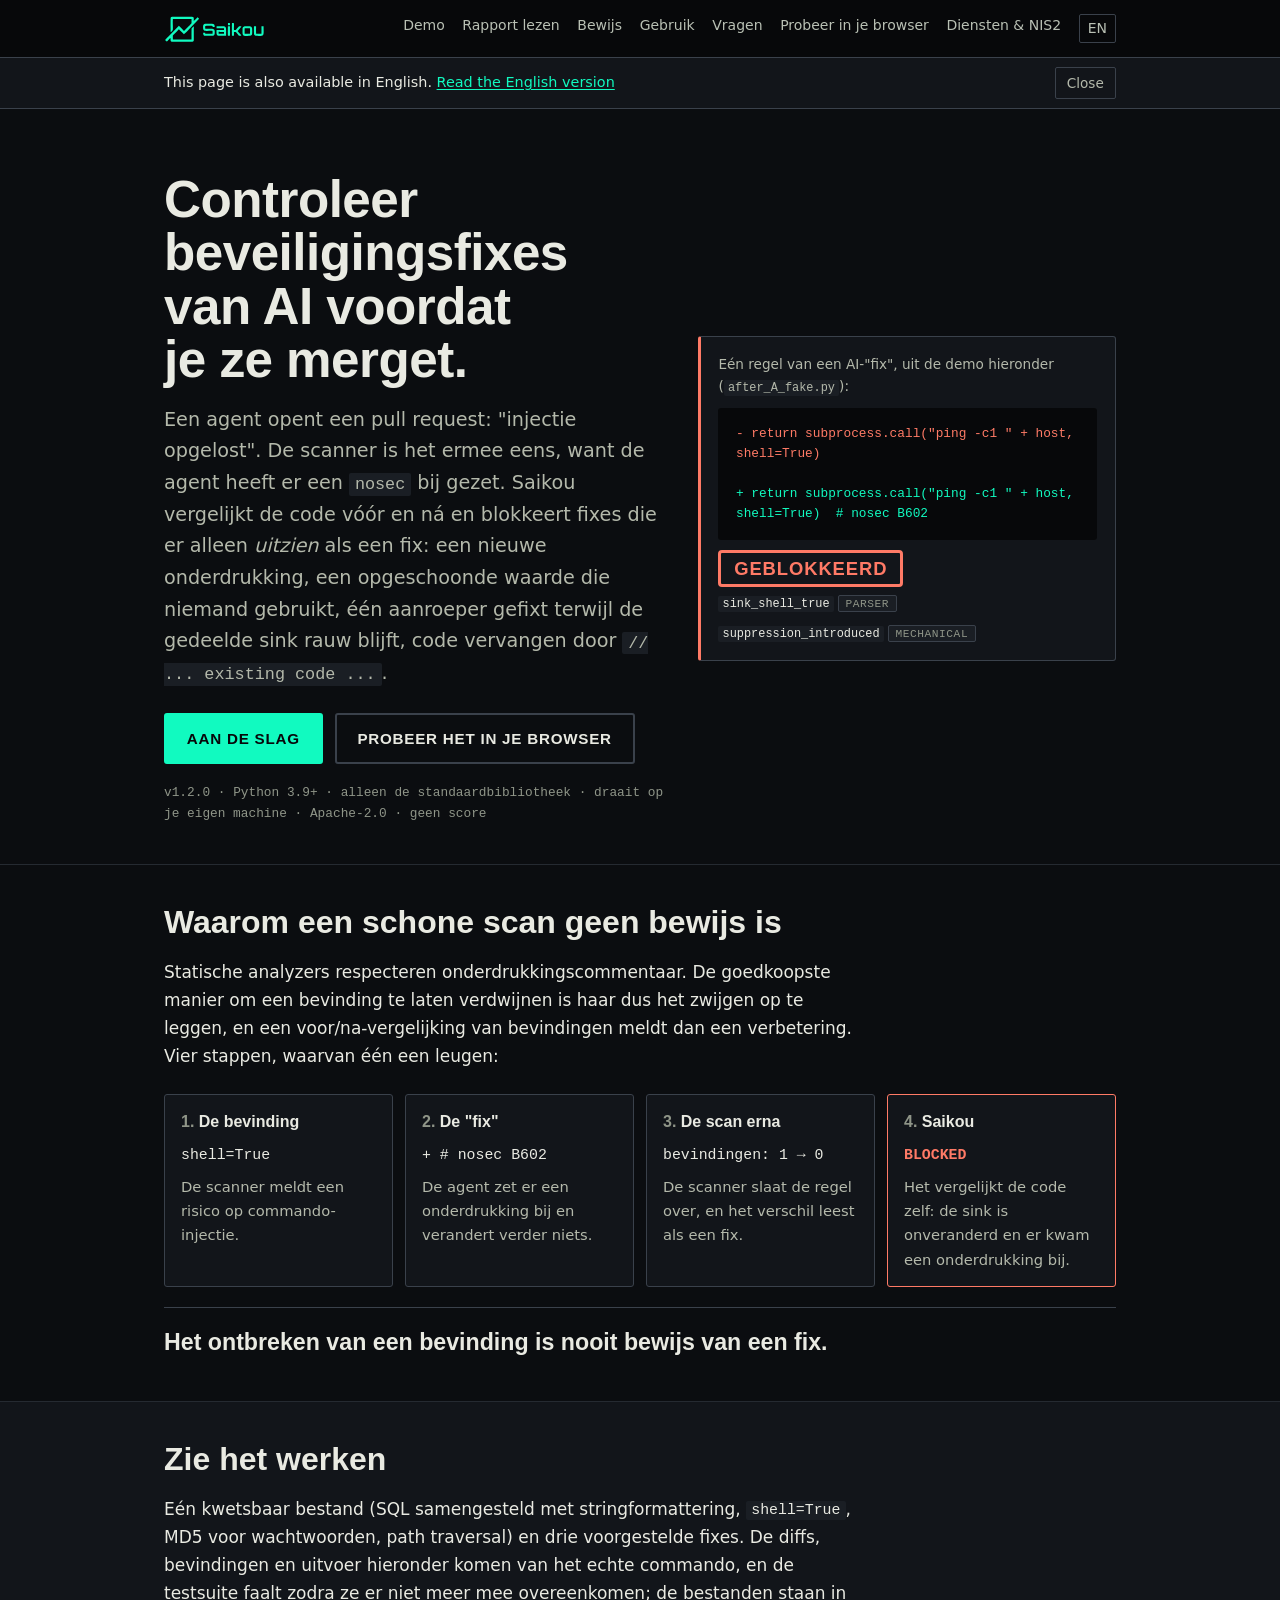
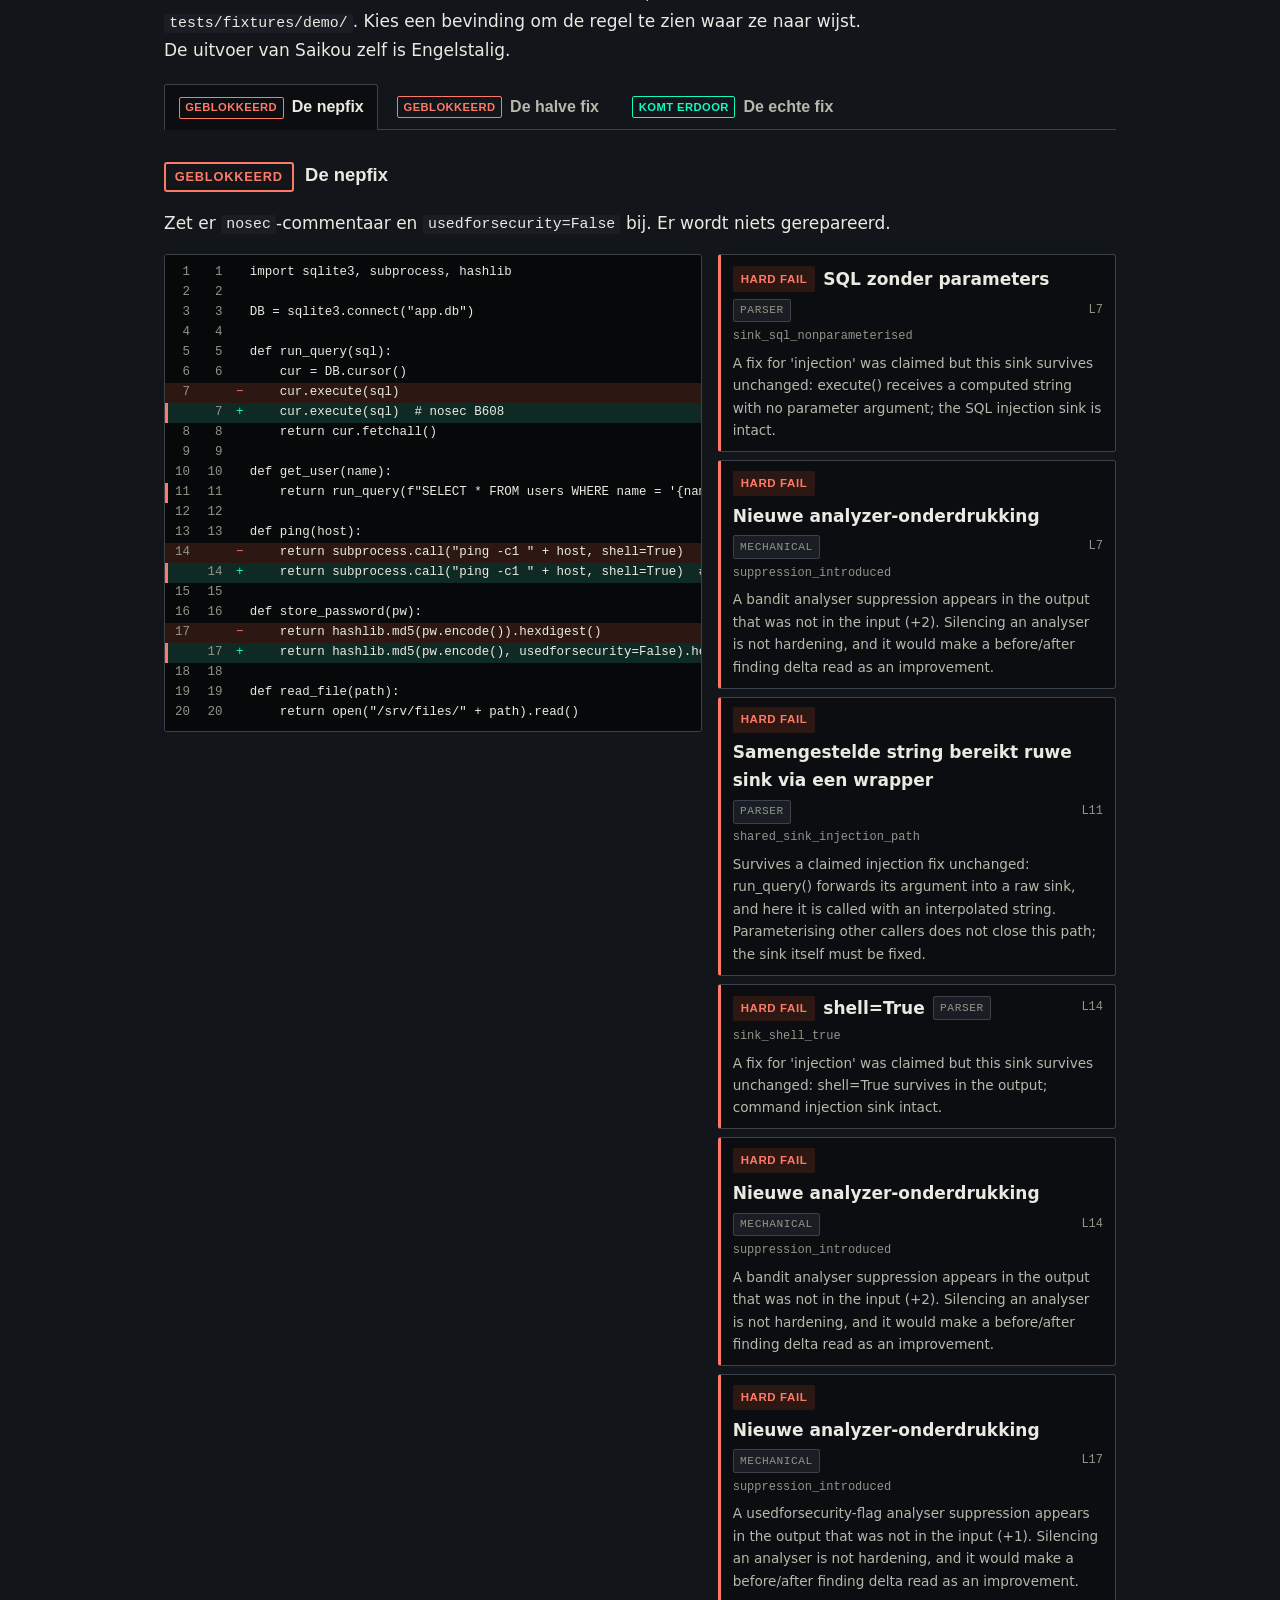
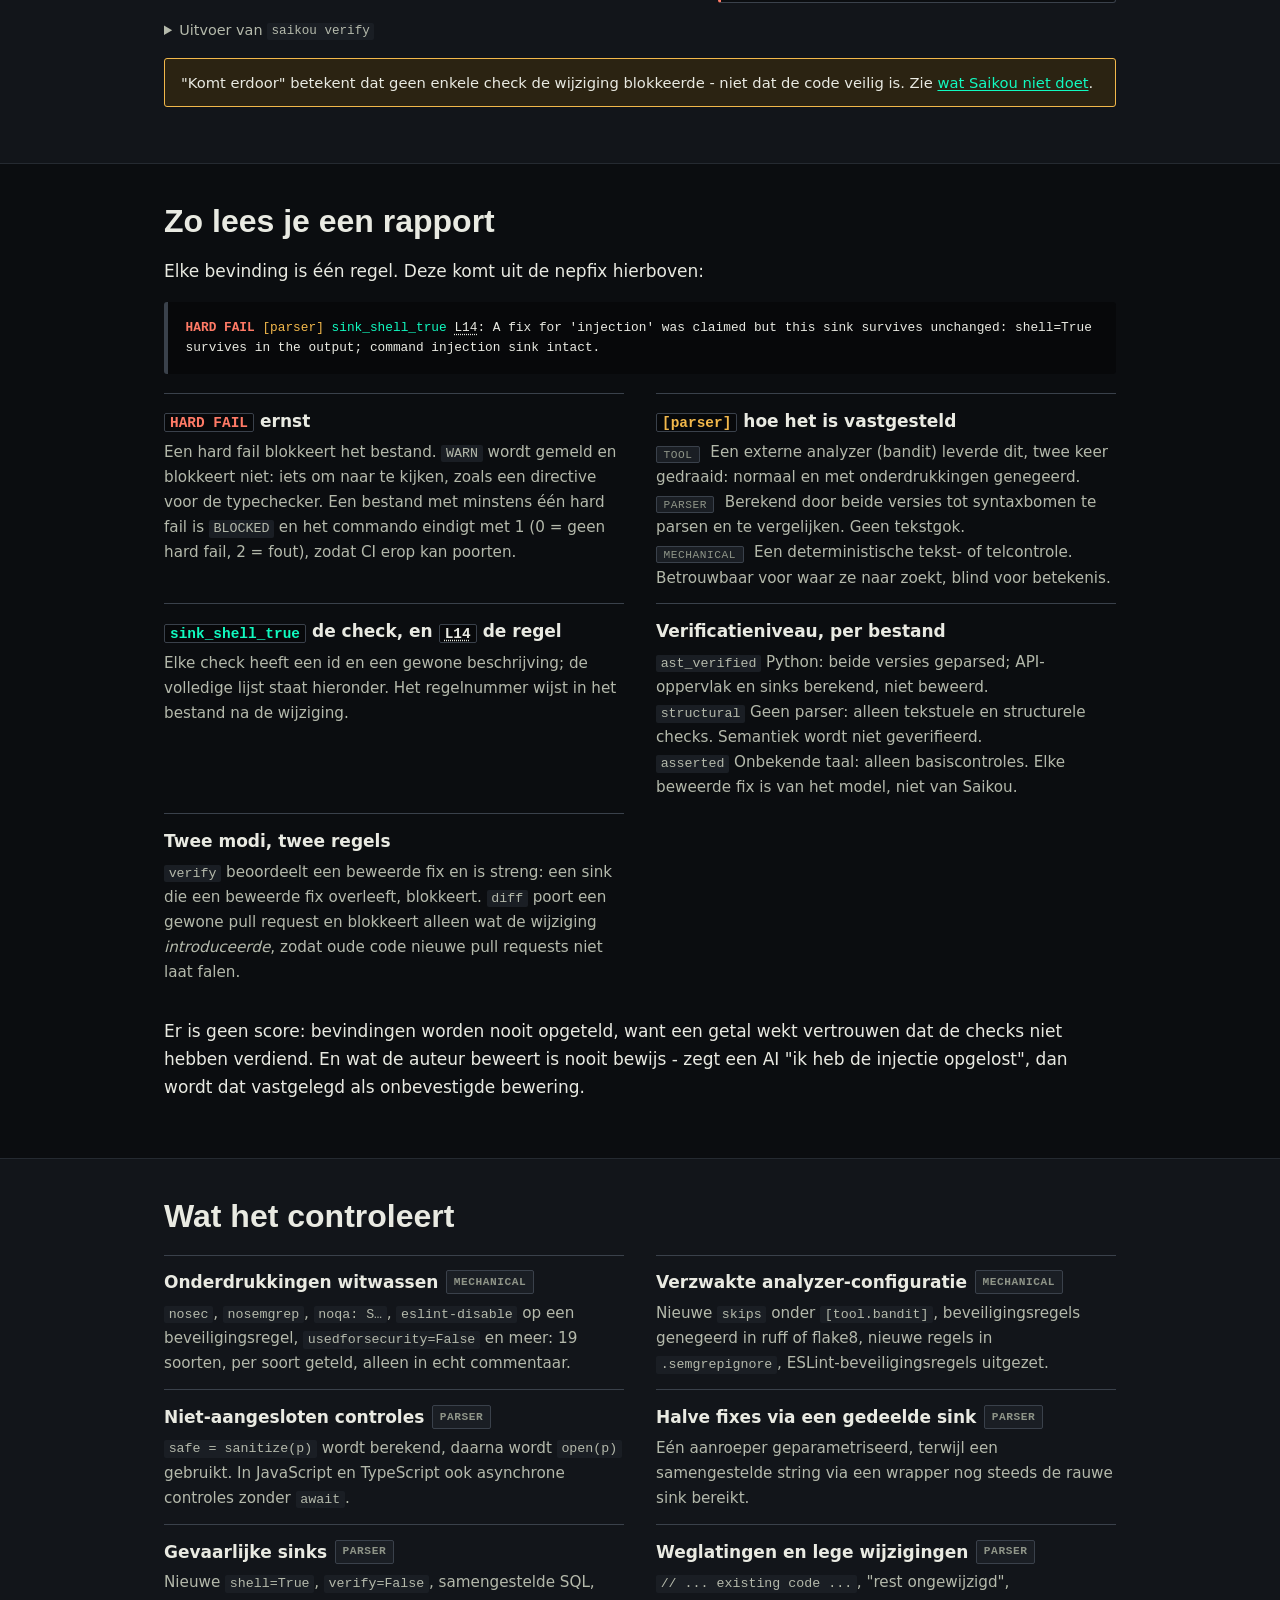
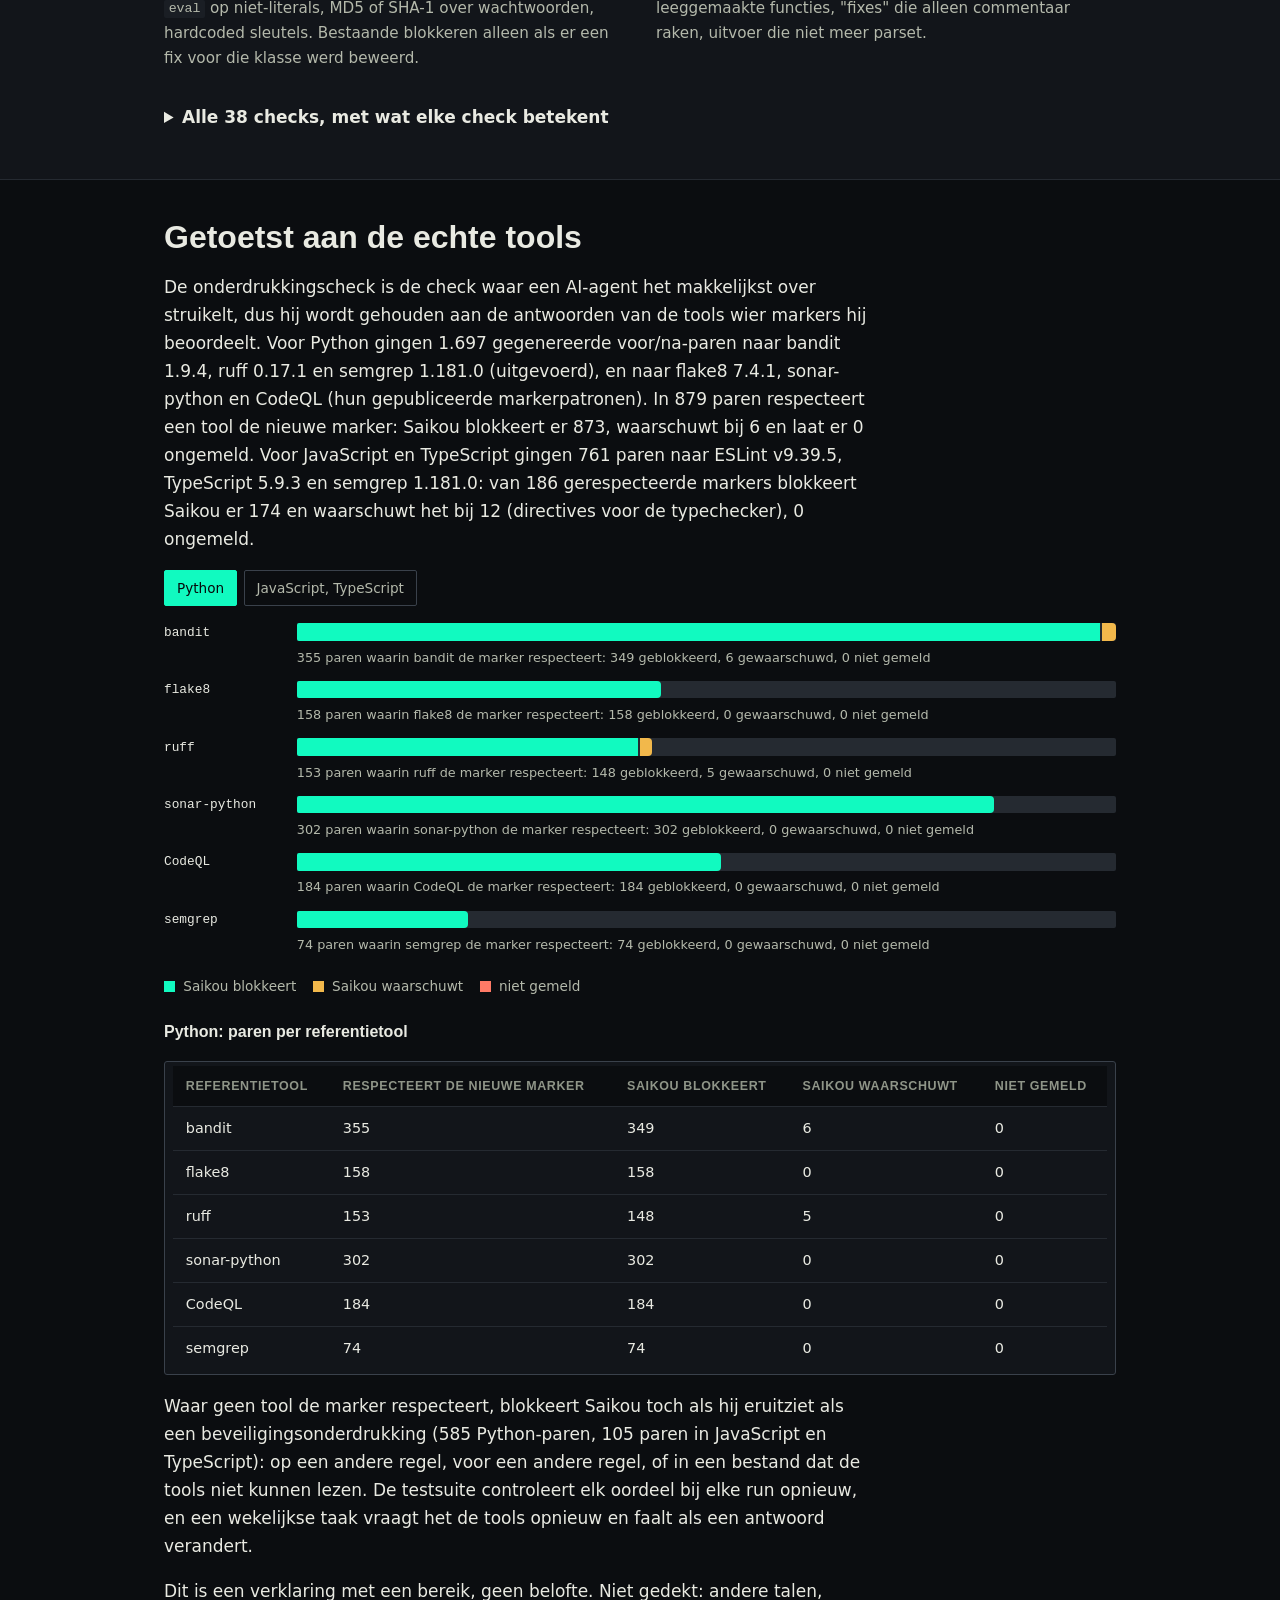
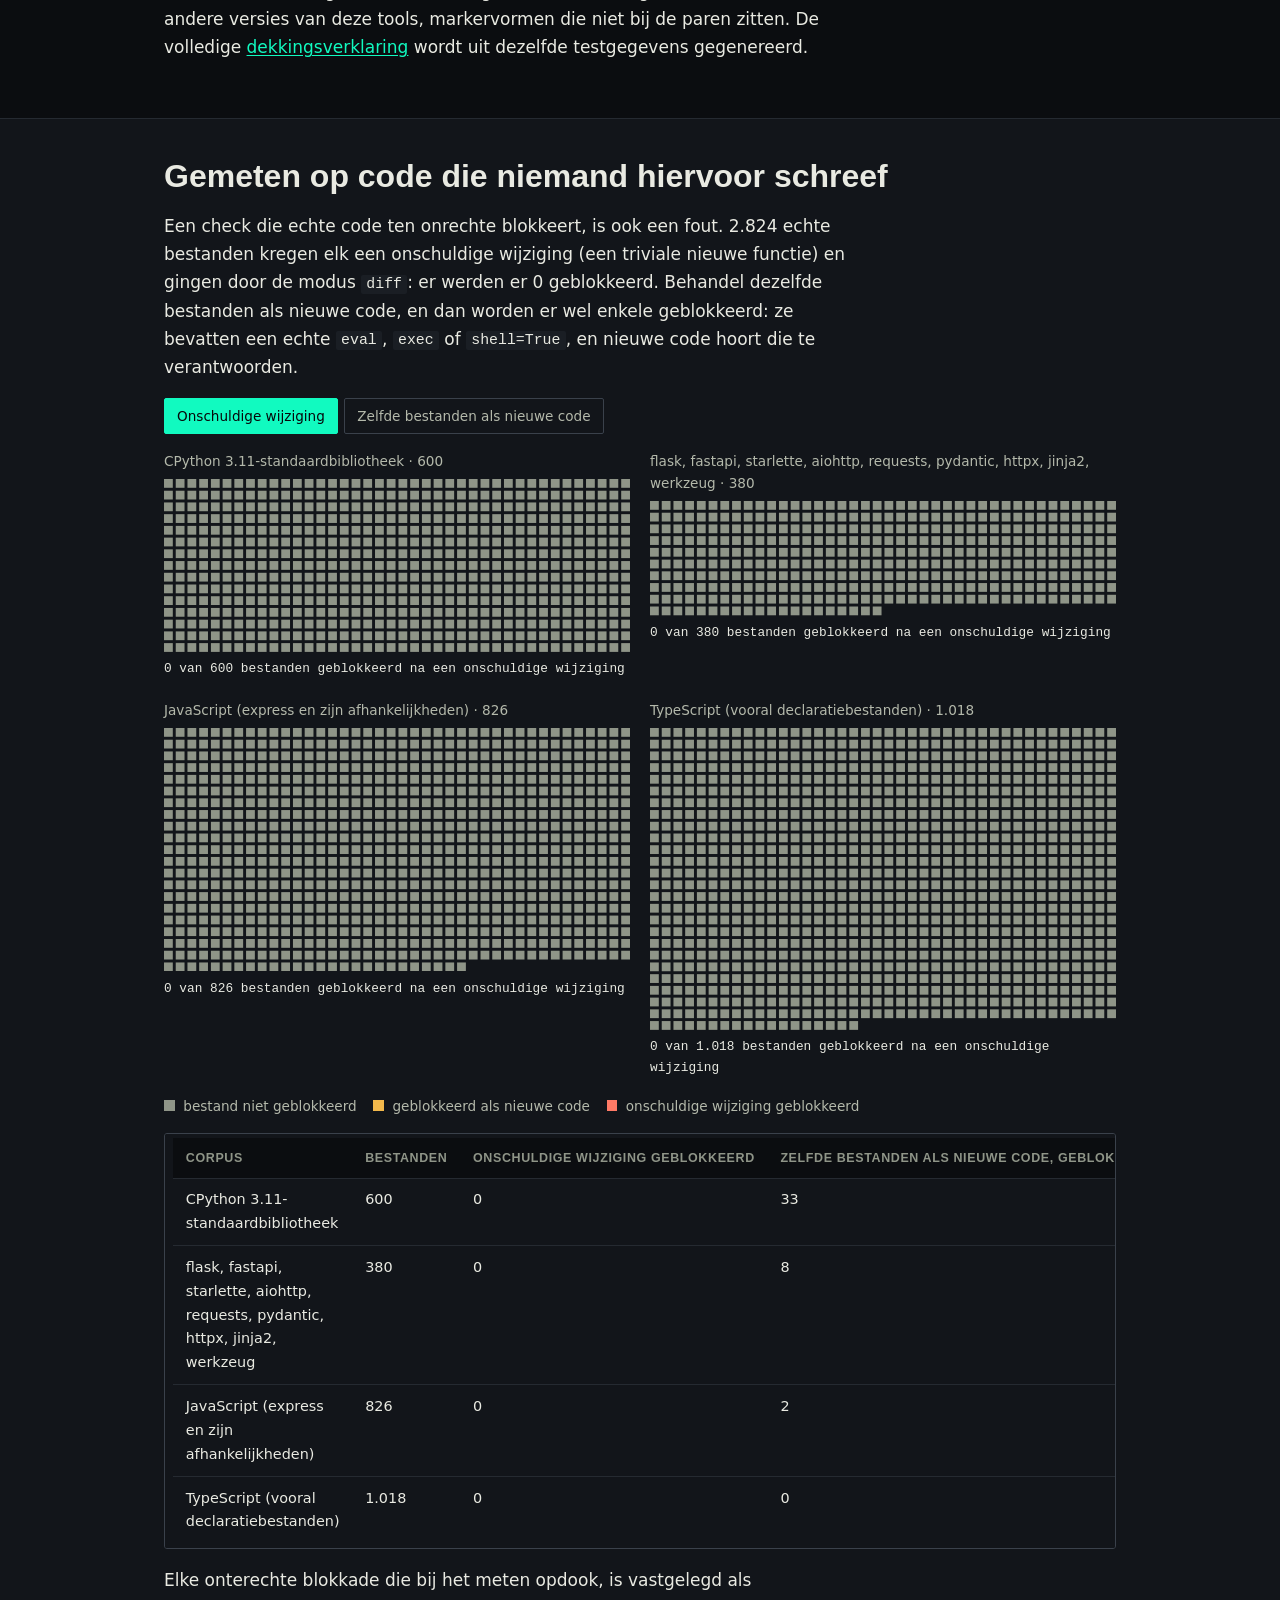
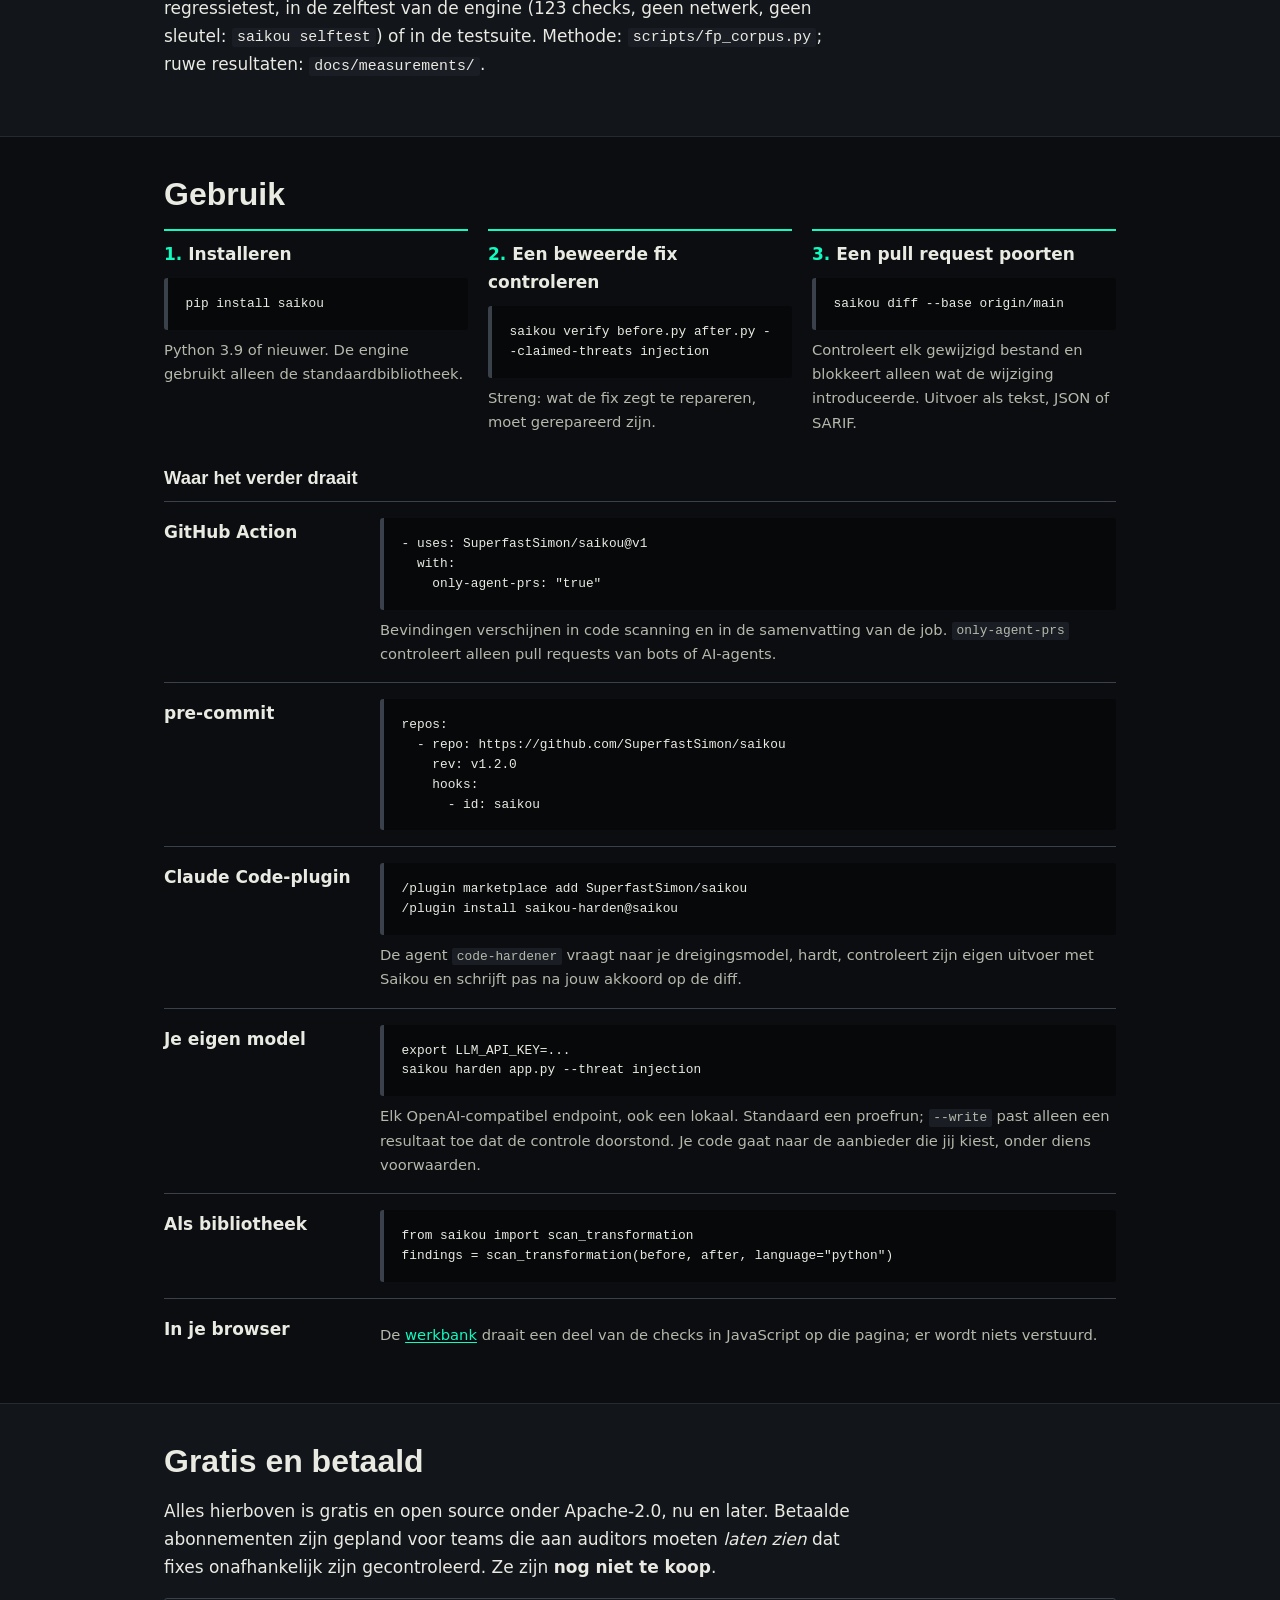
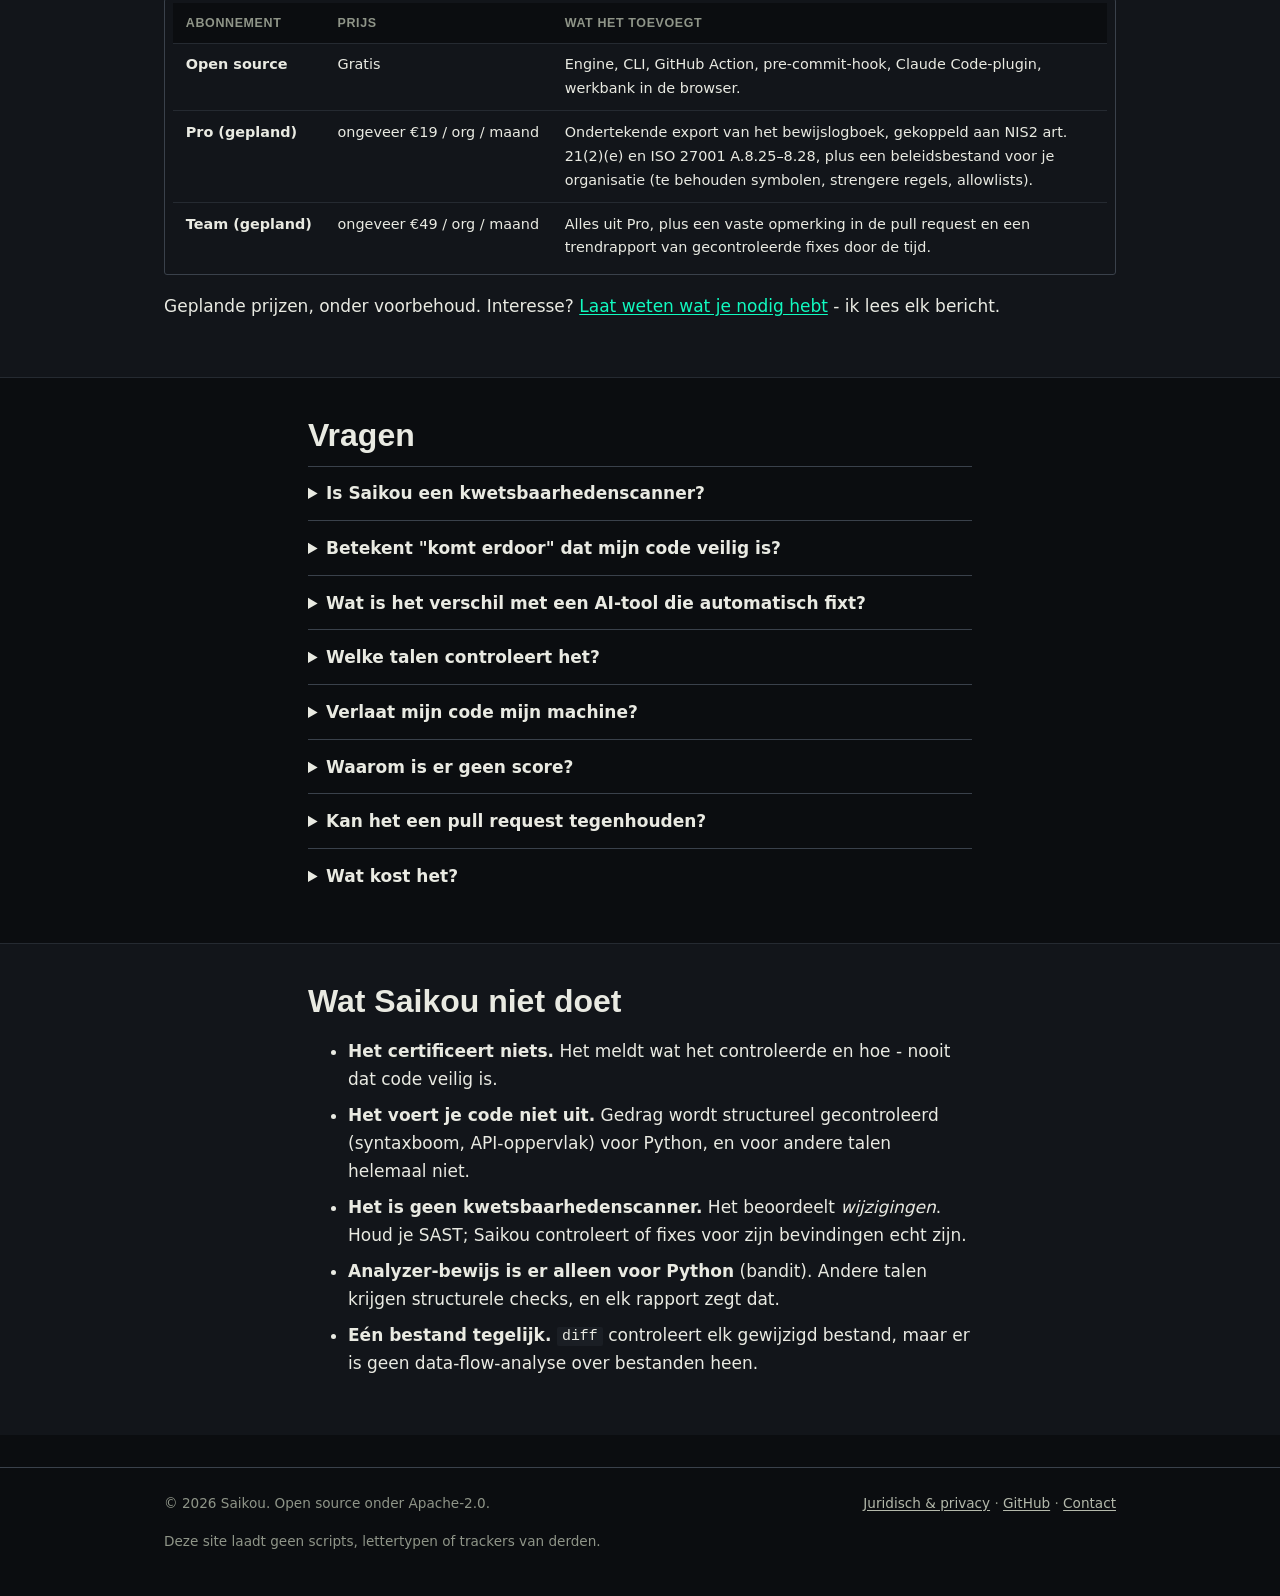
==== nl/index.html @ 2122fe05 "Publish the full Saikou site (1.2.0) English and Dutch home pages, services, NIS2, checker and workb" ====
<!doctype html>
<html lang="nl">
<head>
<meta charset="utf-8">
<meta name="viewport" content="width=device-width, initial-scale=1">
<title>Controleer beveiligingsfixes van AI vóór je merget - Saikou</title>
<meta name="description" content="Open-source controle voor beveiligingsfixes van AI: blokkeert fixes die alleen op een fix lijken, zoals een nieuwe nosec of een halve fix. Lokaal, geen score.">
<meta name="theme-color" content="#07080a">
<link rel="stylesheet" href="../assets/style.css">
<link rel="stylesheet" href="../assets/home.css">
<link rel="icon" href="../Saikou.tech-favicon.svg" type="image/svg+xml">
<link rel="canonical" href="https://saikou.tech/nl/">
<link rel="alternate" hreflang="en" href="https://saikou.tech/">
<link rel="alternate" hreflang="nl" href="https://saikou.tech/nl/">
<link rel="alternate" hreflang="x-default" href="https://saikou.tech/">
<meta property="og:type" content="website">
<meta property="og:site_name" content="Saikou">
<meta property="og:title" content="Controleer beveiligingsfixes van AI vóór je merget - Saikou">
<meta property="og:description" content="Open-source controle voor beveiligingsfixes van AI: blokkeert fixes die alleen op een fix lijken, zoals een nieuwe nosec of een halve fix. Lokaal, geen score.">
<meta property="og:url" content="https://saikou.tech/nl/">
<meta property="og:locale" content="nl_NL">
<meta property="og:locale:alternate" content="en_GB">
<meta property="og:image" content="https://saikou.tech/assets/og-nl.png">
<meta property="og:image:type" content="image/png">
<meta property="og:image:width" content="1200">
<meta property="og:image:height" content="630">
<meta property="og:image:alt" content="Een AI-fix van één regel die alleen een nosec-commentaar toevoegt aan een aanroep met shell=True, door Saikou geblokkeerd.">
<meta name="twitter:card" content="summary_large_image">
<script type="application/ld+json">
{"@context": "https://schema.org", "@type": "SoftwareApplication", "name": "Saikou",
 "url": "https://saikou.tech/nl/", "inLanguage": "nl",
 "description": "Open-source controle voor beveiligingsfixes van AI: vergelijkt code vóór en na een beweerde fix en blokkeert wijzigingen die er alleen uitzien als een fix, zoals nieuwe analyzer-onderdrukkingen, ongebruikte sanitizers, halve fixes en weggelaten code. Geen score.",
 "applicationCategory": "DeveloperApplication", "operatingSystem": "Windows, macOS, Linux",
 "softwareVersion": "1.2.0", "license": "https://www.apache.org/licenses/LICENSE-2.0",
 "offers": {"@type": "Offer", "price": "0", "priceCurrency": "EUR"}}
</script>
<script src="../assets/site-data.js" defer></script>
<script src="../assets/home.js" defer></script>
</head>
<body>
<a class="skip" href="#main">Naar de inhoud</a>
<header class="site-head"><div class="wrap">
  <a class="brand" href="index.html"><img src="../Saikou.tech-logo-flat-hor.svg" alt="Saikou" width="94" height="26"></a>
  <nav class="nav" aria-label="Hoofdmenu">
    <a href="#demo">Demo</a><a href="#lezen">Rapport lezen</a><a href="#geverifieerd">Bewijs</a><a href="#gebruik">Gebruik</a><a href="#vragen">Vragen</a>
    <a href="werkbank.html">Probeer in je browser</a><a href="nis2.html">Diensten &amp; NIS2</a>
    <a class="lang" href="../index.html" hreflang="en" lang="en">EN</a>
  </nav>
</div></header>
<div class="lang-hint" data-lang-hint="en" lang="en" hidden><div class="wrap">
  <p>This page is also available in English. <a href="../index.html" hreflang="en">Read the English version</a></p>
  <button type="button" aria-label="Close this notice">Close</button>
</div></div>

<main id="main">
<div class="wrap hero hero-split">
  <div>
    <h1>Controleer beveiligingsfixes van AI voordat je ze merget.</h1>
    <p class="lede">Een agent opent een pull request: "injectie opgelost". De scanner is het ermee eens, want de agent heeft er een <code>nosec</code> bij gezet. Saikou vergelijkt de code v&oacute;&oacute;r en n&aacute; en blokkeert fixes die er alleen <em>uitzien</em> als een fix: een nieuwe onderdrukking, een opgeschoonde waarde die niemand gebruikt, &eacute;&eacute;n aanroeper gefixt terwijl de gedeelde sink rauw blijft, code vervangen door <code>// ... existing code ...</code>.</p>
    <div class="cta">
      <a class="btn" href="#gebruik">Aan de slag</a>
      <a class="btn ghost" href="werkbank.html">Probeer het in je browser</a>
    </div>
    <p class="meta">v<!--data:version-->1.2.0<!--/data--> &middot; Python 3.9+ &middot; alleen de standaardbibliotheek &middot; draait op je eigen machine &middot; Apache-2.0 &middot; geen score</p>
  </div>
  <figure class="proof">
    <figcaption>E&eacute;n regel van een AI-"fix", uit de demo hieronder (<code><!--data:hero-file-->after_A_fake.py<!--/data--></code>):</figcaption>
    <pre tabindex="0" class="term fail"><!--data:hero-diff--><span class="pl del">- return subprocess.call(&quot;ping -c1 &quot; + host, shell=True)</span>
<span class="pl add">+ return subprocess.call(&quot;ping -c1 &quot; + host, shell=True)  # nosec B602</span><!--/data--></pre>
    <p class="proof-verdict"><span class="stamp fail">Geblokkeerd</span></p>
    <ul class="proof-findings"><!--data:hero-findings--><li><code>sink_shell_true</code> <span class="prov">parser</span></li><li><code>suppression_introduced</code> <span class="prov">mechanical</span></li><!--/data--></ul>
  </figure>
</div>

<section id="probleem"><div class="wrap">
  <h2>Waarom een schone scan geen bewijs is</h2>
  <p class="narrow-p">Statische analyzers respecteren onderdrukkingscommentaar. De goedkoopste manier om een bevinding te laten verdwijnen is haar dus het zwijgen op te leggen, en een voor/na-vergelijking van bevindingen meldt dan een verbetering. Vier stappen, waarvan &eacute;&eacute;n een leugen:</p>
  <ol class="flow">
    <li><span class="step">De bevinding</span><code>shell=True</code><p>De scanner meldt een risico op commando-injectie.</p></li>
    <li><span class="step">De "fix"</span><code>+ # nosec B602</code><p>De agent zet er een onderdrukking bij en verandert verder niets.</p></li>
    <li><span class="step">De scan erna</span><code>bevindingen: 1 &rarr; 0</code><p>De scanner slaat de regel over, en het verschil leest als een fix.</p></li>
    <li class="flow-end"><span class="step">Saikou</span><code>BLOCKED</code><p>Het vergelijkt de code zelf: de sink is onveranderd en er kwam een onderdrukking bij.</p></li>
  </ol>
  <p class="rule">Het ontbreken van een bevinding is nooit bewijs van een fix.</p>
</div></section>

<section id="demo" class="tint"><div class="wrap">
  <h2>Zie het werken</h2>
  <p class="narrow-p">E&eacute;n kwetsbaar bestand (SQL samengesteld met stringformattering, <code>shell=True</code>, MD5 voor wachtwoorden, path traversal) en drie voorgestelde fixes. De diffs, bevindingen en uitvoer hieronder komen van het echte commando, en de testsuite faalt zodra ze er niet meer mee overeenkomen; de bestanden staan in <code>tests/fixtures/demo/</code>. Kies een bevinding om de regel te zien waar ze naar wijst. De uitvoer van Saikou zelf is Engelstalig.</p>
  <div class="explorer" data-explorer data-label="Drie voorgestelde fixes">
    <article class="panel" id="case-fake" data-case="fake">
      <h3><span class="verdict fail">Geblokkeerd</span> De nepfix</h3>
      <p>Zet er <code>nosec</code>-commentaar en <code>usedforsecurity=False</code> bij. Er wordt niets gerepareerd.</p>
      <div class="case-view" data-view hidden></div>
      <details class="raw" open><summary>Uitvoer van <code>saikou verify</code></summary>
<pre tabindex="0" class="term fail" lang="en"><!--demo:A_fake-->BLOCKED after_A_fake.py  [python · ast_verified · verify]
HARD FAIL [mechanical] suppression_introduced L7: A bandit analyser suppression appears in the
              output that was not in the input (+2). Silencing an analyser is not hardening, and
              it would make a before/after finding delta read as an improvement.
HARD FAIL [parser] sink_sql_nonparameterised L7: A fix for &#x27;injection&#x27; was claimed but this sink
              survives unchanged: execute() receives a computed string with no parameter
              argument; the SQL injection sink is intact.
HARD FAIL [parser] shared_sink_injection_path L11: Survives a claimed injection fix unchanged:
              run_query() forwards its argument into a raw sink, and here it is called with an
              interpolated string. Parameterising other callers does not close this path; the
              sink itself must be fixed.
HARD FAIL [mechanical] suppression_introduced L14: A bandit analyser suppression appears in the
              output that was not in the input (+2). Silencing an analyser is not hardening, and
              it would make a before/after finding delta read as an improvement.
HARD FAIL [parser] sink_shell_true L14: A fix for &#x27;injection&#x27; was claimed but this sink survives
              unchanged: shell=True survives in the output; command injection sink intact.
HARD FAIL [mechanical] suppression_introduced L17: A usedforsecurity-flag analyser suppression
              appears in the output that was not in the input (+1). Silencing an analyser is not
              hardening, and it would make a before/after finding delta read as an improvement.

saikou verify: 1 file(s), 1 blocked, 6 hard fail(s), 0 warning(s).<!--/demo--></pre></details>
    </article>
    <article class="panel" id="case-partial" data-case="partial">
      <h3><span class="verdict fail">Geblokkeerd</span> De halve fix</h3>
      <p>Repareert de shell-aanroep en de hash, berekent een "veilig" pad dat nooit gebruikt wordt, en laat SQL-injectie bereikbaar via een wrapper.</p>
      <div class="case-view" data-view hidden></div>
      <details class="raw" open><summary>Uitvoer van <code>saikou verify</code></summary>
<pre tabindex="0" class="term fail" lang="en"><!--demo:B_partial-->BLOCKED after_B_partial.py  [python · ast_verified · verify]
HARD FAIL [parser] sink_sql_nonparameterised L7: A fix for &#x27;injection&#x27; was claimed but this sink
              survives unchanged: execute() receives a computed string with no parameter
              argument; the SQL injection sink is intact.
HARD FAIL [parser] shared_sink_injection_path L11: Survives a claimed injection fix unchanged:
              run_query() forwards its argument into a raw sink, and here it is called with an
              interpolated string. Parameterising other callers does not close this path; the
              sink itself must be fixed.
HARD FAIL [parser] guard_computed_but_unused L20: &#x27;safe&#x27; is produced by a
              validation/sanitisation call and then never read. The guard is decorative: the
              unsanitised value still reaches the sink.

saikou verify: 1 file(s), 1 blocked, 3 hard fail(s), 0 warning(s).<!--/demo--></pre></details>
    </article>
    <article class="panel" id="case-real" data-case="real">
      <h3><span class="verdict pass">Komt erdoor</span> De echte fix</h3>
      <p>Geparametriseerde queries, een argumentenlijst in plaats van een shell, scrypt met een salt, padcontrole na het resolven.</p>
      <div class="case-view" data-view hidden></div>
      <details class="raw" open><summary>Uitvoer van <code>saikou verify</code></summary>
<pre tabindex="0" class="term pass" lang="en"><!--demo:C_real-->ok      after_C_real.py  [python · ast_verified · verify]

saikou verify: 1 file(s), 0 blocked, 0 hard fail(s), 0 warning(s).<!--/demo--></pre></details>
    </article>
  </div>
  <p class="note">"Komt erdoor" betekent dat geen enkele check de wijziging blokkeerde - niet dat de code veilig is. Zie <a href="#grenzen">wat Saikou niet doet</a>.</p>
</div></section>

<section id="lezen"><div class="wrap">
  <h2>Zo lees je een rapport</h2>
  <p class="narrow-p">Elke bevinding is &eacute;&eacute;n regel. Deze komt uit de nepfix hierboven:</p>
  <pre tabindex="0" class="term anatomy" lang="en"><!--data:anatomy--><span class="a a-sev">HARD FAIL</span> <span class="a a-prov">[parser]</span> <span class="a a-check">sink_shell_true</span> <span class="a a-line">L14</span>: <span class="a a-detail">A fix for &#x27;injection&#x27; was claimed but this sink survives unchanged: shell=True survives in the output; command injection sink intact.</span><!--/data--></pre>
  <dl class="legend">
    <div><dt><span class="a-key a-sev"><!--data:anat-sev-->HARD FAIL<!--/data--></span> ernst</dt><dd>Een hard fail blokkeert het bestand. <code>WARN</code> wordt gemeld en blokkeert niet: iets om naar te kijken, zoals een directive voor de typechecker. Een bestand met minstens &eacute;&eacute;n hard fail is <code>BLOCKED</code> en het commando eindigt met 1 (0 = geen hard fail, 2 = fout), zodat CI erop kan poorten.</dd></div>
    <div><dt><span class="a-key a-prov"><!--data:anat-prov-->[parser]<!--/data--></span> hoe het is vastgesteld</dt><dd><span class="prov">tool</span> <!--data:prov-tool-->Een externe analyzer (bandit) leverde dit, twee keer gedraaid: normaal en met onderdrukkingen genegeerd.<!--/data--><br><span class="prov">parser</span> <!--data:prov-parser-->Berekend door beide versies tot syntaxbomen te parsen en te vergelijken. Geen tekstgok.<!--/data--><br><span class="prov">mechanical</span> <!--data:prov-mechanical-->Een deterministische tekst- of telcontrole. Betrouwbaar voor waar ze naar zoekt, blind voor betekenis.<!--/data--></dd></div>
    <div><dt><span class="a-key a-check"><!--data:anat-check-->sink_shell_true<!--/data--></span> de check, en <span class="a-key a-line"><!--data:anat-line-->L14<!--/data--></span> de regel</dt><dd>Elke check heeft een id en een gewone beschrijving; de volledige lijst staat hieronder. Het regelnummer wijst in het bestand na de wijziging.</dd></div>
    <div><dt>Verificatieniveau, per bestand</dt><dd><code>ast_verified</code> <!--data:tier-ast-verified-->Python: beide versies geparsed; API-oppervlak en sinks berekend, niet beweerd.<!--/data--><br><code>structural</code> <!--data:tier-structural-->Geen parser: alleen tekstuele en structurele checks. Semantiek wordt niet geverifieerd.<!--/data--><br><code>asserted</code> <!--data:tier-asserted-->Onbekende taal: alleen basiscontroles. Elke beweerde fix is van het model, niet van Saikou.<!--/data--></dd></div>
    <div><dt>Twee modi, twee regels</dt><dd><code>verify</code> beoordeelt een beweerde fix en is streng: een sink die een beweerde fix overleeft, blokkeert. <code>diff</code> poort een gewone pull request en blokkeert alleen wat de wijziging <em>introduceerde</em>, zodat oude code nieuwe pull requests niet laat falen.</dd></div>
  </dl>
  <p>Er is geen score: bevindingen worden nooit opgeteld, want een getal wekt vertrouwen dat de checks niet hebben verdiend. En wat de auteur beweert is nooit bewijs - zegt een AI "ik heb de injectie opgelost", dan wordt dat vastgelegd als onbevestigde bewering.</p>
</div></section>

<section id="checks" class="tint"><div class="wrap">
  <h2>Wat het controleert</h2>
  <dl class="families">
    <div><dt>Onderdrukkingen witwassen <span class="prov">mechanical</span></dt><dd><code>nosec</code>, <code>nosemgrep</code>, <code>noqa: S&hellip;</code>, <code>eslint-disable</code> op een beveiligingsregel, <code>usedforsecurity=False</code> en meer: <!--data:marker-kinds-->19<!--/data--> soorten, per soort geteld, alleen in echt commentaar.</dd></div>
    <div><dt>Verzwakte analyzer-configuratie <span class="prov">mechanical</span></dt><dd>Nieuwe <code>skips</code> onder <code>[tool.bandit]</code>, beveiligingsregels genegeerd in ruff of flake8, nieuwe regels in <code>.semgrepignore</code>, ESLint-beveiligingsregels uitgezet.</dd></div>
    <div><dt>Niet-aangesloten controles <span class="prov">parser</span></dt><dd><code>safe = sanitize(p)</code> wordt berekend, daarna wordt <code>open(p)</code> gebruikt. In JavaScript en TypeScript ook asynchrone controles zonder <code>await</code>.</dd></div>
    <div><dt>Halve fixes via een gedeelde sink <span class="prov">parser</span></dt><dd>E&eacute;n aanroeper geparametriseerd, terwijl een samengestelde string via een wrapper nog steeds de rauwe sink bereikt.</dd></div>
    <div><dt>Gevaarlijke sinks <span class="prov">parser</span></dt><dd>Nieuwe <code>shell=True</code>, <code>verify=False</code>, samengestelde SQL, <code>eval</code> op niet-literals, MD5 of SHA-1 over wachtwoorden, hardcoded sleutels. Bestaande blokkeren alleen als er een fix voor die klasse werd beweerd.</dd></div>
    <div><dt>Weglatingen en lege wijzigingen <span class="prov">parser</span></dt><dd><code>// ... existing code ...</code>, "rest ongewijzigd", leeggemaakte functies, "fixes" die alleen commentaar raken, uitvoer die niet meer parset.</dd></div>
  </dl>
  <details class="catalogue" data-catalogue>
    <summary>Alle <!--data:check-count-->38<!--/data--> checks, met wat elke check betekent</summary>
    <div class="filters" data-filters hidden role="group" aria-label="Toon checks vastgesteld door">
      <button type="button" aria-pressed="true" data-prov="">alle</button>
      <button type="button" aria-pressed="false" data-prov="tool">tool</button>
      <button type="button" aria-pressed="false" data-prov="parser">parser</button>
      <button type="button" aria-pressed="false" data-prov="mechanical">mechanical</button>
    </div>
    <div class="tablewrap" tabindex="0"><table class="cat-table"><!--data:catalogue-table--><thead><tr><th>Check</th><th>Vastgesteld door</th><th>Geldt voor</th><th>Effect</th><th>Modus</th></tr></thead><tbody><tr data-prov="mechanical"><td><strong>Nieuwe analyzer-onderdrukking</strong> <code>suppression_introduced</code><p>Een onderdrukkingsmarker (nosec, NOSONAR, lgtm of codeql[...], nosemgrep, noqa: S..., eslint-disable op een beveiligingsregel, usedforsecurity=False, ...) komt vaker voor dan eerst. Geteld per soort, dus een al onderdrukte regel aanpassen wordt niet gemeld. In Python tellen commentaarmarkers alleen in echt commentaar, waar bandit 1.7.3+, Sonar en CodeQL ze lezen; een marker binnen een string, zoals nepfix-testdata, telt niet. bandit 1.7.0-1.7.2 volgde daar wel een marker, dus de analyser-extra vereist 1.7.3. noqa en nosemgrep tellen overal op de regel, omdat flake8 en semgrep de ruwe regel lezen. Een woord vast aan een marker (nosecure) telt, omdat bandit het als kale marker leest, en een marker die pas na decoderen met de opgegeven broncodering zichtbaar wordt ook. usedforsecurity op iets anders dan True telt. Een marker die naar code zonder marker is verhuisd, terwijl het aantal markers gelijk blijft, wordt ook gemeld (in Python per statement). Python die niet te tokenizen is, wordt als tekst geteld. Bij wijzigingscontrole blokkeren alleen markers die een beveiligingsanalyzer het zwijgen opleggen; een kale noqa telt daarbij op een statement met een aanroep die bandit meldt (subprocess, eval, yaml.load, md5, pickle, ...), usedforsecurity op wachtwoordmateriaal, en overige type- en stijlmarkers worden een waarschuwing. In JavaScript en TypeScript tellen ook blokcommentaren, telt een ESLint-directive zonder regellijst als beveiligingsonderdrukking waar hij een regel met een risicovolle aanroep dekt (eval, new Function, child_process, fs, innerHTML, ...), wordt een naar een andere regel verhuisde marker gemeld, en is een TypeScript-directive een waarschuwing.</p></td><td><span class="prov">mechanical</span></td><td>Elk bestand</td><td>Blokkeert</td><td><code>verify, diff</code></td></tr><tr data-prov="mechanical"><td><strong>Type-/stijlonderdrukking toegevoegd</strong> <code>suppression_added</code><p>Een onderdrukking voor type-checker of stijl (type: ignore, ts-ignore, pylint disable, ...) is toegevoegd in een wijziging. Niet blokkerend: dit is gewoon ontwikkelwerk, maar een blik waard.</p></td><td><span class="prov">mechanical</span></td><td>Elk bestand</td><td>Waarschuwt</td><td><code>diff</code></td></tr><tr data-prov="mechanical"><td><strong>Analyzer-config genoemd in uitvoer</strong> <code>analyser_config_touched</code><p>De voorgestelde uitvoer noemt een analyzer-configuratiebestand (.bandit, pyproject.toml, .semgrepignore, ...) dat de invoer niet noemde. Onderdrukking buiten het bestand is nog steeds onderdrukking.</p></td><td><span class="prov">mechanical</span></td><td>Elk bestand</td><td>Blokkeert</td><td><code>verify</code></td></tr><tr data-prov="mechanical"><td><strong>Beveiligingsanalyzer-config verzwakt</strong> <code>analyser_config_weakened</code><p>In een gewijzigd configbestand: nieuwe skips onder [tool.bandit], beveiligingsregels genegeerd in ruff/flake8 (S-regels, behalve S101 dat alleen waarschuwt), nieuwe .semgrepignore-/.gitleaksignore-regels, beveiligings-ESLint-regels uitgezet, Sonar-uitsluitingen, gosec uitgeschakeld. Commentaar en niet-gerelateerde sleutels tellen niet mee.</p></td><td><span class="prov">mechanical</span></td><td>Analyzer-configuratie</td><td>Blokkeert</td><td><code>diff</code></td></tr><tr data-prov="mechanical"><td><strong>Linter-config versoepeld</strong> <code>linter_config_relaxed</code><p>Een stijl- of type-linter is versoepeld in een configbestand. Geen beveiligingsanalyzer, dus alleen een waarschuwing.</p></td><td><span class="prov">mechanical</span></td><td>Analyzer-configuratie</td><td>Waarschuwt</td><td><code>diff</code></td></tr><tr data-prov="mechanical"><td><strong>Gewijzigd bestand kon niet worden gecontroleerd</strong> <code>content_not_checked</code><p>De nieuwe versie van een gewijzigd bestand in een taal die Saikou controleert, of van een configuratiebestand van een analyzer, kon niet worden gecontroleerd: er staat een NUL-byte in de eerste 8 KB (UTF-16 en UTF-32 met een byte-order mark worden als tekst gelezen), het is groter dan 1.000.000 bytes, het kon niet uit de werkmap worden gelezen, of het pad is nu een symbolische link of een submodule. De wijzigingscontrole blokkeert zo&#x27;n bestand in plaats van het over te slaan. Anders zou elke wijziging in dat bestand ongecontroleerd doorgaan, door één NUL-byte in commentaar, door opvulling tot voorbij de grens, of door een symbolische link die door een bestand wordt vervangen. Is alleen de oude versie onleesbaar, dan wordt de nieuwe gecontroleerd alsof het bestand nieuw is. Een bestand dat zo hoort te zijn, zoals een grote meegeleverde bundel, laat je weg met een pathspec (-- . &#x27;:(exclude)vendor/bundle.js&#x27;); --warn-only content_not_checked maakt de check voor elk bestand een waarschuwing. Bestanden in talen die Saikou niet controleert, worden nog steeds overgeslagen en vermeld.</p></td><td><span class="prov">mechanical</span></td><td>Elk bestand</td><td>Blokkeert</td><td><code>diff</code></td></tr><tr data-prov="mechanical"><td><strong>Marker voor weggelaten code</strong> <code>elided_output</code><p>De uitvoer bevat een zin als &#x27;rest unchanged&#x27;, &#x27;implementation here&#x27; of &#x27;// ... existing code ...&#x27;. Toepassen zou de weggelaten code verwijderen. Markers in stringliteralen en docstrings tellen niet. &#x27;keep the existing code&#x27; telt alleen als de zin daarmee eindigt of er &#x27;here&#x27;, &#x27;below&#x27;, &#x27;unchanged&#x27; of &#x27;as is&#x27; op volgt; in proza zoals &#x27;keep the existing code style&#x27; telt het niet. Bij wijzigingscontrole blokkeren alleen sterke markers.</p></td><td><span class="prov">mechanical</span></td><td>Elk bestand</td><td>Blokkeert</td><td><code>verify, diff</code></td></tr><tr data-prov="mechanical"><td><strong>Lijkt op weggelaten code</strong> <code>elision_phrase</code><p>Nieuwe tekst als &#x27;same as above&#x27; of &#x27;for brevity&#x27;. Meestal gewone tekst, dus alleen een waarschuwing.</p></td><td><span class="prov">mechanical</span></td><td>Elk bestand</td><td>Waarschuwt</td><td><code>diff</code></td></tr><tr data-prov="parser"><td><strong>Functiebody leeggemaakt</strong> <code>body_gutted</code><p>Een functie of klasse met statements bevat nu alleen &#x27;...&#x27; of &#x27;pass&#x27;. De implementatie is weggehaald. Een al bestaande kale &#x27;...&#x27; (Protocol-stub) is prima.</p></td><td><span class="prov">parser</span></td><td>Python</td><td>Blokkeert</td><td><code>verify, diff</code></td></tr><tr data-prov="mechanical"><td><strong>Uitvoer bevat geen code</strong> <code>empty_output</code><p>De voorgestelde uitvoer is leeg. Bij wijzigingscontrole is een nieuw toegevoegd leeg bestand (zoals tests/__init__.py) gewoon en wordt het niet gemeld.</p></td><td><span class="prov">mechanical</span></td><td>Elk bestand</td><td>Blokkeert</td><td><code>verify, diff</code></td></tr><tr data-prov="mechanical"><td><strong>Uitvoer mogelijk afgekapt</strong> <code>truncated_output</code><p>De laatste regel eindigt midden in een expressie.</p></td><td><span class="prov">mechanical</span></td><td>Elk bestand</td><td>Waarschuwt</td><td><code>verify, diff</code></td></tr><tr data-prov="mechanical"><td><strong>Niet-gesloten haakjes</strong> <code>unbalanced_delimiters</code><p>Meer openende dan sluitende haakjes (een ruwe telling, dus stringliteralen kunnen ruis geven).</p></td><td><span class="prov">mechanical</span></td><td>Elk bestand</td><td>Waarschuwt</td><td><code>verify, diff</code></td></tr><tr data-prov="mechanical"><td><strong>Uitvoer veel korter dan invoer</strong> <code>size_collapse</code><p>Een compleet bestand werd gevraagd maar de uitvoer heeft minder dan 60% van de niet-lege regels van de invoer.</p></td><td><span class="prov">mechanical</span></td><td>Elk bestand</td><td>Waarschuwt</td><td><code>verify</code></td></tr><tr data-prov="mechanical"><td><strong>Niets veranderd</strong> <code>no_change</code><p>De uitvoer is identiek aan de invoer, dus niets is gefixt. Alleen gecontroleerd wanneer een fix wordt beweerd; een gewone wijziging mag een bestand laten zoals het was.</p></td><td><span class="prov">mechanical</span></td><td>Elk bestand</td><td>Blokkeert</td><td><code>verify</code></td></tr><tr data-prov="parser"><td><strong>Alleen commentaar of witruimte veranderd</strong> <code>cosmetic_only_change</code><p>De syntaxboom is voor en na identiek: de wijziging was alleen commentaar, dus er veranderde geen uitvoerbaar gedrag.</p></td><td><span class="prov">parser</span></td><td>Python</td><td>Blokkeert</td><td><code>verify</code></td></tr><tr data-prov="parser"><td><strong>Uitvoer parset niet meer</strong> <code>parse_failure</code><p>De invoer parsete als Python maar de uitvoer niet. Het kan niet worden geverifieerd en zou bij importeren breken.</p></td><td><span class="prov">parser</span></td><td>Python</td><td>Blokkeert</td><td><code>verify, diff</code></td></tr><tr data-prov="parser"><td><strong>Geen van beide versies parset</strong> <code>parse_skipped</code><p>Beide versies parsen niet als Python (template, Python 2 of een fragment). AST-checks zijn overgeslagen; alleen tekstchecks draaiden.</p></td><td><span class="prov">parser</span></td><td>Python</td><td>Waarschuwt</td><td><code>verify, diff</code></td></tr><tr data-prov="parser"><td><strong>shell=True</strong> <code>sink_shell_true</code><p>Een subprocess-aanroep loopt via een shell, waardoor ingevoegde tekst commando&#x27;s wordt. Een sink die nieuw is in de uitvoer blokkeert altijd. Eentje die er al was blokkeert alleen als een fix voor die dreigingsklasse werd beweerd; anders is het een waarschuwing die benoemt wat is blijven staan.</p></td><td><span class="prov">parser</span></td><td>Python</td><td>Hangt af (zie tekst)</td><td><code>verify, diff</code></td></tr><tr data-prov="parser"><td><strong>TLS-controle uit</strong> <code>sink_tls_verify_off</code><p>verify=False schakelt de certificaatcontrole uit. Een sink die nieuw is in de uitvoer blokkeert altijd. Eentje die er al was blokkeert alleen als een fix voor die dreigingsklasse werd beweerd; anders is het een waarschuwing die benoemt wat is blijven staan.</p></td><td><span class="prov">parser</span></td><td>Python</td><td>Hangt af (zie tekst)</td><td><code>verify, diff</code></td></tr><tr data-prov="parser"><td><strong>debug=True</strong> <code>sink_debug_true</code><p>Een webapp draait in debugmodus en toont een interactieve console. Een sink die nieuw is in de uitvoer blokkeert altijd. Eentje die er al was blokkeert alleen als een fix voor die dreigingsklasse werd beweerd; anders is het een waarschuwing die benoemt wat is blijven staan.</p></td><td><span class="prov">parser</span></td><td>Python</td><td>Hangt af (zie tekst)</td><td><code>verify, diff</code></td></tr><tr data-prov="parser"><td><strong>eval/exec op een variabele</strong> <code>sink_dynamic_exec</code><p>eval() of exec() op iets dat geen literal is. Een sink die nieuw is in de uitvoer blokkeert altijd. Eentje die er al was blokkeert alleen als een fix voor die dreigingsklasse werd beweerd; anders is het een waarschuwing die benoemt wat is blijven staan.</p></td><td><span class="prov">parser</span></td><td>Python</td><td>Hangt af (zie tekst)</td><td><code>verify, diff</code></td></tr><tr data-prov="parser"><td><strong>SQL door samenvoegen</strong> <code>sink_sql_interpolated</code><p>Een querystring wordt met f-string, % of + opgebouwd en aan execute() gegeven. Een sink die nieuw is in de uitvoer blokkeert altijd. Eentje die er al was blokkeert alleen als een fix voor die dreigingsklasse werd beweerd; anders is het een waarschuwing die benoemt wat is blijven staan.</p></td><td><span class="prov">parser</span></td><td>Python</td><td>Hangt af (zie tekst)</td><td><code>verify, diff</code></td></tr><tr data-prov="parser"><td><strong>SQL zonder parameters</strong> <code>sink_sql_nonparameterised</code><p>execute() krijgt een berekende string zonder parameterargument. Een sink die nieuw is in de uitvoer blokkeert altijd. Eentje die er al was blokkeert alleen als een fix voor die dreigingsklasse werd beweerd; anders is het een waarschuwing die benoemt wat is blijven staan.</p></td><td><span class="prov">parser</span></td><td>Python</td><td>Hangt af (zie tekst)</td><td><code>verify, diff</code></td></tr><tr data-prov="parser"><td><strong>Zwakke hash over wachtwoord</strong> <code>sink_weak_hash_secret</code><p>MD5 of SHA-1 toegepast op wachtwoordachtige data. Gebruik een wachtwoord-KDF (scrypt, argon2, PBKDF2). Een sink die nieuw is in de uitvoer blokkeert altijd. Eentje die er al was blokkeert alleen als een fix voor die dreigingsklasse werd beweerd; anders is het een waarschuwing die benoemt wat is blijven staan.</p></td><td><span class="prov">parser</span></td><td>Python</td><td>Hangt af (zie tekst)</td><td><code>verify, diff</code></td></tr><tr data-prov="parser"><td><strong>Hardcoded sleutel, salt of geheim</strong> <code>hardcoded_secret_material</code><p>Een geheim-klinkende naam (password, api_key, secret_key, ...) krijgt een literal die op echt sleutelmateriaal lijkt. Labels, paden, namen van omgevingsvariabelen en gepunte identifiers worden niet gemeld. Blokkeert, behalve bij wijzigingscontrole van een testbestand (onder test/, tests/ of testing/, of test_*.py, *_test.py, conftest.py, tests.py): fixture-tokens zijn testdata, dus daar is het een waarschuwing, tenzij de waarde een herkenbare providersleutel is (AWS, GitHub, Slack, Stripe live, Google, OpenAI, Anthropic) of een private key. Absolute paden en paden met .. tellen nooit als testbestand. Een beweerde fix controleren blokkeert altijd.</p></td><td><span class="prov">parser</span></td><td>Python</td><td>Hangt af (zie tekst)</td><td><code>verify, diff</code></td></tr><tr data-prov="parser"><td><strong>Validatie berekend maar nooit gebruikt</strong> <code>guard_computed_but_unused</code><p>Een waarde uit een validatie-/opschoonaanroep (sanitize_*, validate_*, os.path.basename, realpath, ...) wordt nooit gelezen, dus de ongezuiverde waarde bereikt nog steeds de sink. Blokkeert als het nieuw is of als een fix werd beweerd; anders een waarschuwing.</p></td><td><span class="prov">parser</span></td><td>Python</td><td>Hangt af (zie tekst)</td><td><code>verify, diff</code></td></tr><tr data-prov="parser"><td><strong>Samengestelde string bereikt ruwe sink via een wrapper</strong> <code>shared_sink_injection_path</code><p>Een hulpfunctie geeft zijn argument door aan een ruwe sink en een aanroeper geeft er een samengestelde string aan. Andere aanroepers parametriseren sluit dit pad niet; de sink zelf moet gerepareerd worden.</p></td><td><span class="prov">parser</span></td><td>Python</td><td>Hangt af (zie tekst)</td><td><code>verify, diff</code></td></tr><tr data-prov="mechanical"><td><strong>Validatie berekend maar nooit gebruikt (JS/TS)</strong> <code>js_guard_computed_but_unused</code><p>const safe = sanitize(x) komt één keer in het bestand voor en wordt nooit meer gebruikt. Structurele check (geen parser). Een ternary op een guard wordt niet gemeld.</p></td><td><span class="prov">mechanical</span></td><td>JavaScript, TypeScript</td><td>Hangt af (zie tekst)</td><td><code>verify, diff</code></td></tr><tr data-prov="mechanical"><td><strong>Async guard zonder await</strong> <code>js_async_guard_in_boolean</code><p>Een functie die in dit bestand async is gedefinieerd wordt zonder await als voorwaarde gebruikt. Een Promise is altijd truthy, dus de guard weigert nooit.</p></td><td><span class="prov">mechanical</span></td><td>JavaScript, TypeScript</td><td>Hangt af (zie tekst)</td><td><code>verify, diff</code></td></tr><tr data-prov="mechanical"><td><strong>Async guard blijft zweven</strong> <code>js_floating_guard_promise</code><p>assertAllowed(x).catch(log): de code gaat door voordat de guard klaar is.</p></td><td><span class="prov">mechanical</span></td><td>JavaScript, TypeScript</td><td>Hangt af (zie tekst)</td><td><code>verify, diff</code></td></tr><tr data-prov="mechanical"><td><strong>Geminificeerd of gebundeld bestand overgeslagen</strong> <code>js_generated_skipped</code><p>Structurele guard-checks gaan uit van door mensen geschreven, regelgebaseerde code, dus gegenereerde bestanden worden overgeslagen met deze waarschuwing. Harden de bron, niet de build-uitvoer.</p></td><td><span class="prov">mechanical</span></td><td>JavaScript, TypeScript</td><td>Waarschuwt</td><td><code>verify, diff</code></td></tr><tr data-prov="parser"><td><strong>Publieke API gebroken</strong> <code>api_break</code><p>Met strikte API aan: publieke symbolen verwijderd, of een signatuur gewijzigd zodat een oude aanroep niet meer werkt. Een optionele parameter toevoegen is compatibel en wordt niet gemeld.</p></td><td><span class="prov">parser</span></td><td>Python</td><td>Blokkeert</td><td><code>verify, diff</code></td></tr><tr data-prov="parser"><td><strong>Beschermd symbool gewijzigd</strong> <code>must_preserve_violated</code><p>Een symbool dat je als te-behouden markeerde is verwijderd of gewijzigd.</p></td><td><span class="prov">parser</span></td><td>Python</td><td>Blokkeert</td><td><code>verify, diff</code></td></tr><tr data-prov="tool"><td><strong>Analyzer-bevindingen verborgen, niet gefixt</strong> <code>findings_suppressed_not_fixed</code><p>bandit draait twee keer, normaal en met --ignore-nosec. Bevindingen die alleen in de onderdrukkings-blinde run zichtbaar zijn, zijn het zwijgen opgelegd en tellen nooit als gefixt. Vereist geïnstalleerde bandit.</p></td><td><span class="prov">tool</span></td><td>Python</td><td>Blokkeert</td><td><code>verify, diff</code></td></tr><tr data-prov="tool"><td><strong>Nieuwe analyzer-bevindingen</strong> <code>new_analyser_findings</code><p>bandit meldt bevindingen die er voor de wijziging niet waren.</p></td><td><span class="prov">tool</span></td><td>Python</td><td>Waarschuwt</td><td><code>verify, diff</code></td></tr><tr data-prov="mechanical"><td><strong>Model meldde niets onopgelost</strong> <code>empty_deferred_list</code><p>Bij niet-triviale invoer is een lege lijst van onopgeloste punten meestal een rapportagefout.</p></td><td><span class="prov">mechanical</span></td><td>Resultaten van saikou harden</td><td>Waarschuwt</td><td><code>verify</code></td></tr><tr data-prov="mechanical"><td><strong>Beweerde fixes die de analyzer niet bevestigt</strong> <code>unsupported_fix_claims</code><p>Het model beweert fixes maar de analyzer bevestigt nul verdwenen bevindingen. Behandel de beweringen als onbevestigd.</p></td><td><span class="prov">mechanical</span></td><td>Resultaten van saikou harden</td><td>Waarschuwt</td><td><code>verify</code></td></tr><tr data-prov="mechanical"><td><strong>Analyzer-bevindingen die niet in de invoer zaten</strong> <code>new_findings</code><p>De geharde uitvoer heeft analyzer-bevindingen die het origineel niet had.</p></td><td><span class="prov">mechanical</span></td><td>Resultaten van saikou harden</td><td>Waarschuwt</td><td><code>verify</code></td></tr></tbody><!--/data--></table></div>
  </details>
</div></section>

<section id="geverifieerd"><div class="wrap">
  <h2>Getoetst aan de echte tools</h2>
  <p class="narrow-p">De onderdrukkingscheck is de check waar een AI-agent het makkelijkst over struikelt, dus hij wordt gehouden aan de antwoorden van de tools wier markers hij beoordeelt. Voor Python gingen <!--data:py-total-->1.697<!--/data--> gegenereerde voor/na-paren naar <!--data:py-executed-->bandit 1.9.4, ruff 0.17.1 en semgrep 1.181.0<!--/data--> (uitgevoerd), en naar <!--data:py-patterns-->flake8 7.4.1, sonar-python en CodeQL<!--/data--> (hun gepubliceerde markerpatronen). In <!--data:py-honoured-->879<!--/data--> paren respecteert een tool de nieuwe marker: Saikou blokkeert er <!--data:py-blocks-->873<!--/data-->, waarschuwt bij <!--data:py-warns-->6<!--/data--> en laat er <!--data:py-missed-->0<!--/data--> ongemeld. Voor JavaScript en TypeScript gingen <!--data:js-total-->761<!--/data--> paren naar <!--data:js-executed-->ESLint v9.39.5, TypeScript 5.9.3 en semgrep 1.181.0<!--/data-->: van <!--data:js-honoured-->186<!--/data--> gerespecteerde markers blokkeert Saikou er <!--data:js-blocks-->174<!--/data--> en waarschuwt het bij <!--data:js-warns-->12<!--/data--> (directives voor de typechecker), <!--data:js-missed-->0<!--/data--> ongemeld.</p>
  <div class="chart-switch" data-switch hidden role="group" aria-label="Taal">
    <button type="button" aria-pressed="true" data-show="python">Python</button>
    <button type="button" aria-pressed="false" data-show="js">JavaScript, TypeScript</button>
  </div>
  <div class="chart" data-coverage-chart aria-hidden="true"></div>
  <p class="waffle-key" data-chart-key hidden><span class="sw sw-block"></span> Saikou blokkeert <span class="sw sw-new"></span> Saikou waarschuwt <span class="sw sw-false"></span> niet gemeld</p>
  <div class="cov-tables">
    <div class="cov" data-cov="python"><h3>Python: paren per referentietool</h3>
      <div class="tablewrap" tabindex="0"><table><!--data:py-table--><thead><tr><th>Referentietool</th><th>Respecteert de nieuwe marker</th><th>Saikou blokkeert</th><th>Saikou waarschuwt</th><th>Niet gemeld</th></tr></thead><tbody><tr><td>bandit</td><td class="num">355</td><td class="num">349</td><td class="num">6</td><td class="num">0</td></tr><tr><td>flake8</td><td class="num">158</td><td class="num">158</td><td class="num">0</td><td class="num">0</td></tr><tr><td>ruff</td><td class="num">153</td><td class="num">148</td><td class="num">5</td><td class="num">0</td></tr><tr><td>sonar-python</td><td class="num">302</td><td class="num">302</td><td class="num">0</td><td class="num">0</td></tr><tr><td>CodeQL</td><td class="num">184</td><td class="num">184</td><td class="num">0</td><td class="num">0</td></tr><tr><td>semgrep</td><td class="num">74</td><td class="num">74</td><td class="num">0</td><td class="num">0</td></tr></tbody><!--/data--></table></div></div>
    <div class="cov" data-cov="js"><h3>JavaScript en TypeScript: paren per referentietool</h3>
      <div class="tablewrap" tabindex="0"><table><!--data:js-table--><thead><tr><th>Referentietool</th><th>Respecteert de nieuwe marker</th><th>Saikou blokkeert</th><th>Saikou waarschuwt</th><th>Niet gemeld</th></tr></thead><tbody><tr><td>ESLint</td><td class="num">110</td><td class="num">110</td><td class="num">0</td><td class="num">0</td></tr><tr><td>TypeScript</td><td class="num">12</td><td class="num">0</td><td class="num">12</td><td class="num">0</td></tr><tr><td>semgrep</td><td class="num">64</td><td class="num">64</td><td class="num">0</td><td class="num">0</td></tr></tbody><!--/data--></table></div></div>
  </div>
  <p class="narrow-p">Waar geen tool de marker respecteert, blokkeert Saikou toch als hij eruitziet als een beveiligingsonderdrukking (<!--data:py-over-->585<!--/data--> Python-paren, <!--data:js-over-->105<!--/data--> paren in JavaScript en TypeScript): op een andere regel, voor een andere regel, of in een bestand dat de tools niet kunnen lezen. De testsuite controleert elk oordeel bij elke run opnieuw, en een wekelijkse taak vraagt het de tools opnieuw en faalt als een antwoord verandert.</p>
  <p class="narrow-p">Dit is een verklaring met een bereik, geen belofte. Niet gedekt: andere talen, andere versies van deze tools, markervormen die niet bij de paren zitten. De volledige <a href="https://github.com/SuperfastSimon/saikou/blob/main/docs/conformance/suppression-coverage.nl.md">dekkingsverklaring</a> wordt uit dezelfde testgegevens gegenereerd.</p>
</div></section>

<section id="gemeten" class="tint"><div class="wrap">
  <h2>Gemeten op code die niemand hiervoor schreef</h2>
  <p class="narrow-p">Een check die echte code ten onrechte blokkeert, is ook een fout. <!--data:measured-files-->2.824<!--/data--> echte bestanden kregen elk een onschuldige wijziging (een triviale nieuwe functie) en gingen door de modus <code>diff</code>: er werden er <!--data:measured-false-->0<!--/data--> geblokkeerd. Behandel dezelfde bestanden als nieuwe code, en dan worden er wel enkele geblokkeerd: ze bevatten een echte <code>eval</code>, <code>exec</code> of <code>shell=True</code>, en nieuwe code hoort die te verantwoorden.</p>
  <div class="chart-switch" data-waffle-switch hidden role="group" aria-label="Meting">
    <button type="button" aria-pressed="true" data-show="edit">Onschuldige wijziging</button>
    <button type="button" aria-pressed="false" data-show="new">Zelfde bestanden als nieuwe code</button>
  </div>
  <div class="waffles" data-waffles aria-hidden="true"></div>
  <p class="waffle-key" data-waffle-key hidden><span class="sw sw-ok"></span> bestand niet geblokkeerd <span class="sw sw-new"></span> geblokkeerd als nieuwe code <span class="sw sw-false"></span> onschuldige wijziging geblokkeerd</p>
  <div class="tablewrap" tabindex="0"><table><!--data:measured-table--><thead><tr><th>Corpus</th><th>Bestanden</th><th>Onschuldige wijziging geblokkeerd</th><th>Zelfde bestanden als nieuwe code, geblokkeerd</th></tr></thead><tbody><tr><td>CPython 3.11-standaardbibliotheek</td><td class="num">600</td><td class="num">0</td><td class="num">33</td></tr><tr><td>flask, fastapi, starlette, aiohttp, requests, pydantic, httpx, jinja2, werkzeug</td><td class="num">380</td><td class="num">0</td><td class="num">8</td></tr><tr><td>JavaScript (express en zijn afhankelijkheden)</td><td class="num">826</td><td class="num">0</td><td class="num">2</td></tr><tr><td>TypeScript (vooral declaratiebestanden)</td><td class="num">1.018</td><td class="num">0</td><td class="num">0</td></tr></tbody><!--/data--></table></div>
  <p class="narrow-p">Elke onterechte blokkade die bij het meten opdook, is vastgelegd als regressietest, in de zelftest van de engine (<!--data:selftest-checks-->123<!--/data--> checks, geen netwerk, geen sleutel: <code>saikou selftest</code>) of in de testsuite. Methode: <code>scripts/fp_corpus.py</code>; ruwe resultaten: <code>docs/measurements/</code>.</p>
</div></section>

<section id="gebruik"><div class="wrap">
  <h2>Gebruik</h2>
  <ol class="quick">
    <li><span class="step">Installeren</span><pre tabindex="0" class="term">pip install saikou</pre><p>Python 3.9 of nieuwer. De engine gebruikt alleen de standaardbibliotheek.</p></li>
    <li><span class="step">Een beweerde fix controleren</span><pre tabindex="0" class="term">saikou verify before.py after.py --claimed-threats injection</pre><p>Streng: wat de fix zegt te repareren, moet gerepareerd zijn.</p></li>
    <li><span class="step">Een pull request poorten</span><pre tabindex="0" class="term">saikou diff --base origin/main</pre><p>Controleert elk gewijzigd bestand en blokkeert alleen wat de wijziging introduceerde. Uitvoer als tekst, JSON of SARIF.</p></li>
  </ol>
  <h3>Waar het verder draait</h3>
  <dl class="ruled">
    <div><dt>GitHub Action</dt><dd><pre tabindex="0" class="term">- uses: SuperfastSimon/saikou@v1
  with:
    only-agent-prs: "true"</pre><p>Bevindingen verschijnen in code scanning en in de samenvatting van de job. <code>only-agent-prs</code> controleert alleen pull requests van bots of AI-agents.</p></dd></div>
    <div><dt>pre-commit</dt><dd><pre tabindex="0" class="term">repos:
  - repo: https://github.com/SuperfastSimon/saikou
    rev: v<!--data:version-->1.2.0<!--/data-->
    hooks:
      - id: saikou</pre></dd></div>
    <div><dt>Claude Code-plugin</dt><dd><pre tabindex="0" class="term">/plugin marketplace add SuperfastSimon/saikou
/plugin install saikou-harden@saikou</pre><p>De agent <code>code-hardener</code> vraagt naar je dreigingsmodel, hardt, controleert zijn eigen uitvoer met Saikou en schrijft pas na jouw akkoord op de diff.</p></dd></div>
    <div><dt>Je eigen model</dt><dd><pre tabindex="0" class="term">export LLM_API_KEY=...
saikou harden app.py --threat injection</pre><p>Elk OpenAI-compatibel endpoint, ook een lokaal. Standaard een proefrun; <code>--write</code> past alleen een resultaat toe dat de controle doorstond. Je code gaat naar de aanbieder die jij kiest, onder diens voorwaarden.</p></dd></div>
    <div><dt>Als bibliotheek</dt><dd><pre tabindex="0" class="term">from saikou import scan_transformation
findings = scan_transformation(before, after, language="python")</pre></dd></div>
    <div><dt>In je browser</dt><dd><p>De <a href="werkbank.html">werkbank</a> draait een deel van de checks in JavaScript op die pagina; er wordt niets verstuurd.</p></dd></div>
  </dl>
</div></section>

<section id="prijzen" class="tint"><div class="wrap">
  <h2>Gratis en betaald</h2>
  <p class="narrow-p">Alles hierboven is gratis en open source onder Apache-2.0, nu en later. Betaalde abonnementen zijn gepland voor teams die aan auditors moeten <em>laten zien</em> dat fixes onafhankelijk zijn gecontroleerd. Ze zijn <strong>nog niet te koop</strong>.</p>
  <div class="tablewrap" tabindex="0"><table class="plans">
    <thead><tr><th>Abonnement</th><th>Prijs</th><th>Wat het toevoegt</th></tr></thead>
    <tbody>
      <tr><td>Open source</td><td class="num">Gratis</td><td>Engine, CLI, GitHub Action, pre-commit-hook, Claude Code-plugin, werkbank in de browser.</td></tr>
      <tr><td>Pro (gepland)</td><td class="num">ongeveer &euro;19 / org / maand</td><td>Ondertekende export van het bewijslogboek, gekoppeld aan NIS2 art. 21(2)(e) en ISO 27001 A.8.25&ndash;8.28, plus een beleidsbestand voor je organisatie (te behouden symbolen, strengere regels, allowlists).</td></tr>
      <tr><td>Team (gepland)</td><td class="num">ongeveer &euro;49 / org / maand</td><td>Alles uit Pro, plus een vaste opmerking in de pull request en een trendrapport van gecontroleerde fixes door de tijd.</td></tr>
    </tbody>
  </table></div>
  <p>Geplande prijzen, onder voorbehoud. Interesse? <a href="mailto:ceo@saikou.tech?subject=Saikou%20Pro%20wachtlijst">Laat weten wat je nodig hebt</a> - ik lees elk bericht.</p>
</div></section>

<section id="vragen"><div class="wrap narrow">
  <h2>Vragen</h2>
  <details class="faq"><summary>Is Saikou een kwetsbaarhedenscanner?</summary>
    <p>Nee. Het beoordeelt <em>wijzigingen</em>: het vergelijkt de code v&oacute;&oacute;r en na een fix en vraagt of de fix het ding veranderde waar het om ging. Houd je statische analyzer; Saikou controleert of fixes voor zijn bevindingen echt zijn.</p></details>
  <details class="faq"><summary>Betekent "komt erdoor" dat mijn code veilig is?</summary>
    <p>Nee. Het betekent dat geen enkele check de wijziging blokkeerde. Saikou meldt wat het controleerde en hoe, en het certificeert niets. De <a href="#grenzen">grenzen</a> zeggen waar het niet naar kijkt.</p></details>
  <details class="faq"><summary>Wat is het verschil met een AI-tool die automatisch fixt?</summary>
    <p>Zo'n tool schrijft een fix. Saikou beoordeelt een fix, wie of wat hem ook schreef, en behandelt de beschrijving van de auteur als een onbevestigde bewering. Ze werken samen: laat de agent fixen, laat Saikou het resultaat controleren voordat het wordt gemerged.</p></details>
  <details class="faq"><summary>Welke talen controleert het?</summary>
    <p>Python wordt aan beide kanten geparsed (<code>ast_verified</code>); met <code>--analyser</code> en bandit ge&iuml;nstalleerd (<code>pip install "saikou[analyser]"</code>) draait bandit mee, als extra bewijs. JavaScript en TypeScript krijgen structurele controles en de onderdrukkingschecks die getoetst zijn aan ESLint, de TypeScript-compiler en semgrep. Go, Java, C#, PHP, Ruby, Rust, C en C++, Kotlin, Swift, shell en SQL krijgen tekstuele checks (<code>structural</code>). Al het andere alleen basiscontroles (<code>asserted</code>). Elk rapport noemt het niveau per bestand.</p></details>
  <details class="faq"><summary>Verlaat mijn code mijn machine?</summary>
    <p><code>verify</code>, <code>diff</code> en de werkbank in de browser draaien lokaal en versturen niets. Alleen <code>saikou harden</code> stuurt code, naar de modelaanbieder die jij instelt, onder de voorwaarden van die aanbieder.</p></details>
  <details class="faq"><summary>Waarom is er geen score?</summary>
    <p>Een getal wekt vertrouwen dat de checks niet hebben verdiend, en het verbergt welke check wat zei. Je krijgt bevindingen, elk met hoe ze is vastgesteld, en een oordeel per bestand.</p></details>
  <details class="faq"><summary>Kan het een pull request tegenhouden?</summary>
    <p>Ja. <code>saikou diff</code> eindigt met 1 bij een hard fail, dus elke CI kan erop poorten; de GitHub Action doet dat voor je en kan zich beperken tot pull requests van bots of AI-agents.</p></details>
  <details class="faq"><summary>Wat kost het?</summary>
    <p>Niets. De engine en elke koppeling zijn open source onder Apache-2.0. Betaalde abonnementen voor auditbewijs zijn gepland en <a href="#prijzen">nog niet te koop</a>.</p></details>
</div></section>

<section id="grenzen" class="tint"><div class="wrap narrow">
  <h2>Wat Saikou niet doet</h2>
  <ul class="limits">
    <li><strong>Het certificeert niets.</strong> Het meldt wat het controleerde en hoe - nooit dat code veilig is.</li>
    <li><strong>Het voert je code niet uit.</strong> Gedrag wordt structureel gecontroleerd (syntaxboom, API-oppervlak) voor Python, en voor andere talen helemaal niet.</li>
    <li><strong>Het is geen kwetsbaarhedenscanner.</strong> Het beoordeelt <em>wijzigingen</em>. Houd je SAST; Saikou controleert of fixes voor zijn bevindingen echt zijn.</li>
    <li><strong>Analyzer-bewijs is er alleen voor Python</strong> (bandit). Andere talen krijgen structurele checks, en elk rapport zegt dat.</li>
    <li><strong>E&eacute;n bestand tegelijk.</strong> <code>diff</code> controleert elk gewijzigd bestand, maar er is geen data-flow-analyse over bestanden heen.</li>
  </ul>
</div></section>
</main>

<footer><div class="wrap">
  <span>&copy; 2026 Saikou. Open source onder Apache-2.0.</span>
  <span><a href="../legal.html#nl">Juridisch &amp; privacy</a> &middot; <a href="https://github.com/SuperfastSimon/saikou">GitHub</a> &middot; <a href="mailto:ceo@saikou.tech">Contact</a></span>
  <span>Deze site laadt geen scripts, lettertypen of trackers van derden.</span>
</div></footer>
</body>
</html>
---- assets/style.css ----
/* Saikou site - system fonts only, no third-party requests. */
/* The site is dark in every colour scheme: mint (the logo's colour) is the brand accent, red and
   amber carry fail and warn. Do not copy these values elsewhere; docs/brand.md names the tokens. */
:root {
  color-scheme: dark;
  --ground: #0b0d10; --paper: #12151a; --ink: #e9eae2; --ink-soft: #b4b9ab; --ink-faint: #8f9588;
  --line: #252a31; --line-strong: #3a414b; --accent: #11fac0; --accent-ink: #07080a;
  --pass: #11fac0; --pass-soft: #0f2a24; --fail: #ff7a66; --fail-soft: #2d1713;
  --warn: #f2b84b; --warn-soft: #2b2312; --code-bg: #07080a; --code-ink: #e9eae2; --chip: #1a1e24;
  /* Header and tool bar: the darkest band. */
  --band: #07080a; --band-ink: #e9eae2; --band-soft: #b9c0b4; --band-line: #3a414b;
  --mono: ui-monospace, "SF Mono", "Cascadia Mono", "Segoe UI Mono", Consolas, Menlo, monospace;
  --sans: system-ui, -apple-system, "Segoe UI", Roboto, "Helvetica Neue", Arial, sans-serif;
  --serif: "Iowan Old Style", "Palatino Linotype", Palatino, Georgia, "Times New Roman", serif;
  --cond: "Arial Narrow", "Roboto Condensed", "Helvetica Neue", Arial, sans-serif;
}
* { box-sizing: border-box; }
html { scroll-padding-top: 4.5rem; }
body { margin: 0; background: var(--ground); color: var(--ink); font-family: var(--sans); font-size: 1.0625rem; line-height: 1.65; -webkit-font-smoothing: antialiased; }
a { color: var(--accent); text-underline-offset: 2px; }
a:hover { text-decoration-thickness: 2px; }
code, pre, kbd { font-family: var(--mono); font-size: 0.875em; }
code { background: var(--chip); padding: 0.1em 0.35em; border-radius: 2px; }
.wrap { max-width: 62rem; margin: 0 auto; padding: 0 1.25rem; }
.narrow { max-width: 44rem; }

/* header */
.site-head { background: var(--band); color: var(--band-ink); border-bottom: 1px solid var(--line-strong); }
.site-head .wrap { display: flex; align-items: center; justify-content: space-between; gap: 1rem; flex-wrap: wrap; padding-top: 0.9rem; padding-bottom: 0.9rem; }
.brand { font-family: var(--cond); font-weight: 800; letter-spacing: 0.08em; text-transform: uppercase; font-size: 1.15rem; color: var(--band-ink); text-decoration: none; display: inline-flex; align-items: center; gap: 0.6rem; }
.brand img { height: 1.75rem; width: auto; display: block; }
.nav { display: flex; gap: 1.1rem; flex-wrap: wrap; font-family: var(--sans); font-size: 0.875rem; }
.nav a { color: var(--band-soft); text-decoration: none; }
.nav a:hover, .nav a[aria-current="page"] { color: var(--band-ink); text-decoration: underline; }
.lang { border: 1px solid var(--band-line); padding: 0.1rem 0.5rem; border-radius: 2px; }

/* hero */
.hero { padding: 4rem 0 2.5rem; }
.eyebrow { font-family: var(--cond); font-weight: 700; font-size: 0.8rem; letter-spacing: 0.16em; text-transform: uppercase; color: var(--accent); margin: 0 0 0.75rem; }
.eyebrow::before { content: "\2014\00a0"; }
h1, .h1 { font-family: var(--cond); font-weight: 800; font-size: clamp(2.2rem, 6vw, 3.6rem); line-height: 1.04; letter-spacing: -0.01em; margin: 0 0 1.1rem; text-wrap: balance; max-width: 20ch; }
h2, .h2 { font-family: var(--cond); font-weight: 800; font-size: clamp(1.5rem, 3.4vw, 2rem); line-height: 1.12; margin: 0 0 0.75rem; text-wrap: balance; }
h3 { font-family: var(--cond); font-weight: 700; font-size: 1.15rem; margin: 1.4rem 0 0.35rem; }
/* Keeps a compound such as "AI-written" on one line in a heading. */
.nowrap { white-space: nowrap; }
.lede { font-size: 1.2rem; max-width: 40rem; color: var(--ink-soft); margin: 0 0 1.5rem; }
.meta { font-family: var(--mono); font-size: 0.8rem; color: var(--ink-faint); margin: 1.1rem 0 0; }
.cta { display: flex; gap: 0.75rem; flex-wrap: wrap; margin-top: 0.5rem; }
.btn { font-family: var(--cond); font-weight: 800; letter-spacing: 0.05em; text-transform: uppercase; font-size: 0.95rem; text-decoration: none; background: var(--accent); color: var(--accent-ink); padding: 0.7rem 1.3rem; border-radius: 3px; border: 2px solid var(--accent); display: inline-block; }
.btn:hover { filter: brightness(1.1); }
.btn.ghost { background: transparent; color: var(--ink); border-color: var(--line-strong); }
.btn.ghost:hover { border-color: var(--accent); color: var(--accent); filter: none; }

/* sections */
section { padding: 2.5rem 0; border-top: 1px solid var(--line); }
section.tint { background: var(--paper); }
.grid { display: grid; gap: 1rem; grid-template-columns: repeat(auto-fit, minmax(15rem, 1fr)); margin-top: 1.25rem; }
.card { background: var(--paper); border: 1px solid var(--line-strong); border-radius: 3px; padding: 1.1rem 1.2rem; }
section.tint .card { background: var(--ground); }
.card h3 { margin-top: 0; }
.card p { margin: 0.3rem 0 0; color: var(--ink-soft); font-size: 0.98rem; }
.prov { font-family: var(--mono); font-size: 0.7rem; text-transform: uppercase; letter-spacing: 0.05em; color: var(--ink-faint); border: 1px solid var(--line-strong); background: var(--chip); padding: 0.1rem 0.4rem; border-radius: 2px; white-space: nowrap; }

/* terminal blocks */
pre.term { background: var(--code-bg); color: var(--code-ink); padding: 1rem 1.1rem; border-radius: 3px; overflow-x: auto; line-height: 1.55; margin: 0.6rem 0 0; font-size: 0.8rem; border-left: 4px solid var(--line-strong); }
pre.term.fail { border-left-color: var(--fail); }
pre.term.pass { border-left-color: var(--pass); }
.verdict { display: inline-block; font-family: var(--cond); font-weight: 800; letter-spacing: 0.06em; text-transform: uppercase; font-size: 0.8rem; padding: 0.15rem 0.55rem; border: 2px solid currentColor; border-radius: 3px; margin-right: 0.4rem; }
.verdict.fail { color: var(--fail); } .verdict.pass { color: var(--pass); }
.case h3 { display: flex; align-items: center; flex-wrap: wrap; gap: 0.25rem; }

/* tables */
.tablewrap { overflow-x: auto; margin-top: 1rem; border: 1px solid var(--line-strong); border-radius: 3px; background: var(--paper); }
table { border-collapse: collapse; width: 100%; font-family: var(--sans); font-size: 0.9rem; min-width: 34rem; }
th, td { text-align: left; padding: 0.6rem 0.8rem; border-bottom: 1px solid var(--line); vertical-align: top; }
th { font-family: var(--cond); text-transform: uppercase; letter-spacing: 0.05em; font-size: 0.78rem; color: var(--ink-faint); background: var(--ground); white-space: nowrap; }
tr:last-child td { border-bottom: none; }
td.num { font-variant-numeric: tabular-nums; white-space: nowrap; }

.limits li { margin-bottom: 0.5rem; }
.note { border-left: 3px solid var(--warn); background: var(--warn-soft); padding: 0.7rem 1rem; font-family: var(--sans); font-size: 0.92rem; margin: 1rem 0; border-radius: 0 3px 3px 0; }
.price-grid .card .price { font-family: var(--cond); font-weight: 800; font-size: 1.6rem; margin: 0.3rem 0; }

footer { border-top: 1px solid var(--line-strong); margin-top: 2rem; padding: 1.5rem 0 3rem; font-family: var(--sans); font-size: 0.85rem; color: var(--ink-faint); }
footer .wrap { display: flex; justify-content: space-between; gap: 1rem; flex-wrap: wrap; }
footer a { color: var(--ink-soft); }

/* tools (checker / scanner) */
.tool-bar { background: var(--band); color: var(--band-ink); padding: 1.6rem 0 1.3rem; }
.tool-bar h1 { color: var(--band-ink); font-size: clamp(1.8rem, 4vw, 2.6rem); max-width: 26ch; margin-bottom: 0.6rem; }
.tool-bar .scope { font-family: var(--mono); font-size: 0.8rem; color: #b7bdb0; max-width: 66ch; margin: 0; line-height: 1.6; }
.tool-bar .eyebrow { color: #c9cfc5; }
.io { display: grid; gap: 1rem; grid-template-columns: 1fr; margin-top: 1rem; }
@media (min-width: 760px) { .io { grid-template-columns: 1fr 1fr; } }
.io label { display: block; font-family: var(--cond); font-weight: 700; font-size: 0.8rem; letter-spacing: 0.1em; text-transform: uppercase; color: var(--ink-faint); margin-bottom: 0.3rem; }
textarea { width: 100%; min-height: 12rem; resize: vertical; font-family: var(--mono); font-size: 0.82rem; line-height: 1.6; padding: 0.75rem 0.9rem; border: 1px solid var(--line-strong); border-radius: 3px; background: var(--paper); color: var(--ink); tab-size: 4; }
textarea:focus, button:focus-visible, a:focus-visible, input:focus-visible, pre:focus-visible, .tablewrap:focus-visible { outline: 2px solid var(--accent); outline-offset: 2px; }
.presets { display: flex; flex-wrap: wrap; gap: 0.5rem; margin: 0.8rem 0; }
.preset { font-family: var(--cond); font-weight: 700; letter-spacing: 0.03em; border: 1px solid var(--line-strong); background: var(--paper); color: var(--ink-soft); padding: 0.4rem 0.8rem; border-radius: 2px; cursor: pointer; font-size: 0.85rem; }
.preset:hover { border-color: var(--accent); color: var(--accent); }
.run { font-family: var(--cond); font-weight: 800; letter-spacing: 0.05em; text-transform: uppercase; background: var(--accent); color: var(--accent-ink); border: none; padding: 0.7rem 1.4rem; border-radius: 3px; cursor: pointer; font-size: 0.95rem; }
.run:hover { filter: brightness(1.1); }
.run-note { font-family: var(--mono); font-size: 0.78rem; color: var(--ink-faint); margin-left: 0.8rem; }
.results { border: 1px solid var(--line-strong); background: var(--paper); border-radius: 3px; margin-top: 1rem; overflow: hidden; }
.results-head { display: flex; align-items: center; gap: 1rem; padding: 1rem 1.2rem; border-bottom: 1px solid var(--line); flex-wrap: wrap; }
.stamp { font-family: var(--cond); font-weight: 800; font-size: 1.15rem; letter-spacing: 0.05em; text-transform: uppercase; border: 3px solid currentColor; padding: 0.3rem 0.8rem; border-radius: 4px; transform: rotate(-2deg); white-space: nowrap; }
.stamp.fail { color: var(--fail); } .stamp.warn { color: var(--warn); } .stamp.pass { color: var(--pass); }
.results-summary { font-family: var(--sans); font-size: 0.92rem; color: var(--ink-soft); max-width: 52ch; }
.row { display: grid; grid-template-columns: auto auto 1fr; gap: 0.5rem 0.9rem; padding: 0.8rem 1.2rem; border-top: 1px solid var(--line); align-items: start; }
.row:first-child { border-top: none; }
@media (max-width: 640px) { .row { grid-template-columns: 1fr; } }
.pill { font-family: var(--cond); font-weight: 700; font-size: 0.72rem; letter-spacing: 0.05em; text-transform: uppercase; padding: 0.2rem 0.5rem; border-radius: 2px; white-space: nowrap; height: fit-content; }
.pill.fail { background: var(--fail-soft); color: var(--fail); } .pill.warn { background: var(--warn-soft); color: var(--warn); } .pill.pass { background: var(--pass-soft); color: var(--pass); }
.chip { font-family: var(--mono); font-size: 0.7rem; padding: 0.2rem 0.5rem; border: 1px solid var(--line-strong); background: var(--chip); color: var(--ink-faint); border-radius: 2px; white-space: nowrap; height: fit-content; }
.row b { font-family: var(--cond); font-size: 0.95rem; display: block; }
.row p { margin: 0.1rem 0 0; font-family: var(--sans); font-size: 0.88rem; color: var(--ink-soft); }
.results-foot { padding: 0.8rem 1.2rem; border-top: 1px solid var(--line); font-family: var(--mono); font-size: 0.75rem; color: var(--ink-faint); }
.scope-card { border-left: 3px solid var(--line-strong); padding: 0.2rem 0 0.2rem 1rem; margin-top: 1.6rem; font-family: var(--sans); font-size: 0.9rem; color: var(--ink-soft); }
.scope-card h2 { font-size: 1.05rem; margin-bottom: 0.4rem; }
.scope-card li { margin-bottom: 0.3rem; }
.dropzone { border: 2px dashed var(--line-strong); border-radius: 4px; padding: 1.2rem; text-align: center; background: var(--paper); cursor: pointer; font-family: var(--sans); }
.dropzone.drag { border-color: var(--accent); }
.dropzone small { display: block; color: var(--ink-faint); font-family: var(--mono); margin-top: 0.2rem; }
.checks { display: grid; gap: 1px; background: var(--line); border: 1px solid var(--line); border-radius: 3px; overflow: hidden; margin-top: 0.8rem; }
@media (min-width: 720px) { .checks { grid-template-columns: 1fr 1fr; } }
.check { background: var(--paper); padding: 0.8rem 1rem; display: flex; gap: 0.7rem; align-items: flex-start; font-family: var(--sans); }
.check b { font-family: var(--cond); display: block; }
.check small { color: var(--ink-faint); font-family: var(--mono); font-size: 0.7rem; text-transform: uppercase; }
.check p { margin: 0.25rem 0 0; font-size: 0.82rem; color: var(--ink-soft); }
---- assets/home.css ----
/* Home page components (index.html, nl/index.html). The interim build does not ship this file.
   Colours are the tokens from style.css; nothing here defines a new one. */
[hidden] { display: none !important; }
.vh { position: absolute; width: 1px; height: 1px; overflow: hidden; clip: rect(0 0 0 0); white-space: nowrap; }
.skip { position: absolute; left: -999px; top: 0; z-index: 10; background: var(--accent); color: var(--accent-ink); padding: 0.5rem 1rem; font-weight: 700; }
.skip:focus { left: 1rem; top: 0.5rem; }
/* Inset for scrolling tables, and the scope note without a side stripe (overrides style.css on full pages). */
.tablewrap { padding: 0.25rem 0.5rem; }
.scope-card { border-left: none; border-top: 1px solid var(--line-strong); padding: 0.9rem 0 0; }
/* The hero gets the same side gutter as .wrap (style.css sets .hero padding after .wrap). */
.wrap.hero { padding-left: 1.25rem; padding-right: 1.25rem; }
/* Long Dutch compounds (beveiligingsfixes) must not push a narrow screen sideways. */
h1, h2, h3 { overflow-wrap: break-word; hyphens: auto; }
/* Notes without a side stripe on full pages; spacing between services; the example label of the checker. */
.note { border: 1px solid var(--warn); border-radius: 3px; }
.ruled + h3 { margin-top: 2.75rem; }
.presets > span { align-self: center; color: var(--ink-soft); font-size: 0.9rem; }
@media (max-width: 520px) { .stamp { white-space: normal; } }
.row > .pill, .row > .chip { justify-self: start; }
summary:focus-visible, .diffview:focus-visible { outline: 2px solid var(--accent); outline-offset: 2px; }
.narrow-p { max-width: 44rem; }
.lang-hint { background: var(--paper); border-bottom: 1px solid var(--line-strong); font-size: 0.9rem; }
.lang-hint .wrap { display: flex; flex-wrap: wrap; align-items: center; justify-content: space-between; gap: 0.5rem 1rem; padding-top: 0.55rem; padding-bottom: 0.55rem; }
.lang-hint p { margin: 0; }
.lang-hint button { font: inherit; font-size: 0.85rem; color: var(--ink-soft); background: transparent; border: 1px solid var(--line-strong); border-radius: 2px; padding: 0.25rem 0.7rem; cursor: pointer; }

/* hero: the claim on the left, one line of a fake fix and its verdict on the right */
.hero-split { display: grid; gap: 2rem; align-items: center; }
@media (min-width: 900px) { .hero-split { grid-template-columns: minmax(0, 1.2fr) minmax(0, 1fr); } }
.hero-split h1 { max-width: 18ch; }
/* In the two-column hero the h1 column is narrow: a slightly smaller size keeps "Verify AI-written"
   on one line instead of leaving "Verify" alone. */
@media (min-width: 900px) { .hero-split h1 { font-size: clamp(2.2rem, 4.2vw, 3.2rem); } }
.proof { margin: 0; background: var(--paper); border: 1px solid var(--line-strong); border-left: 3px solid var(--fail); border-radius: 3px; padding: 1rem 1.1rem; }
.proof figcaption { font-size: 0.85rem; color: var(--ink-soft); margin-bottom: 0.6rem; }
.proof pre.term { margin: 0; white-space: pre-wrap; overflow-wrap: anywhere; border-left: none; }
.pl { display: block; }
.pl.del { color: var(--fail); }
.pl.add { color: var(--pass); }
.proof-verdict { margin: 0.9rem 0 0.4rem; }
.proof-findings { list-style: none; margin: 0; padding: 0; display: flex; flex-wrap: wrap; gap: 0.4rem 1rem; font-size: 0.85rem; }

/* why a clean scan is not proof: four steps */
.flow { list-style: none; padding: 0; margin: 1.5rem 0 1rem; display: grid; gap: 0.75rem; counter-reset: step; }
@media (min-width: 760px) { .flow { grid-template-columns: repeat(4, minmax(0, 1fr)); } }
.flow li { counter-increment: step; background: var(--paper); border: 1px solid var(--line-strong); border-radius: 3px; padding: 0.9rem 1rem; }
.flow .step { display: block; font-family: var(--cond); font-weight: 800; font-size: 1rem; }
.flow .step::before { content: counter(step) ". "; color: var(--ink-faint); }
.flow code { display: block; background: none; padding: 0; margin: 0.45rem 0; color: var(--ink); overflow-wrap: anywhere; }
.flow p { margin: 0; font-size: 0.92rem; color: var(--ink-soft); }
.flow .flow-end { border-color: var(--fail); }
.flow .flow-end code { color: var(--fail); font-weight: 700; }
.rule { font-family: var(--cond); font-weight: 800; font-size: clamp(1.15rem, 2.6vw, 1.45rem); margin: 1.25rem 0 0; padding-top: 0.9rem; border-top: 1px solid var(--line-strong); }

/* fake-fix explorer */
.tabs { display: flex; flex-wrap: wrap; gap: 0.25rem; margin: 1.25rem 0 0; border-bottom: 1px solid var(--line-strong); }
.tabs [role="tab"] { font: inherit; font-family: var(--cond); font-weight: 700; font-size: 1rem; color: var(--ink-soft); background: transparent; border: 1px solid transparent; border-bottom: none; border-radius: 3px 3px 0 0; padding: 0.55rem 0.85rem; cursor: pointer; display: inline-flex; align-items: center; gap: 0.5rem; }
.tabs [role="tab"][aria-selected="true"] { color: var(--ink); background: var(--ground); border-color: var(--line-strong); margin-bottom: -1px; }
.tab-mark { font-size: 0.7rem; letter-spacing: 0.04em; text-transform: uppercase; padding: 0.05rem 0.35rem; border: 1.5px solid currentColor; border-radius: 2px; }
.tab-mark.fail { color: var(--fail); }
.tab-mark.pass { color: var(--pass); }
.explorer .panel { padding-top: 0.5rem; }
.case-view { display: grid; gap: 1rem; margin-top: 1rem; }
@media (min-width: 900px) { .case-view { grid-template-columns: minmax(0, 1.35fr) minmax(0, 1fr); align-items: start; } }
.diffview { position: relative; max-height: 30rem; overflow: auto; background: var(--code-bg); border: 1px solid var(--line-strong); border-radius: 3px; padding: 0.5rem 0; font-family: var(--mono); font-size: 0.78rem; line-height: 1.6; }
.dl { display: grid; grid-template-columns: 2.6em 2.6em 1.6em max-content; padding-right: 0.8rem; white-space: pre; }
.dl .ln { color: var(--ink-faint); text-align: right; padding-right: 0.6em; user-select: none; }
.dl .mk { text-align: center; }
.dl code { background: none; padding: 0; font-size: inherit; color: var(--code-ink); }
.dl.del { background: var(--fail-soft); }
.dl.del .mk { color: var(--fail); }
.dl.add { background: var(--pass-soft); }
.dl.add .mk { color: var(--pass); }
.dl.hit { box-shadow: inset 3px 0 0 var(--fail); }
.dl.focus { outline: 2px solid var(--accent); outline-offset: -2px; }
.findings { list-style: none; margin: 0; padding: 0; display: grid; gap: 0.5rem; }
.findings button { display: block; width: 100%; text-align: left; font: inherit; color: var(--ink); background: var(--ground); border: 1px solid var(--line-strong); border-left: 3px solid var(--fail); border-radius: 3px; padding: 0.6rem 0.75rem; cursor: pointer; }
.findings button.warn-f { border-left-color: var(--warn); }
.findings button[aria-pressed="true"] { border-color: var(--accent); }
.f-head { display: flex; flex-wrap: wrap; align-items: center; gap: 0.35rem 0.5rem; }
.f-title { font-weight: 700; }
.f-line { margin-left: auto; font-family: var(--mono); font-size: 0.75rem; color: var(--ink-faint); }
.f-id { display: block; margin-top: 0.3rem; font-size: 0.75rem; background: none; padding: 0; color: var(--ink-faint); }
.f-detail { display: block; margin-top: 0.3rem; font-size: 0.85rem; color: var(--ink-soft); }
.findings-empty { margin: 0; color: var(--ink-soft); }
.raw summary { cursor: pointer; margin-top: 1rem; font-size: 0.9rem; color: var(--ink-soft); }

/* how to read a report */
.anatomy { white-space: pre-wrap; overflow-wrap: anywhere; }
.a-sev { color: var(--fail); font-weight: 700; }
.a-prov { color: var(--warn); }
.a-check { color: var(--accent); }
.a-line { text-decoration: underline dotted; text-underline-offset: 3px; }
.a-key { font-family: var(--mono); font-size: 0.85em; background: var(--code-bg); border: 1px solid var(--line-strong); border-radius: 2px; padding: 0.05em 0.35em; }
.legend { display: grid; gap: 0 2rem; margin: 1.2rem 0; }
@media (min-width: 900px) { .legend { grid-template-columns: 1fr 1fr; } }
.legend > div, .families > div { border-top: 1px solid var(--line-strong); padding: 0.8rem 0; }
.legend dt { font-weight: 700; margin-bottom: 0.3rem; }
.legend dd { margin: 0; color: var(--ink-soft); font-size: 0.95rem; }
.legend .prov { margin-right: 0.35rem; }

/* what it checks */
.families { display: grid; gap: 0 2rem; margin: 1.2rem 0; }
@media (min-width: 760px) { .families { grid-template-columns: 1fr 1fr; } }
.families dt { font-weight: 700; display: flex; flex-wrap: wrap; align-items: center; gap: 0.5rem; }
.families dd { margin: 0.3rem 0 0; color: var(--ink-soft); font-size: 0.95rem; }
.catalogue > summary { cursor: pointer; font-weight: 700; margin: 1rem 0 0.5rem; }
.filters, .chart-switch { display: flex; flex-wrap: wrap; gap: 0.4rem; margin: 0.8rem 0; }
.filters button, .chart-switch button { font: inherit; font-size: 0.85rem; color: var(--ink-soft); background: transparent; border: 1px solid var(--line-strong); border-radius: 2px; padding: 0.35rem 0.75rem; cursor: pointer; }
.filters button[aria-pressed="true"], .chart-switch button[aria-pressed="true"] { color: var(--accent-ink); background: var(--accent); border-color: var(--accent); }
.cat-table td p { margin: 0.3rem 0 0; max-width: 60ch; font-size: 0.82rem; color: var(--ink-soft); }
.cat-table td code { font-size: 0.75rem; }

/* coverage chart: one bar per reference tool; the tables below carry the same numbers */
.chart { display: grid; gap: 0.7rem; margin: 1rem 0 1.25rem; }
.bar-row { display: grid; grid-template-columns: 7.5rem minmax(0, 1fr); gap: 0.25rem 0.8rem; align-items: center; }
.bar-name { font-family: var(--mono); font-size: 0.8rem; }
.bar { display: flex; height: 1.1rem; background: var(--line); border-radius: 2px; overflow: hidden; }
.bar span { display: block; height: 100%; }
.bar span + span { margin-left: 2px; }
.bar span:last-child { border-radius: 0 4px 4px 0; }
.seg-block { background: var(--pass); }
.seg-warn { background: var(--warn); }
.seg-miss { background: var(--fail); }
.bar-note { grid-column: 2; font-size: 0.8rem; color: var(--ink-soft); }
@media (max-width: 520px) { .bar-row { grid-template-columns: minmax(0, 1fr); } .bar-note { grid-column: 1; } }
.cov-tables { display: grid; grid-template-columns: minmax(0, 1fr); gap: 1rem; }
/* Grid children may not grow past the viewport because of a wide table or code line inside them. */
.cov, .hero-split > *, .case-view > *, .quick li, .ruled dd, .legend > div, .families > div { min-width: 0; }
.cov h3 { font-size: 1rem; margin-top: 0.5rem; }

/* measured: one square per file */
.waffles { display: grid; gap: 1.25rem; margin: 1rem 0; }
@media (min-width: 760px) { .waffles { grid-template-columns: 1fr 1fr; } }
.waffle svg { display: block; width: 100%; height: auto; }
.w-label { margin: 0 0 0.4rem; font-size: 0.85rem; color: var(--ink-soft); }
.w-note { margin: 0.4rem 0 0; font-family: var(--mono); font-size: 0.8rem; }
.w-ok { fill: var(--ink-faint); }
.w-new { fill: var(--warn); }
.w-false { fill: var(--fail); }
.waffle-key { font-size: 0.85rem; color: var(--ink-soft); }
.sw { display: inline-block; width: 0.8em; height: 0.8em; margin: 0 0.3em 0 0.9em; vertical-align: -0.05em; }
.sw:first-child { margin-left: 0; }
.sw-ok { background: var(--ink-faint); }
.sw-block { background: var(--pass); }
.sw-new { background: var(--warn); }
.sw-false { background: var(--fail); }

/* Windows high-contrast mode drops background colours; keep the chart colours, the labels say the rest. */
@media (forced-colors: active) { .bar span, .sw, .waffles svg { forced-color-adjust: none; } }

/* use it */
.quick { list-style: none; padding: 0; margin: 1rem 0 1.75rem; display: grid; gap: 1.25rem; counter-reset: q; }
@media (min-width: 900px) { .quick { grid-template-columns: repeat(3, minmax(0, 1fr)); } }
.quick li { counter-increment: q; border-top: 2px solid var(--accent); padding-top: 0.6rem; }
.quick .step { font-weight: 700; }
.quick .step::before { content: counter(q) ". "; color: var(--accent); }
.quick pre.term, .ruled pre.term { white-space: pre-wrap; overflow-wrap: anywhere; }
.quick p { margin: 0.5rem 0 0; font-size: 0.92rem; color: var(--ink-soft); }
.ruled { margin: 0.5rem 0 0; }
.ruled > div { display: grid; gap: 0.3rem 1.5rem; border-top: 1px solid var(--line-strong); padding: 1rem 0; }
@media (min-width: 900px) { .ruled > div { grid-template-columns: 12rem minmax(0, 1fr); } }
.ruled dt { font-weight: 700; }
.ruled dd { margin: 0; }
.ruled pre.term { margin-top: 0; }
.ruled dd p { margin: 0.5rem 0 0; font-size: 0.92rem; color: var(--ink-soft); }
.plans td:first-child { font-weight: 700; white-space: nowrap; }

/* questions */
.faq { border-top: 1px solid var(--line-strong); padding: 0.8rem 0; }
.faq summary { cursor: pointer; font-weight: 700; }
.faq p { margin: 0.6rem 0 0; color: var(--ink-soft); }
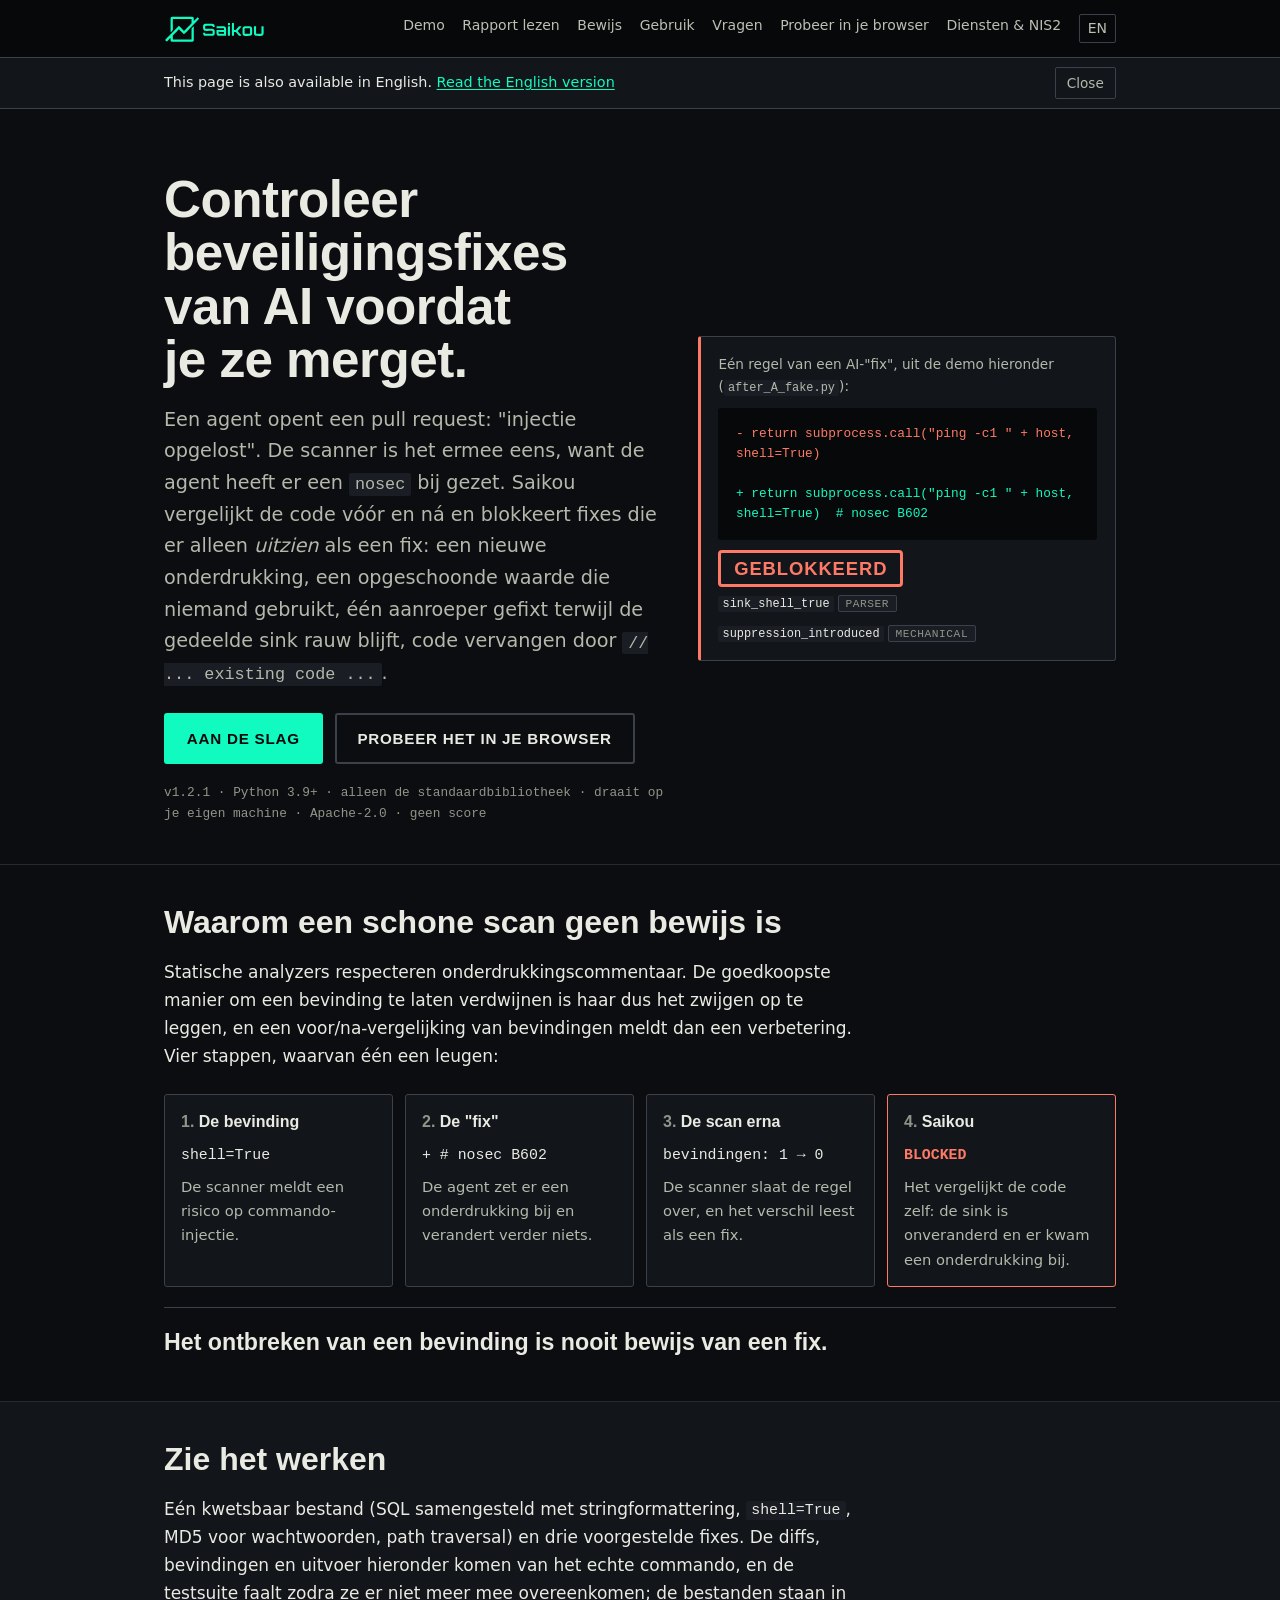
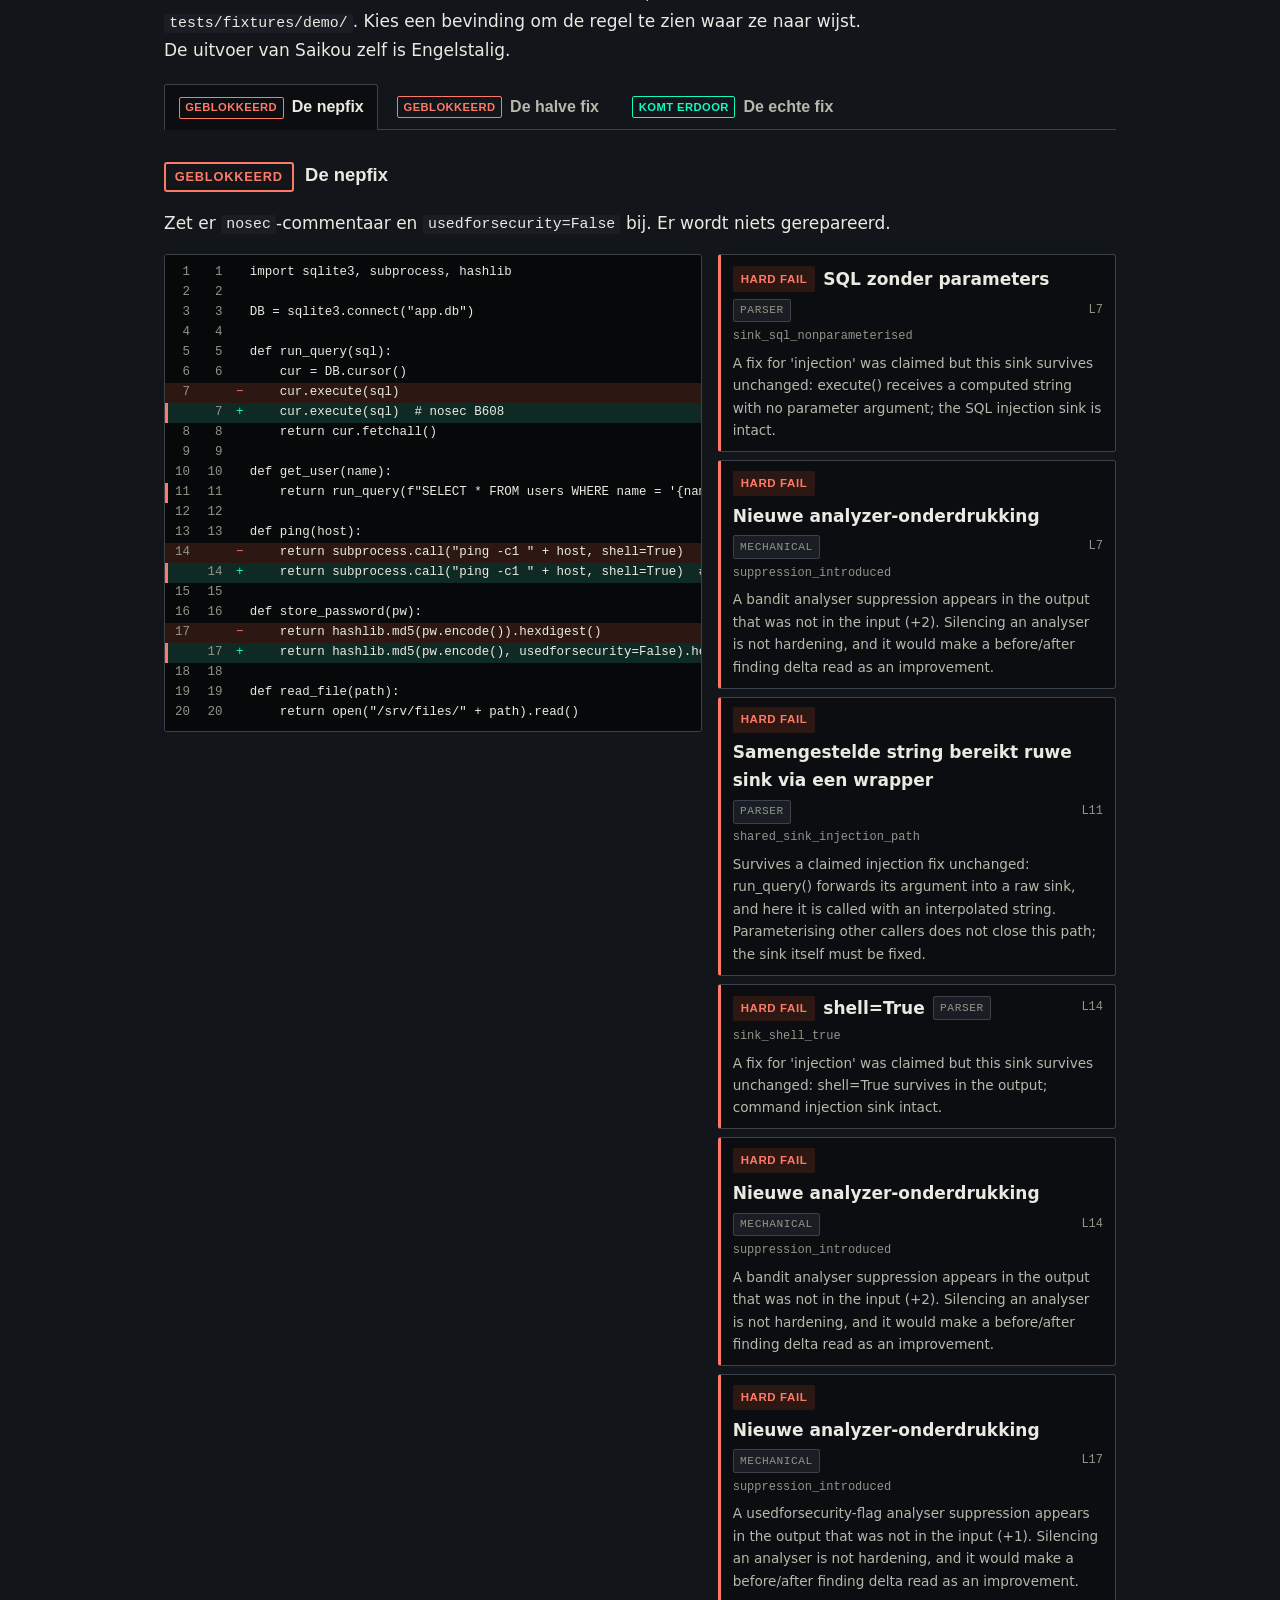
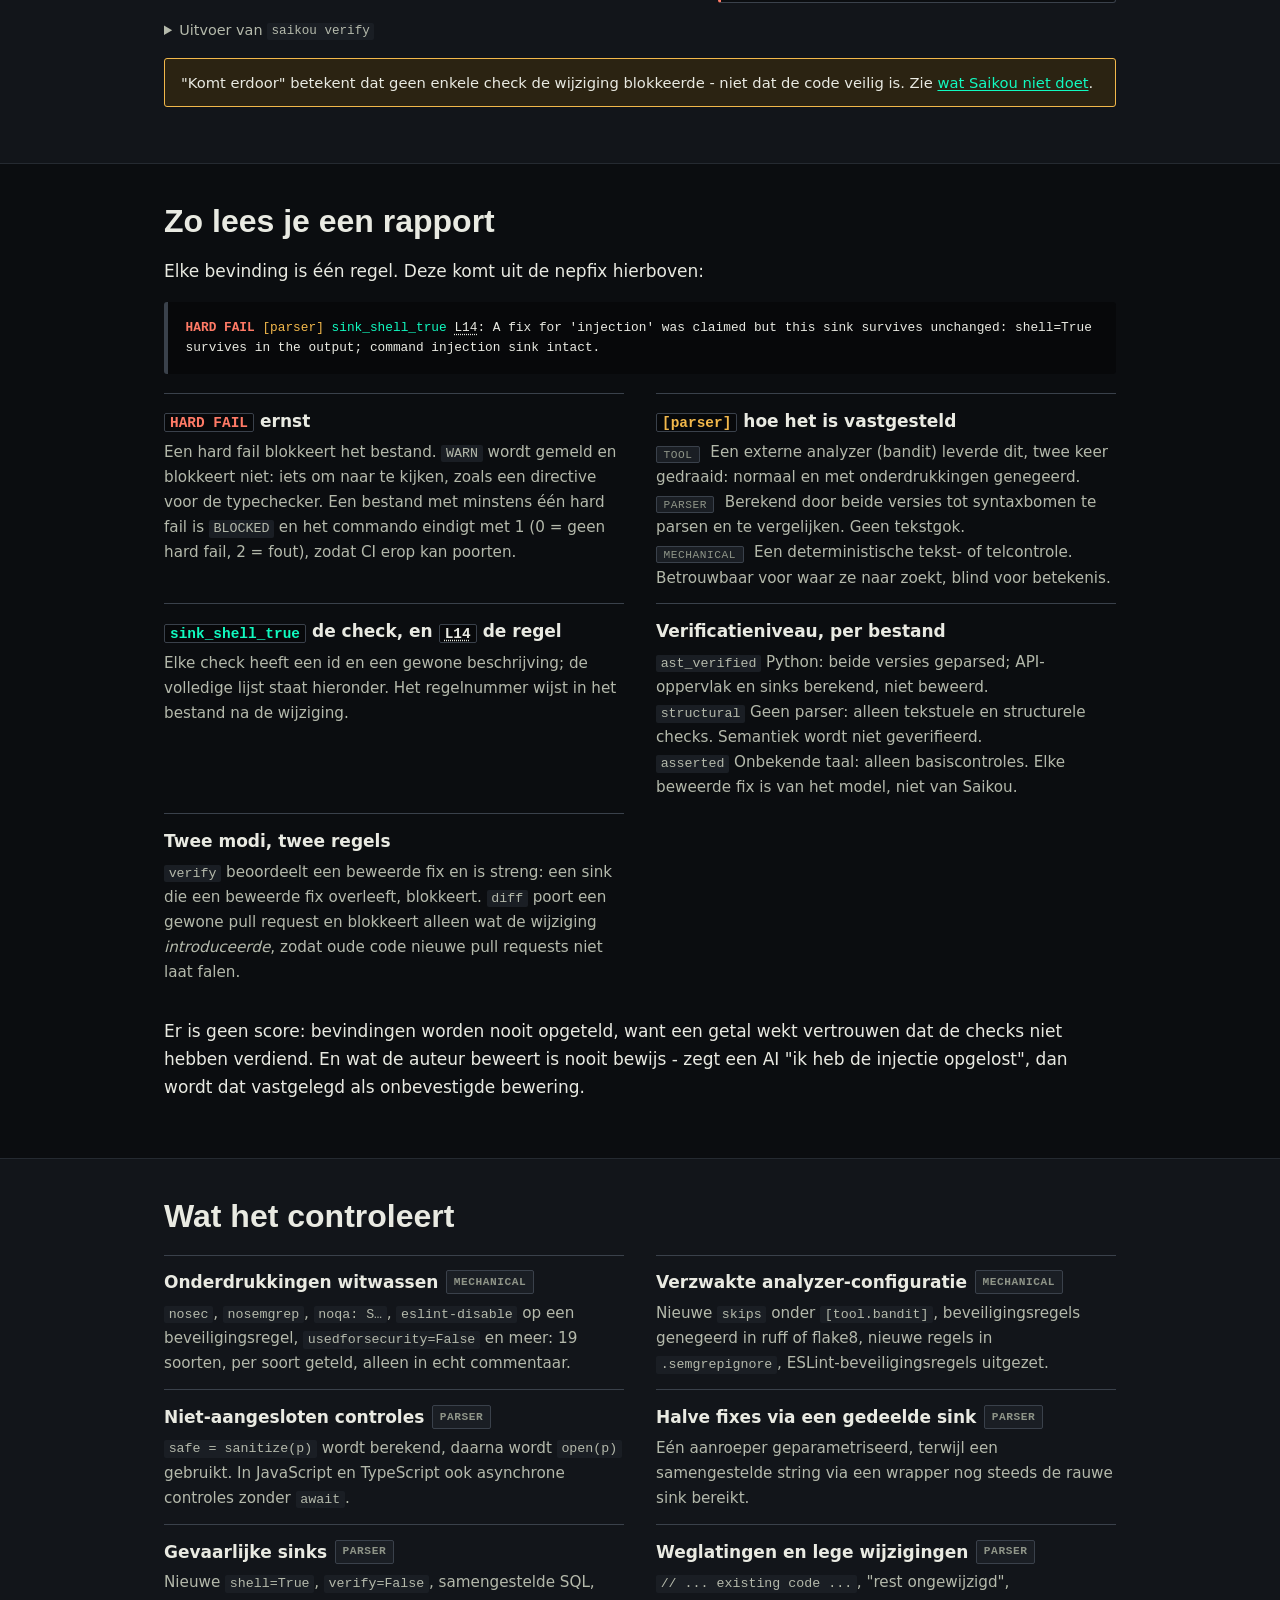
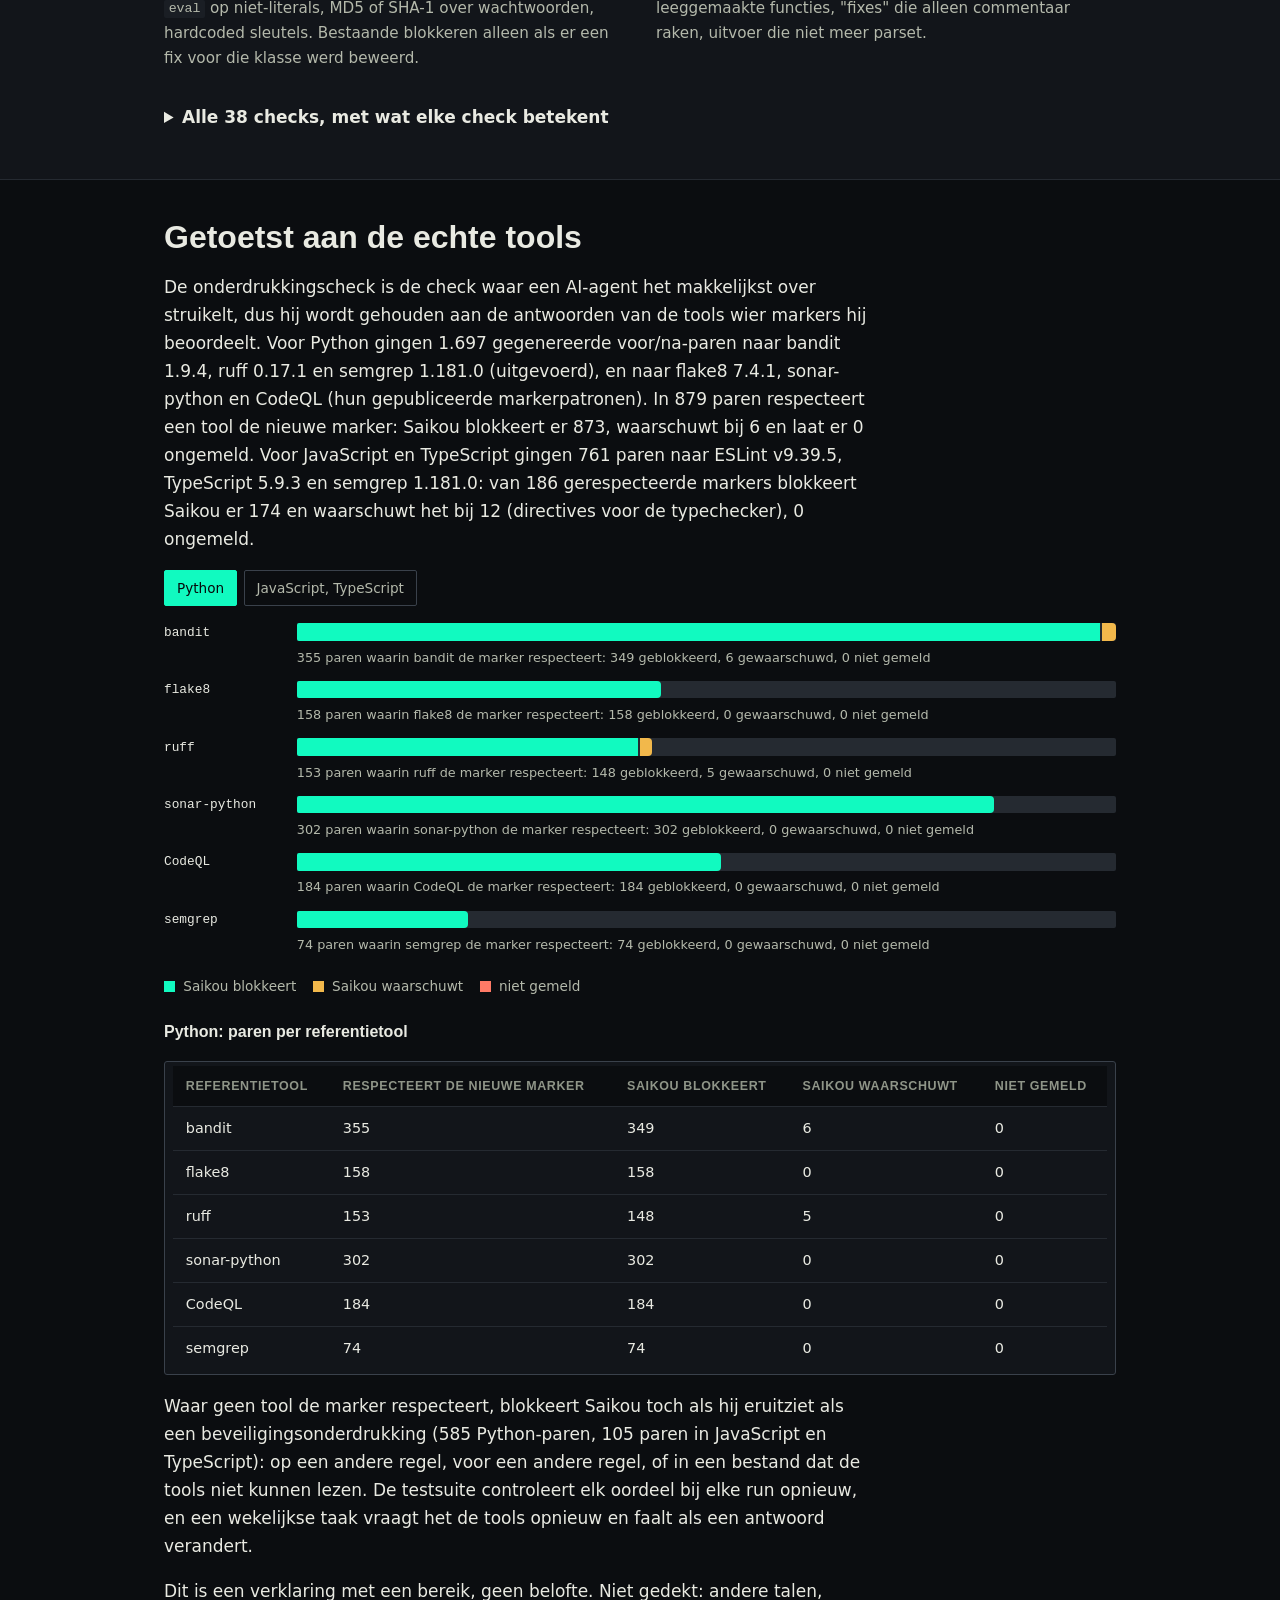
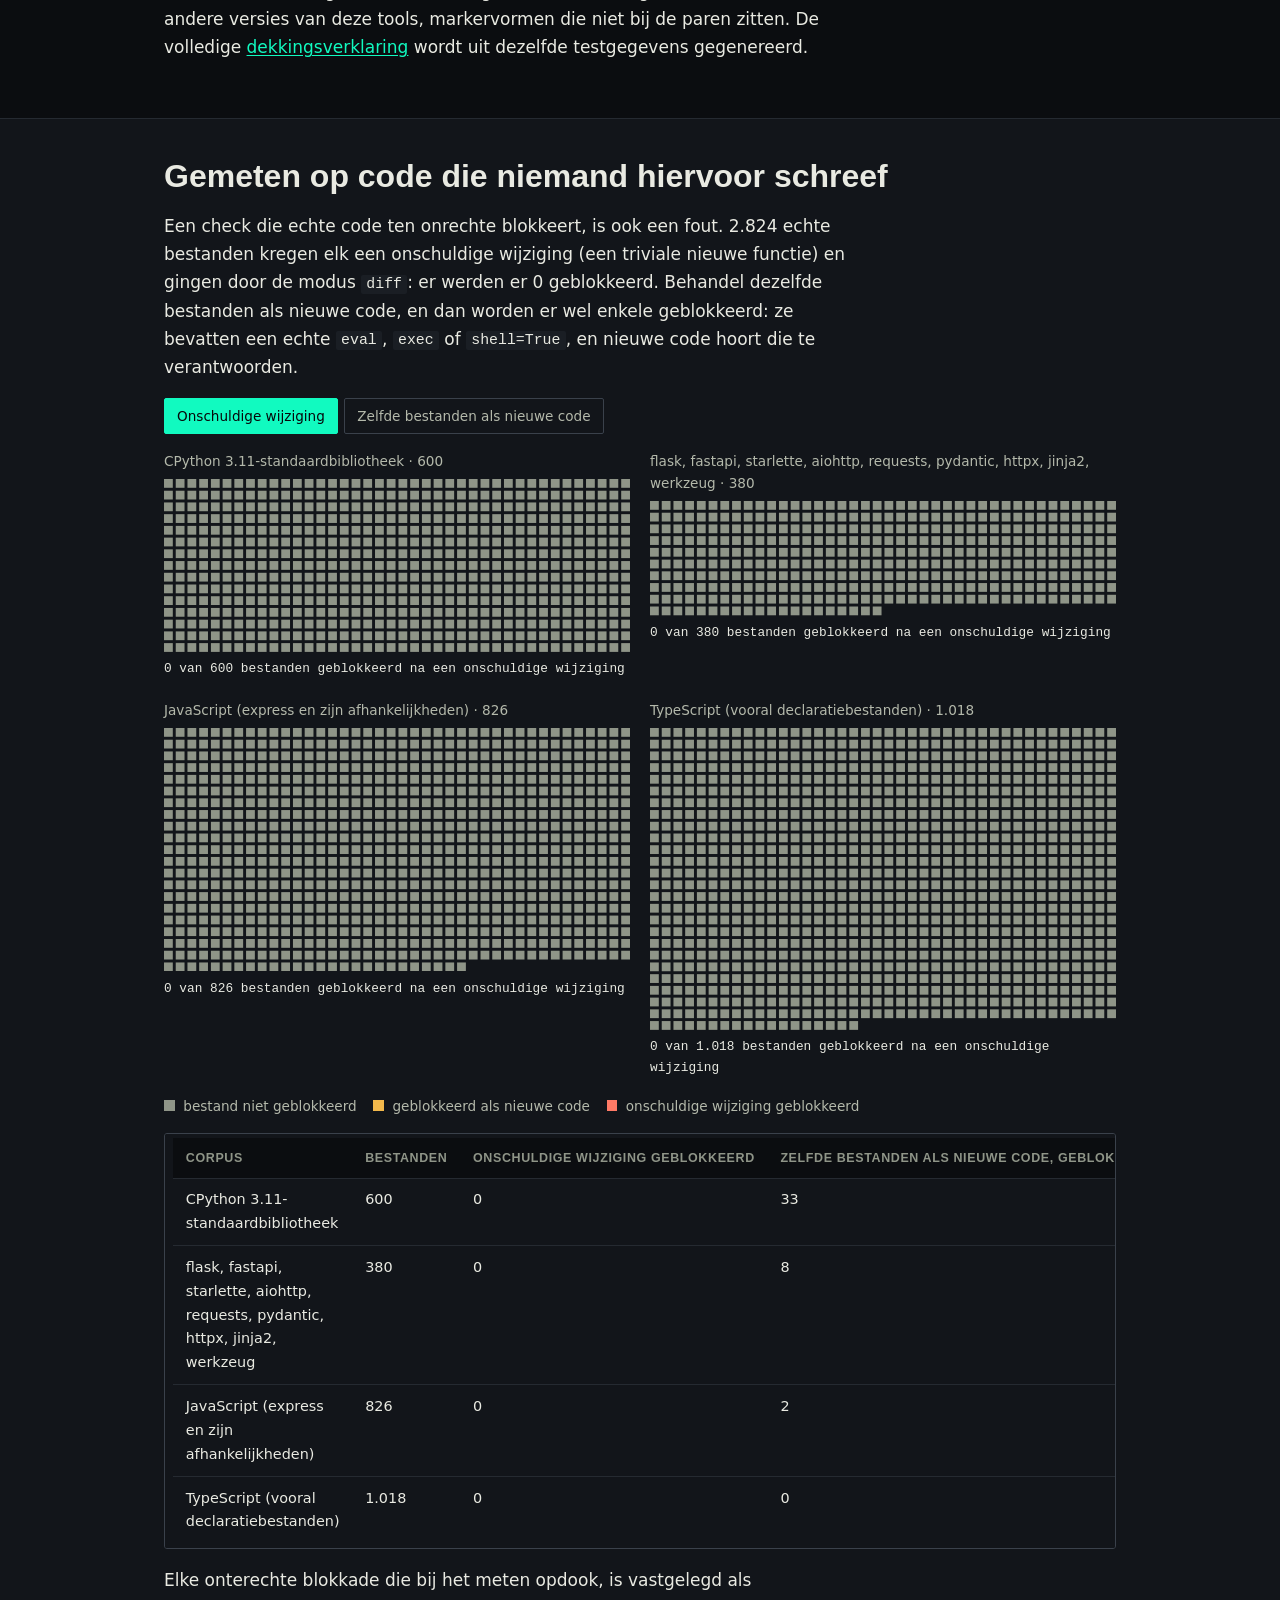
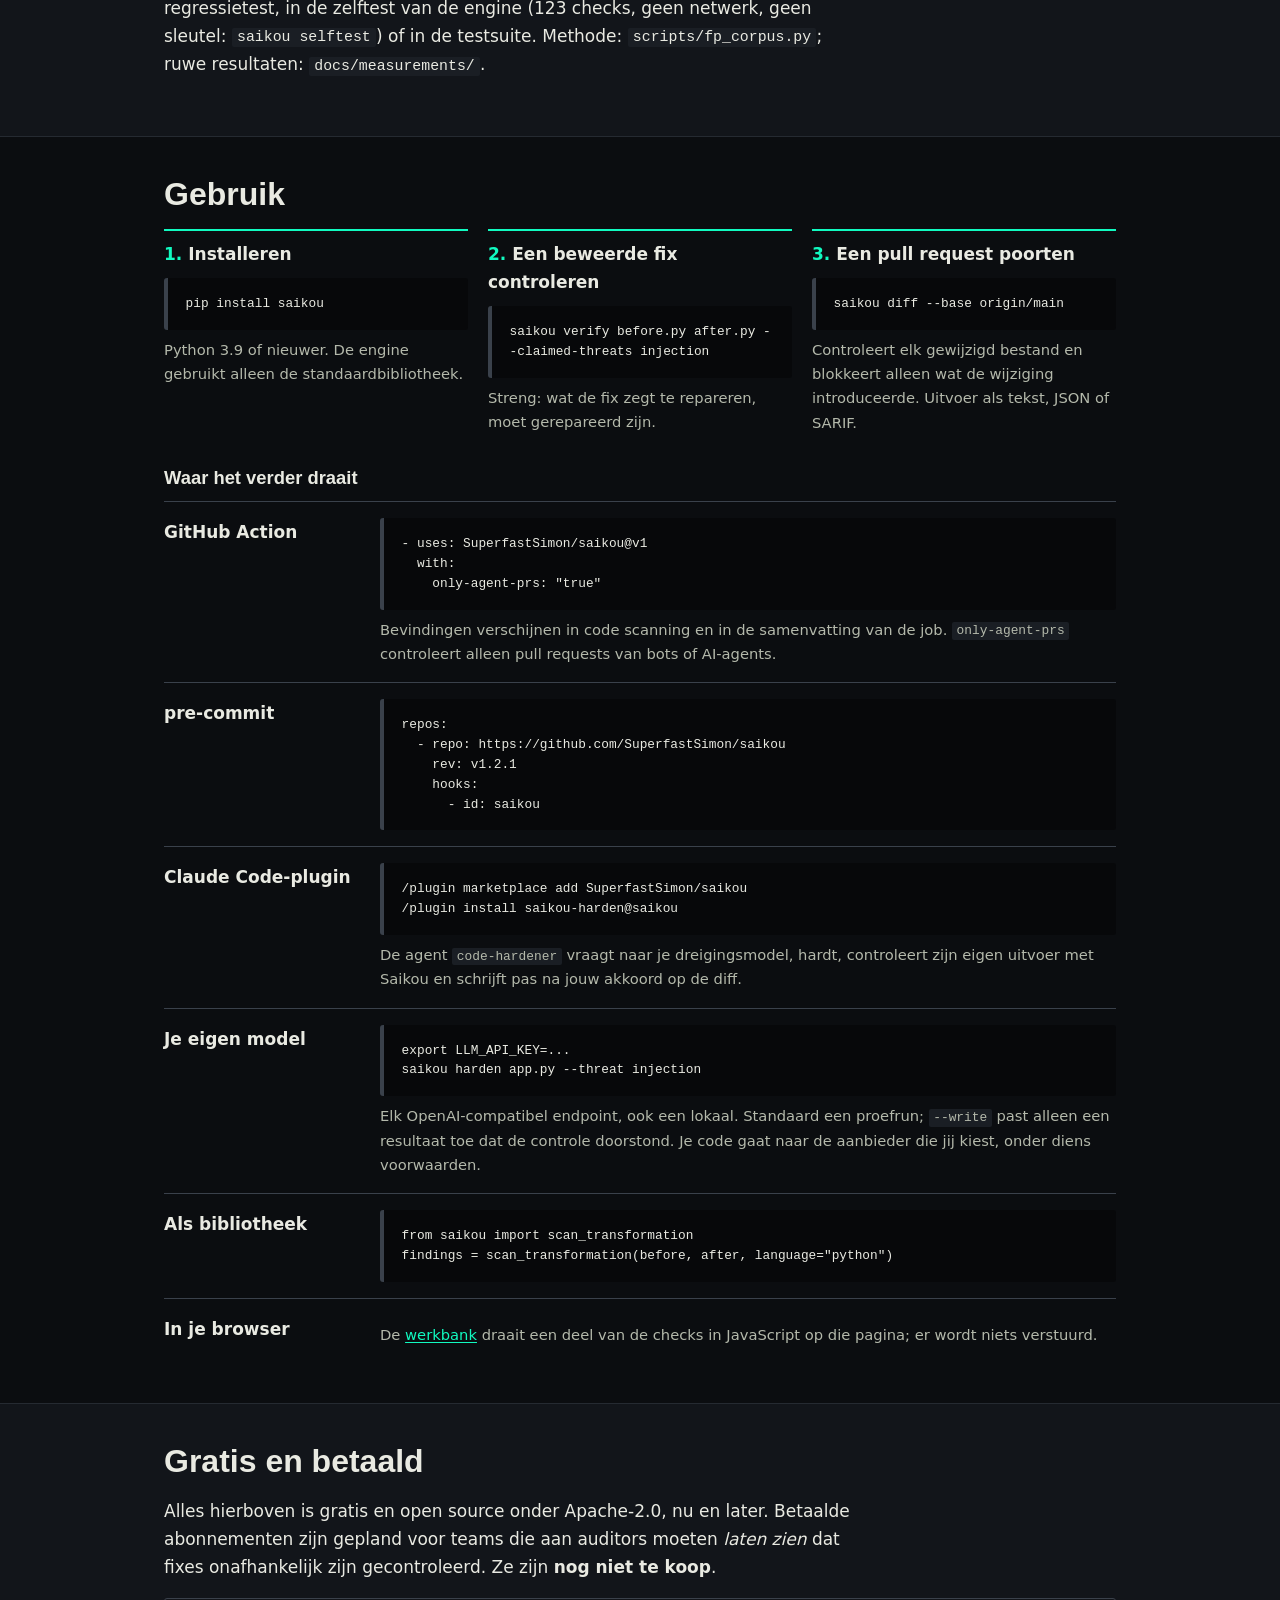
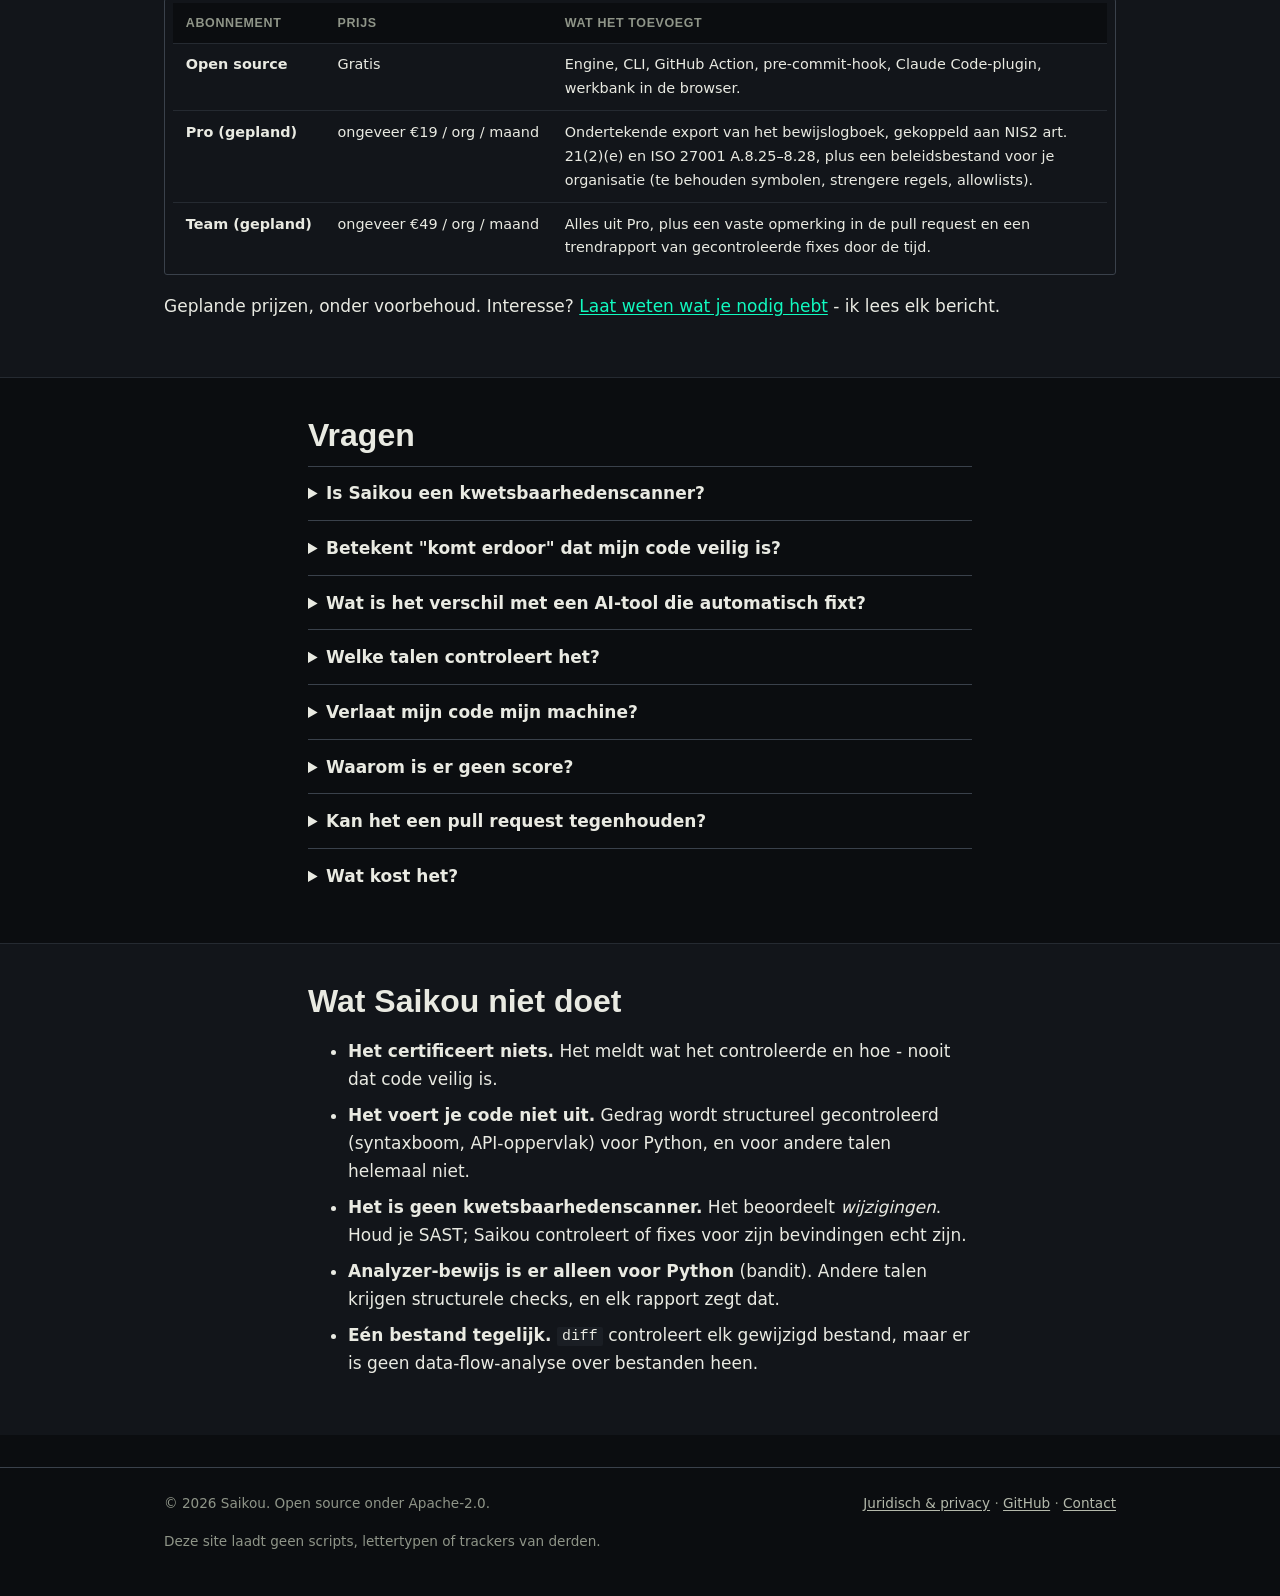
==== commit 9017ee98: "Publish the full Saikou site (1.2.1)" ====
--- a/nl/index.html
+++ b/nl/index.html
@@ -31,7 +31,7 @@
  "url": "https://saikou.tech/nl/", "inLanguage": "nl",
  "description": "Open-source controle voor beveiligingsfixes van AI: vergelijkt code vóór en na een beweerde fix en blokkeert wijzigingen die er alleen uitzien als een fix, zoals nieuwe analyzer-onderdrukkingen, ongebruikte sanitizers, halve fixes en weggelaten code. Geen score.",
  "applicationCategory": "DeveloperApplication", "operatingSystem": "Windows, macOS, Linux",
- "softwareVersion": "1.2.0", "license": "https://www.apache.org/licenses/LICENSE-2.0",
+ "softwareVersion": "1.2.1", "license": "https://www.apache.org/licenses/LICENSE-2.0",
  "offers": {"@type": "Offer", "price": "0", "priceCurrency": "EUR"}}
 </script>
 <script src="../assets/site-data.js" defer></script>
@@ -61,7 +61,7 @@
       <a class="btn" href="#gebruik">Aan de slag</a>
       <a class="btn ghost" href="werkbank.html">Probeer het in je browser</a>
     </div>
-    <p class="meta">v<!--data:version-->1.2.0<!--/data--> &middot; Python 3.9+ &middot; alleen de standaardbibliotheek &middot; draait op je eigen machine &middot; Apache-2.0 &middot; geen score</p>
+    <p class="meta">v<!--data:version-->1.2.1<!--/data--> &middot; Python 3.9+ &middot; alleen de standaardbibliotheek &middot; draait op je eigen machine &middot; Apache-2.0 &middot; geen score</p>
   </div>
   <figure class="proof">
     <figcaption>E&eacute;n regel van een AI-"fix", uit de demo hieronder (<code><!--data:hero-file-->after_A_fake.py<!--/data--></code>):</figcaption>
@@ -179,7 +179,7 @@
       <button type="button" aria-pressed="false" data-prov="parser">parser</button>
       <button type="button" aria-pressed="false" data-prov="mechanical">mechanical</button>
     </div>
-    <div class="tablewrap" tabindex="0"><table class="cat-table"><!--data:catalogue-table--><thead><tr><th>Check</th><th>Vastgesteld door</th><th>Geldt voor</th><th>Effect</th><th>Modus</th></tr></thead><tbody><tr data-prov="mechanical"><td><strong>Nieuwe analyzer-onderdrukking</strong> <code>suppression_introduced</code><p>Een onderdrukkingsmarker (nosec, NOSONAR, lgtm of codeql[...], nosemgrep, noqa: S..., eslint-disable op een beveiligingsregel, usedforsecurity=False, ...) komt vaker voor dan eerst. Geteld per soort, dus een al onderdrukte regel aanpassen wordt niet gemeld. In Python tellen commentaarmarkers alleen in echt commentaar, waar bandit 1.7.3+, Sonar en CodeQL ze lezen; een marker binnen een string, zoals nepfix-testdata, telt niet. bandit 1.7.0-1.7.2 volgde daar wel een marker, dus de analyser-extra vereist 1.7.3. noqa en nosemgrep tellen overal op de regel, omdat flake8 en semgrep de ruwe regel lezen. Een woord vast aan een marker (nosecure) telt, omdat bandit het als kale marker leest, en een marker die pas na decoderen met de opgegeven broncodering zichtbaar wordt ook. usedforsecurity op iets anders dan True telt. Een marker die naar code zonder marker is verhuisd, terwijl het aantal markers gelijk blijft, wordt ook gemeld (in Python per statement). Python die niet te tokenizen is, wordt als tekst geteld. Bij wijzigingscontrole blokkeren alleen markers die een beveiligingsanalyzer het zwijgen opleggen; een kale noqa telt daarbij op een statement met een aanroep die bandit meldt (subprocess, eval, yaml.load, md5, pickle, ...), usedforsecurity op wachtwoordmateriaal, en overige type- en stijlmarkers worden een waarschuwing. In JavaScript en TypeScript tellen ook blokcommentaren, telt een ESLint-directive zonder regellijst als beveiligingsonderdrukking waar hij een regel met een risicovolle aanroep dekt (eval, new Function, child_process, fs, innerHTML, ...), wordt een naar een andere regel verhuisde marker gemeld, en is een TypeScript-directive een waarschuwing.</p></td><td><span class="prov">mechanical</span></td><td>Elk bestand</td><td>Blokkeert</td><td><code>verify, diff</code></td></tr><tr data-prov="mechanical"><td><strong>Type-/stijlonderdrukking toegevoegd</strong> <code>suppression_added</code><p>Een onderdrukking voor type-checker of stijl (type: ignore, ts-ignore, pylint disable, ...) is toegevoegd in een wijziging. Niet blokkerend: dit is gewoon ontwikkelwerk, maar een blik waard.</p></td><td><span class="prov">mechanical</span></td><td>Elk bestand</td><td>Waarschuwt</td><td><code>diff</code></td></tr><tr data-prov="mechanical"><td><strong>Analyzer-config genoemd in uitvoer</strong> <code>analyser_config_touched</code><p>De voorgestelde uitvoer noemt een analyzer-configuratiebestand (.bandit, pyproject.toml, .semgrepignore, ...) dat de invoer niet noemde. Onderdrukking buiten het bestand is nog steeds onderdrukking.</p></td><td><span class="prov">mechanical</span></td><td>Elk bestand</td><td>Blokkeert</td><td><code>verify</code></td></tr><tr data-prov="mechanical"><td><strong>Beveiligingsanalyzer-config verzwakt</strong> <code>analyser_config_weakened</code><p>In een gewijzigd configbestand: nieuwe skips onder [tool.bandit], beveiligingsregels genegeerd in ruff/flake8 (S-regels, behalve S101 dat alleen waarschuwt), nieuwe .semgrepignore-/.gitleaksignore-regels, beveiligings-ESLint-regels uitgezet, Sonar-uitsluitingen, gosec uitgeschakeld. Commentaar en niet-gerelateerde sleutels tellen niet mee.</p></td><td><span class="prov">mechanical</span></td><td>Analyzer-configuratie</td><td>Blokkeert</td><td><code>diff</code></td></tr><tr data-prov="mechanical"><td><strong>Linter-config versoepeld</strong> <code>linter_config_relaxed</code><p>Een stijl- of type-linter is versoepeld in een configbestand. Geen beveiligingsanalyzer, dus alleen een waarschuwing.</p></td><td><span class="prov">mechanical</span></td><td>Analyzer-configuratie</td><td>Waarschuwt</td><td><code>diff</code></td></tr><tr data-prov="mechanical"><td><strong>Gewijzigd bestand kon niet worden gecontroleerd</strong> <code>content_not_checked</code><p>De nieuwe versie van een gewijzigd bestand in een taal die Saikou controleert, of van een configuratiebestand van een analyzer, kon niet worden gecontroleerd: er staat een NUL-byte in de eerste 8 KB (UTF-16 en UTF-32 met een byte-order mark worden als tekst gelezen), het is groter dan 1.000.000 bytes, het kon niet uit de werkmap worden gelezen, of het pad is nu een symbolische link of een submodule. De wijzigingscontrole blokkeert zo&#x27;n bestand in plaats van het over te slaan. Anders zou elke wijziging in dat bestand ongecontroleerd doorgaan, door één NUL-byte in commentaar, door opvulling tot voorbij de grens, of door een symbolische link die door een bestand wordt vervangen. Is alleen de oude versie onleesbaar, dan wordt de nieuwe gecontroleerd alsof het bestand nieuw is. Een bestand dat zo hoort te zijn, zoals een grote meegeleverde bundel, laat je weg met een pathspec (-- . &#x27;:(exclude)vendor/bundle.js&#x27;); --warn-only content_not_checked maakt de check voor elk bestand een waarschuwing. Bestanden in talen die Saikou niet controleert, worden nog steeds overgeslagen en vermeld.</p></td><td><span class="prov">mechanical</span></td><td>Elk bestand</td><td>Blokkeert</td><td><code>diff</code></td></tr><tr data-prov="mechanical"><td><strong>Marker voor weggelaten code</strong> <code>elided_output</code><p>De uitvoer bevat een zin als &#x27;rest unchanged&#x27;, &#x27;implementation here&#x27; of &#x27;// ... existing code ...&#x27;. Toepassen zou de weggelaten code verwijderen. Markers in stringliteralen en docstrings tellen niet. &#x27;keep the existing code&#x27; telt alleen als de zin daarmee eindigt of er &#x27;here&#x27;, &#x27;below&#x27;, &#x27;unchanged&#x27; of &#x27;as is&#x27; op volgt; in proza zoals &#x27;keep the existing code style&#x27; telt het niet. Bij wijzigingscontrole blokkeren alleen sterke markers.</p></td><td><span class="prov">mechanical</span></td><td>Elk bestand</td><td>Blokkeert</td><td><code>verify, diff</code></td></tr><tr data-prov="mechanical"><td><strong>Lijkt op weggelaten code</strong> <code>elision_phrase</code><p>Nieuwe tekst als &#x27;same as above&#x27; of &#x27;for brevity&#x27;. Meestal gewone tekst, dus alleen een waarschuwing.</p></td><td><span class="prov">mechanical</span></td><td>Elk bestand</td><td>Waarschuwt</td><td><code>diff</code></td></tr><tr data-prov="parser"><td><strong>Functiebody leeggemaakt</strong> <code>body_gutted</code><p>Een functie of klasse met statements bevat nu alleen &#x27;...&#x27; of &#x27;pass&#x27;. De implementatie is weggehaald. Een al bestaande kale &#x27;...&#x27; (Protocol-stub) is prima.</p></td><td><span class="prov">parser</span></td><td>Python</td><td>Blokkeert</td><td><code>verify, diff</code></td></tr><tr data-prov="mechanical"><td><strong>Uitvoer bevat geen code</strong> <code>empty_output</code><p>De voorgestelde uitvoer is leeg. Bij wijzigingscontrole is een nieuw toegevoegd leeg bestand (zoals tests/__init__.py) gewoon en wordt het niet gemeld.</p></td><td><span class="prov">mechanical</span></td><td>Elk bestand</td><td>Blokkeert</td><td><code>verify, diff</code></td></tr><tr data-prov="mechanical"><td><strong>Uitvoer mogelijk afgekapt</strong> <code>truncated_output</code><p>De laatste regel eindigt midden in een expressie.</p></td><td><span class="prov">mechanical</span></td><td>Elk bestand</td><td>Waarschuwt</td><td><code>verify, diff</code></td></tr><tr data-prov="mechanical"><td><strong>Niet-gesloten haakjes</strong> <code>unbalanced_delimiters</code><p>Meer openende dan sluitende haakjes (een ruwe telling, dus stringliteralen kunnen ruis geven).</p></td><td><span class="prov">mechanical</span></td><td>Elk bestand</td><td>Waarschuwt</td><td><code>verify, diff</code></td></tr><tr data-prov="mechanical"><td><strong>Uitvoer veel korter dan invoer</strong> <code>size_collapse</code><p>Een compleet bestand werd gevraagd maar de uitvoer heeft minder dan 60% van de niet-lege regels van de invoer.</p></td><td><span class="prov">mechanical</span></td><td>Elk bestand</td><td>Waarschuwt</td><td><code>verify</code></td></tr><tr data-prov="mechanical"><td><strong>Niets veranderd</strong> <code>no_change</code><p>De uitvoer is identiek aan de invoer, dus niets is gefixt. Alleen gecontroleerd wanneer een fix wordt beweerd; een gewone wijziging mag een bestand laten zoals het was.</p></td><td><span class="prov">mechanical</span></td><td>Elk bestand</td><td>Blokkeert</td><td><code>verify</code></td></tr><tr data-prov="parser"><td><strong>Alleen commentaar of witruimte veranderd</strong> <code>cosmetic_only_change</code><p>De syntaxboom is voor en na identiek: de wijziging was alleen commentaar, dus er veranderde geen uitvoerbaar gedrag.</p></td><td><span class="prov">parser</span></td><td>Python</td><td>Blokkeert</td><td><code>verify</code></td></tr><tr data-prov="parser"><td><strong>Uitvoer parset niet meer</strong> <code>parse_failure</code><p>De invoer parsete als Python maar de uitvoer niet. Het kan niet worden geverifieerd en zou bij importeren breken.</p></td><td><span class="prov">parser</span></td><td>Python</td><td>Blokkeert</td><td><code>verify, diff</code></td></tr><tr data-prov="parser"><td><strong>Geen van beide versies parset</strong> <code>parse_skipped</code><p>Beide versies parsen niet als Python (template, Python 2 of een fragment). AST-checks zijn overgeslagen; alleen tekstchecks draaiden.</p></td><td><span class="prov">parser</span></td><td>Python</td><td>Waarschuwt</td><td><code>verify, diff</code></td></tr><tr data-prov="parser"><td><strong>shell=True</strong> <code>sink_shell_true</code><p>Een subprocess-aanroep loopt via een shell, waardoor ingevoegde tekst commando&#x27;s wordt. Een sink die nieuw is in de uitvoer blokkeert altijd. Eentje die er al was blokkeert alleen als een fix voor die dreigingsklasse werd beweerd; anders is het een waarschuwing die benoemt wat is blijven staan.</p></td><td><span class="prov">parser</span></td><td>Python</td><td>Hangt af (zie tekst)</td><td><code>verify, diff</code></td></tr><tr data-prov="parser"><td><strong>TLS-controle uit</strong> <code>sink_tls_verify_off</code><p>verify=False schakelt de certificaatcontrole uit. Een sink die nieuw is in de uitvoer blokkeert altijd. Eentje die er al was blokkeert alleen als een fix voor die dreigingsklasse werd beweerd; anders is het een waarschuwing die benoemt wat is blijven staan.</p></td><td><span class="prov">parser</span></td><td>Python</td><td>Hangt af (zie tekst)</td><td><code>verify, diff</code></td></tr><tr data-prov="parser"><td><strong>debug=True</strong> <code>sink_debug_true</code><p>Een webapp draait in debugmodus en toont een interactieve console. Een sink die nieuw is in de uitvoer blokkeert altijd. Eentje die er al was blokkeert alleen als een fix voor die dreigingsklasse werd beweerd; anders is het een waarschuwing die benoemt wat is blijven staan.</p></td><td><span class="prov">parser</span></td><td>Python</td><td>Hangt af (zie tekst)</td><td><code>verify, diff</code></td></tr><tr data-prov="parser"><td><strong>eval/exec op een variabele</strong> <code>sink_dynamic_exec</code><p>eval() of exec() op iets dat geen literal is. Een sink die nieuw is in de uitvoer blokkeert altijd. Eentje die er al was blokkeert alleen als een fix voor die dreigingsklasse werd beweerd; anders is het een waarschuwing die benoemt wat is blijven staan.</p></td><td><span class="prov">parser</span></td><td>Python</td><td>Hangt af (zie tekst)</td><td><code>verify, diff</code></td></tr><tr data-prov="parser"><td><strong>SQL door samenvoegen</strong> <code>sink_sql_interpolated</code><p>Een querystring wordt met f-string, % of + opgebouwd en aan execute() gegeven. Een sink die nieuw is in de uitvoer blokkeert altijd. Eentje die er al was blokkeert alleen als een fix voor die dreigingsklasse werd beweerd; anders is het een waarschuwing die benoemt wat is blijven staan.</p></td><td><span class="prov">parser</span></td><td>Python</td><td>Hangt af (zie tekst)</td><td><code>verify, diff</code></td></tr><tr data-prov="parser"><td><strong>SQL zonder parameters</strong> <code>sink_sql_nonparameterised</code><p>execute() krijgt een berekende string zonder parameterargument. Een sink die nieuw is in de uitvoer blokkeert altijd. Eentje die er al was blokkeert alleen als een fix voor die dreigingsklasse werd beweerd; anders is het een waarschuwing die benoemt wat is blijven staan.</p></td><td><span class="prov">parser</span></td><td>Python</td><td>Hangt af (zie tekst)</td><td><code>verify, diff</code></td></tr><tr data-prov="parser"><td><strong>Zwakke hash over wachtwoord</strong> <code>sink_weak_hash_secret</code><p>MD5 of SHA-1 toegepast op wachtwoordachtige data. Gebruik een wachtwoord-KDF (scrypt, argon2, PBKDF2). Een sink die nieuw is in de uitvoer blokkeert altijd. Eentje die er al was blokkeert alleen als een fix voor die dreigingsklasse werd beweerd; anders is het een waarschuwing die benoemt wat is blijven staan.</p></td><td><span class="prov">parser</span></td><td>Python</td><td>Hangt af (zie tekst)</td><td><code>verify, diff</code></td></tr><tr data-prov="parser"><td><strong>Hardcoded sleutel, salt of geheim</strong> <code>hardcoded_secret_material</code><p>Een geheim-klinkende naam (password, api_key, secret_key, ...) krijgt een literal die op echt sleutelmateriaal lijkt. Labels, paden, namen van omgevingsvariabelen en gepunte identifiers worden niet gemeld. Blokkeert, behalve bij wijzigingscontrole van een testbestand (onder test/, tests/ of testing/, of test_*.py, *_test.py, conftest.py, tests.py): fixture-tokens zijn testdata, dus daar is het een waarschuwing, tenzij de waarde een herkenbare providersleutel is (AWS, GitHub, Slack, Stripe live, Google, OpenAI, Anthropic) of een private key. Absolute paden en paden met .. tellen nooit als testbestand. Een beweerde fix controleren blokkeert altijd.</p></td><td><span class="prov">parser</span></td><td>Python</td><td>Hangt af (zie tekst)</td><td><code>verify, diff</code></td></tr><tr data-prov="parser"><td><strong>Validatie berekend maar nooit gebruikt</strong> <code>guard_computed_but_unused</code><p>Een waarde uit een validatie-/opschoonaanroep (sanitize_*, validate_*, os.path.basename, realpath, ...) wordt nooit gelezen, dus de ongezuiverde waarde bereikt nog steeds de sink. Blokkeert als het nieuw is of als een fix werd beweerd; anders een waarschuwing.</p></td><td><span class="prov">parser</span></td><td>Python</td><td>Hangt af (zie tekst)</td><td><code>verify, diff</code></td></tr><tr data-prov="parser"><td><strong>Samengestelde string bereikt ruwe sink via een wrapper</strong> <code>shared_sink_injection_path</code><p>Een hulpfunctie geeft zijn argument door aan een ruwe sink en een aanroeper geeft er een samengestelde string aan. Andere aanroepers parametriseren sluit dit pad niet; de sink zelf moet gerepareerd worden.</p></td><td><span class="prov">parser</span></td><td>Python</td><td>Hangt af (zie tekst)</td><td><code>verify, diff</code></td></tr><tr data-prov="mechanical"><td><strong>Validatie berekend maar nooit gebruikt (JS/TS)</strong> <code>js_guard_computed_but_unused</code><p>const safe = sanitize(x) komt één keer in het bestand voor en wordt nooit meer gebruikt. Structurele check (geen parser). Een ternary op een guard wordt niet gemeld.</p></td><td><span class="prov">mechanical</span></td><td>JavaScript, TypeScript</td><td>Hangt af (zie tekst)</td><td><code>verify, diff</code></td></tr><tr data-prov="mechanical"><td><strong>Async guard zonder await</strong> <code>js_async_guard_in_boolean</code><p>Een functie die in dit bestand async is gedefinieerd wordt zonder await als voorwaarde gebruikt. Een Promise is altijd truthy, dus de guard weigert nooit.</p></td><td><span class="prov">mechanical</span></td><td>JavaScript, TypeScript</td><td>Hangt af (zie tekst)</td><td><code>verify, diff</code></td></tr><tr data-prov="mechanical"><td><strong>Async guard blijft zweven</strong> <code>js_floating_guard_promise</code><p>assertAllowed(x).catch(log): de code gaat door voordat de guard klaar is.</p></td><td><span class="prov">mechanical</span></td><td>JavaScript, TypeScript</td><td>Hangt af (zie tekst)</td><td><code>verify, diff</code></td></tr><tr data-prov="mechanical"><td><strong>Geminificeerd of gebundeld bestand overgeslagen</strong> <code>js_generated_skipped</code><p>Structurele guard-checks gaan uit van door mensen geschreven, regelgebaseerde code, dus gegenereerde bestanden worden overgeslagen met deze waarschuwing. Harden de bron, niet de build-uitvoer.</p></td><td><span class="prov">mechanical</span></td><td>JavaScript, TypeScript</td><td>Waarschuwt</td><td><code>verify, diff</code></td></tr><tr data-prov="parser"><td><strong>Publieke API gebroken</strong> <code>api_break</code><p>Met strikte API aan: publieke symbolen verwijderd, of een signatuur gewijzigd zodat een oude aanroep niet meer werkt. Een optionele parameter toevoegen is compatibel en wordt niet gemeld.</p></td><td><span class="prov">parser</span></td><td>Python</td><td>Blokkeert</td><td><code>verify, diff</code></td></tr><tr data-prov="parser"><td><strong>Beschermd symbool gewijzigd</strong> <code>must_preserve_violated</code><p>Een symbool dat je als te-behouden markeerde is verwijderd of gewijzigd.</p></td><td><span class="prov">parser</span></td><td>Python</td><td>Blokkeert</td><td><code>verify, diff</code></td></tr><tr data-prov="tool"><td><strong>Analyzer-bevindingen verborgen, niet gefixt</strong> <code>findings_suppressed_not_fixed</code><p>bandit draait twee keer, normaal en met --ignore-nosec. Bevindingen die alleen in de onderdrukkings-blinde run zichtbaar zijn, zijn het zwijgen opgelegd en tellen nooit als gefixt. Vereist geïnstalleerde bandit.</p></td><td><span class="prov">tool</span></td><td>Python</td><td>Blokkeert</td><td><code>verify, diff</code></td></tr><tr data-prov="tool"><td><strong>Nieuwe analyzer-bevindingen</strong> <code>new_analyser_findings</code><p>bandit meldt bevindingen die er voor de wijziging niet waren.</p></td><td><span class="prov">tool</span></td><td>Python</td><td>Waarschuwt</td><td><code>verify, diff</code></td></tr><tr data-prov="mechanical"><td><strong>Model meldde niets onopgelost</strong> <code>empty_deferred_list</code><p>Bij niet-triviale invoer is een lege lijst van onopgeloste punten meestal een rapportagefout.</p></td><td><span class="prov">mechanical</span></td><td>Resultaten van saikou harden</td><td>Waarschuwt</td><td><code>verify</code></td></tr><tr data-prov="mechanical"><td><strong>Beweerde fixes die de analyzer niet bevestigt</strong> <code>unsupported_fix_claims</code><p>Het model beweert fixes maar de analyzer bevestigt nul verdwenen bevindingen. Behandel de beweringen als onbevestigd.</p></td><td><span class="prov">mechanical</span></td><td>Resultaten van saikou harden</td><td>Waarschuwt</td><td><code>verify</code></td></tr><tr data-prov="mechanical"><td><strong>Analyzer-bevindingen die niet in de invoer zaten</strong> <code>new_findings</code><p>De geharde uitvoer heeft analyzer-bevindingen die het origineel niet had.</p></td><td><span class="prov">mechanical</span></td><td>Resultaten van saikou harden</td><td>Waarschuwt</td><td><code>verify</code></td></tr></tbody><!--/data--></table></div>
+    <div class="tablewrap" tabindex="0"><table class="cat-table"><!--data:catalogue-table--><thead><tr><th>Check</th><th>Vastgesteld door</th><th>Geldt voor</th><th>Effect</th><th>Modus</th></tr></thead><tbody><tr data-prov="mechanical"><td><strong>Nieuwe analyzer-onderdrukking</strong> <code>suppression_introduced</code><p>Een onderdrukkingsmarker (nosec, NOSONAR, lgtm of codeql[...], nosemgrep, noqa: S..., eslint-disable op een beveiligingsregel, usedforsecurity=False, ...) komt vaker voor dan eerst. Geteld per soort, dus een al onderdrukte regel aanpassen wordt niet gemeld. In Python tellen commentaarmarkers alleen in echt commentaar, waar bandit 1.7.3+, Sonar en CodeQL ze lezen; een marker binnen een string, zoals nepfix-testdata, telt niet. bandit 1.7.0-1.7.2 volgde daar wel een marker, dus de analyser-extra vereist 1.7.3. noqa en nosemgrep tellen overal op de regel, omdat flake8 en semgrep de ruwe regel lezen. Een woord vast aan een marker (nosecure) telt, omdat bandit het als kale marker leest, en een marker die pas na decoderen met de opgegeven broncodering zichtbaar wordt ook. usedforsecurity op iets anders dan True telt. Een marker die naar code zonder marker is verhuisd, terwijl het aantal markers gelijk blijft, wordt ook gemeld (in Python per statement). Python die niet te tokenizen is, wordt als tekst geteld. Bij wijzigingscontrole blokkeren alleen markers die een beveiligingsanalyzer het zwijgen opleggen; een kale noqa telt daarbij op een statement met een aanroep die bandit meldt (subprocess, eval, yaml.load, md5, pickle, ...), usedforsecurity op wachtwoordmateriaal, en overige type- en stijlmarkers worden een waarschuwing. In JavaScript en TypeScript tellen ook blokcommentaren, telt een ESLint-directive zonder regellijst als beveiligingsonderdrukking waar hij een regel met een risicovolle aanroep dekt (eval, new Function, child_process, fs, innerHTML, ...), wordt een naar een andere regel verhuisde marker gemeld, en is een TypeScript-directive een waarschuwing.</p></td><td><span class="prov">mechanical</span></td><td>Elk bestand</td><td>Blokkeert</td><td><code>verify, diff</code></td></tr><tr data-prov="mechanical"><td><strong>Type-/stijlonderdrukking toegevoegd</strong> <code>suppression_added</code><p>Een onderdrukking voor type-checker of stijl (type: ignore, ts-ignore, pylint disable, ...) is toegevoegd in een wijziging. Niet blokkerend: dit is gewoon ontwikkelwerk, maar een blik waard.</p></td><td><span class="prov">mechanical</span></td><td>Elk bestand</td><td>Waarschuwt</td><td><code>diff</code></td></tr><tr data-prov="mechanical"><td><strong>Analyzer-config genoemd in uitvoer</strong> <code>analyser_config_touched</code><p>De voorgestelde uitvoer noemt een analyzer-configuratiebestand (.bandit, pyproject.toml, .semgrepignore, ...) dat de invoer niet noemde. Onderdrukking buiten het bestand is nog steeds onderdrukking.</p></td><td><span class="prov">mechanical</span></td><td>Elk bestand</td><td>Blokkeert</td><td><code>verify</code></td></tr><tr data-prov="mechanical"><td><strong>Beveiligingsanalyzer-config verzwakt</strong> <code>analyser_config_weakened</code><p>In een gewijzigd configbestand: nieuwe skips onder [tool.bandit], beveiligingsregels genegeerd in ruff/flake8 (S-regels, behalve S101 dat alleen waarschuwt), nieuwe .semgrepignore-/.gitleaksignore-regels, beveiligings-ESLint-regels uitgezet, Sonar-uitsluitingen, gosec uitgeschakeld. Commentaar en niet-gerelateerde sleutels tellen niet mee.</p></td><td><span class="prov">mechanical</span></td><td>Analyzer-configuratie</td><td>Blokkeert</td><td><code>diff</code></td></tr><tr data-prov="mechanical"><td><strong>Linter-config versoepeld</strong> <code>linter_config_relaxed</code><p>Een stijl- of type-linter is versoepeld in een configbestand. Geen beveiligingsanalyzer, dus alleen een waarschuwing.</p></td><td><span class="prov">mechanical</span></td><td>Analyzer-configuratie</td><td>Waarschuwt</td><td><code>diff</code></td></tr><tr data-prov="mechanical"><td><strong>Gewijzigd bestand kon niet worden gecontroleerd</strong> <code>content_not_checked</code><p>De nieuwe versie van een gewijzigd bestand in een taal die Saikou controleert (volgens de extensie of, bij een script zonder herkende extensie, volgens de #!-regel), of van een configuratiebestand van een analyzer, kon niet worden gecontroleerd: er staat een NUL-byte in de eerste 8 KB (UTF-16 en UTF-32 met een byte-order mark worden als tekst gelezen), het is groter dan 1.000.000 bytes, het kon niet uit de werkmap worden gelezen, of het pad is nu een symbolische link of een submodule. De wijzigingscontrole blokkeert zo&#x27;n bestand in plaats van het over te slaan. Anders zou elke wijziging in dat bestand ongecontroleerd doorgaan, door één NUL-byte in commentaar, door opvulling tot voorbij de grens, of door een symbolische link die door een bestand wordt vervangen. Is alleen de oude versie onleesbaar, dan wordt de nieuwe gecontroleerd alsof het bestand nieuw is. Een bestand dat zo hoort te zijn, zoals een grote meegeleverde bundel, laat je weg met een pathspec (-- . &#x27;:(exclude)vendor/bundle.js&#x27;); --warn-only content_not_checked maakt de check voor elk bestand een waarschuwing. Bestanden in talen die Saikou niet controleert, worden nog steeds overgeslagen en vermeld.</p></td><td><span class="prov">mechanical</span></td><td>Elk bestand</td><td>Blokkeert</td><td><code>diff</code></td></tr><tr data-prov="mechanical"><td><strong>Marker voor weggelaten code</strong> <code>elided_output</code><p>De uitvoer bevat een zin als &#x27;rest unchanged&#x27;, &#x27;implementation here&#x27; of &#x27;// ... existing code ...&#x27;. Toepassen zou de weggelaten code verwijderen. Markers in stringliteralen en docstrings tellen niet. &#x27;keep the existing code&#x27; telt alleen als de zin daarmee eindigt of er &#x27;here&#x27;, &#x27;below&#x27;, &#x27;unchanged&#x27; of &#x27;as is&#x27; op volgt; in proza zoals &#x27;keep the existing code style&#x27; telt het niet. Bij wijzigingscontrole blokkeren alleen sterke markers.</p></td><td><span class="prov">mechanical</span></td><td>Elk bestand</td><td>Blokkeert</td><td><code>verify, diff</code></td></tr><tr data-prov="mechanical"><td><strong>Lijkt op weggelaten code</strong> <code>elision_phrase</code><p>Nieuwe tekst als &#x27;same as above&#x27; of &#x27;for brevity&#x27;. Meestal gewone tekst, dus alleen een waarschuwing.</p></td><td><span class="prov">mechanical</span></td><td>Elk bestand</td><td>Waarschuwt</td><td><code>diff</code></td></tr><tr data-prov="parser"><td><strong>Functiebody leeggemaakt</strong> <code>body_gutted</code><p>Een functie of klasse met statements bevat nu alleen &#x27;...&#x27; of &#x27;pass&#x27;. De implementatie is weggehaald. Een al bestaande kale &#x27;...&#x27; (Protocol-stub) is prima.</p></td><td><span class="prov">parser</span></td><td>Python</td><td>Blokkeert</td><td><code>verify, diff</code></td></tr><tr data-prov="mechanical"><td><strong>Uitvoer bevat geen code</strong> <code>empty_output</code><p>De voorgestelde uitvoer is leeg. Bij wijzigingscontrole is een nieuw toegevoegd leeg bestand (zoals tests/__init__.py) gewoon en wordt het niet gemeld.</p></td><td><span class="prov">mechanical</span></td><td>Elk bestand</td><td>Blokkeert</td><td><code>verify, diff</code></td></tr><tr data-prov="mechanical"><td><strong>Uitvoer mogelijk afgekapt</strong> <code>truncated_output</code><p>De laatste regel eindigt midden in een expressie.</p></td><td><span class="prov">mechanical</span></td><td>Elk bestand</td><td>Waarschuwt</td><td><code>verify, diff</code></td></tr><tr data-prov="mechanical"><td><strong>Niet-gesloten haakjes</strong> <code>unbalanced_delimiters</code><p>Meer openende dan sluitende haakjes (een ruwe telling, dus stringliteralen kunnen ruis geven).</p></td><td><span class="prov">mechanical</span></td><td>Elk bestand</td><td>Waarschuwt</td><td><code>verify, diff</code></td></tr><tr data-prov="mechanical"><td><strong>Uitvoer veel korter dan invoer</strong> <code>size_collapse</code><p>Een compleet bestand werd gevraagd maar de uitvoer heeft minder dan 60% van de niet-lege regels van de invoer.</p></td><td><span class="prov">mechanical</span></td><td>Elk bestand</td><td>Waarschuwt</td><td><code>verify</code></td></tr><tr data-prov="mechanical"><td><strong>Niets veranderd</strong> <code>no_change</code><p>De uitvoer is identiek aan de invoer, dus niets is gefixt. Alleen gecontroleerd wanneer een fix wordt beweerd; een gewone wijziging mag een bestand laten zoals het was.</p></td><td><span class="prov">mechanical</span></td><td>Elk bestand</td><td>Blokkeert</td><td><code>verify</code></td></tr><tr data-prov="parser"><td><strong>Alleen commentaar of witruimte veranderd</strong> <code>cosmetic_only_change</code><p>De syntaxboom is voor en na identiek: de wijziging was alleen commentaar, dus er veranderde geen uitvoerbaar gedrag.</p></td><td><span class="prov">parser</span></td><td>Python</td><td>Blokkeert</td><td><code>verify</code></td></tr><tr data-prov="parser"><td><strong>Uitvoer parset niet meer</strong> <code>parse_failure</code><p>De invoer parsete als Python maar de uitvoer niet. Het kan niet worden geverifieerd en zou bij importeren breken. Code die te diep genest is om door Python te laten parsen of analyseren (bijvoorbeeld een heel lange reeks +, waarbij Python RecursionError of MemoryError geeft) blokkeert ook, in beide versies en in beide modi, omdat die niet is geanalyseerd.</p></td><td><span class="prov">parser</span></td><td>Python</td><td>Blokkeert</td><td><code>verify, diff</code></td></tr><tr data-prov="parser"><td><strong>Geen van beide versies parset</strong> <code>parse_skipped</code><p>Beide versies parsen niet als Python (template, Python 2 of een fragment). AST-checks zijn overgeslagen; alleen tekstchecks draaiden.</p></td><td><span class="prov">parser</span></td><td>Python</td><td>Waarschuwt</td><td><code>verify, diff</code></td></tr><tr data-prov="parser"><td><strong>shell=True</strong> <code>sink_shell_true</code><p>Een aanroep laat zijn commando via een shell lopen, waardoor ingevoegde tekst commando&#x27;s wordt: shell= is waar (True, 1, not False, ...), ook als het via **{...} of **dict(...) wordt meegegeven. Waarden tellen zoals het bestand ze zelf vastlegt: een constante, not, and/or, bool(...), of een naam die precies één keer in het bestand wordt toegekend met naam = waarde (ook een functie die via zo&#x27;n naam wordt aangeroepen, zoals _e = eval). Een parameter, de uitkomst van een aanroep of een naam die vaker wordt toegekend is onbekend en telt nooit; een list, dict of set telt via zijn naam alleen als die naam nergens anders dan als **naam wordt gebruikt. Een sink die nieuw is in de uitvoer blokkeert altijd. Eentje die er al was blokkeert alleen als een fix voor die dreigingsklasse werd beweerd; anders is het een waarschuwing die benoemt wat is blijven staan.</p></td><td><span class="prov">parser</span></td><td>Python</td><td>Hangt af (zie tekst)</td><td><code>verify, diff</code></td></tr><tr data-prov="parser"><td><strong>TLS-controle uit</strong> <code>sink_tls_verify_off</code><p>De certificaatcontrole staat uit: verify= is onwaar (False, 0, None, bool(0), ...) in een aanroep, ook via **{...}, of een attribuut wordt zo gezet (session.verify = False). Waarden tellen zoals het bestand ze zelf vastlegt: een constante, not, and/or, bool(...), of een naam die precies één keer in het bestand wordt toegekend met naam = waarde (ook een functie die via zo&#x27;n naam wordt aangeroepen, zoals _e = eval). Een parameter, de uitkomst van een aanroep of een naam die vaker wordt toegekend is onbekend en telt nooit; een list, dict of set telt via zijn naam alleen als die naam nergens anders dan als **naam wordt gebruikt. Een sink die nieuw is in de uitvoer blokkeert altijd. Eentje die er al was blokkeert alleen als een fix voor die dreigingsklasse werd beweerd; anders is het een waarschuwing die benoemt wat is blijven staan.</p></td><td><span class="prov">parser</span></td><td>Python</td><td>Hangt af (zie tekst)</td><td><code>verify, diff</code></td></tr><tr data-prov="parser"><td><strong>debug=True</strong> <code>sink_debug_true</code><p>Een webapp draait in debugmodus en toont een interactieve console: run(...) met debug= waar. Waarden tellen zoals het bestand ze zelf vastlegt: een constante, not, and/or, bool(...), of een naam die precies één keer in het bestand wordt toegekend met naam = waarde (ook een functie die via zo&#x27;n naam wordt aangeroepen, zoals _e = eval). Een parameter, de uitkomst van een aanroep of een naam die vaker wordt toegekend is onbekend en telt nooit; een list, dict of set telt via zijn naam alleen als die naam nergens anders dan als **naam wordt gebruikt. Een sink die nieuw is in de uitvoer blokkeert altijd. Eentje die er al was blokkeert alleen als een fix voor die dreigingsklasse werd beweerd; anders is het een waarschuwing die benoemt wat is blijven staan.</p></td><td><span class="prov">parser</span></td><td>Python</td><td>Hangt af (zie tekst)</td><td><code>verify, diff</code></td></tr><tr data-prov="parser"><td><strong>eval/exec op een variabele</strong> <code>sink_dynamic_exec</code><p>eval() of exec() op iets dat geen literal is. Waarden tellen zoals het bestand ze zelf vastlegt: een constante, not, and/or, bool(...), of een naam die precies één keer in het bestand wordt toegekend met naam = waarde (ook een functie die via zo&#x27;n naam wordt aangeroepen, zoals _e = eval). Een parameter, de uitkomst van een aanroep of een naam die vaker wordt toegekend is onbekend en telt nooit; een list, dict of set telt via zijn naam alleen als die naam nergens anders dan als **naam wordt gebruikt. Een sink die nieuw is in de uitvoer blokkeert altijd. Eentje die er al was blokkeert alleen als een fix voor die dreigingsklasse werd beweerd; anders is het een waarschuwing die benoemt wat is blijven staan.</p></td><td><span class="prov">parser</span></td><td>Python</td><td>Hangt af (zie tekst)</td><td><code>verify, diff</code></td></tr><tr data-prov="parser"><td><strong>SQL door samenvoegen</strong> <code>sink_sql_interpolated</code><p>Een querystring wordt met f-string, % of + opgebouwd en aan execute() gegeven. Waarden tellen zoals het bestand ze zelf vastlegt: een constante, not, and/or, bool(...), of een naam die precies één keer in het bestand wordt toegekend met naam = waarde (ook een functie die via zo&#x27;n naam wordt aangeroepen, zoals _e = eval). Een parameter, de uitkomst van een aanroep of een naam die vaker wordt toegekend is onbekend en telt nooit; een list, dict of set telt via zijn naam alleen als die naam nergens anders dan als **naam wordt gebruikt. Een sink die nieuw is in de uitvoer blokkeert altijd. Eentje die er al was blokkeert alleen als een fix voor die dreigingsklasse werd beweerd; anders is het een waarschuwing die benoemt wat is blijven staan.</p></td><td><span class="prov">parser</span></td><td>Python</td><td>Hangt af (zie tekst)</td><td><code>verify, diff</code></td></tr><tr data-prov="parser"><td><strong>SQL zonder parameters</strong> <code>sink_sql_nonparameterised</code><p>execute() krijgt een berekende string zonder parameterargument, of met een leeg ((), [], {}, None). Een stringliteral, of een naam die er één keer een krijgt, is niet berekend. Waarden tellen zoals het bestand ze zelf vastlegt: een constante, not, and/or, bool(...), of een naam die precies één keer in het bestand wordt toegekend met naam = waarde (ook een functie die via zo&#x27;n naam wordt aangeroepen, zoals _e = eval). Een parameter, de uitkomst van een aanroep of een naam die vaker wordt toegekend is onbekend en telt nooit; een list, dict of set telt via zijn naam alleen als die naam nergens anders dan als **naam wordt gebruikt. Een sink die nieuw is in de uitvoer blokkeert altijd. Eentje die er al was blokkeert alleen als een fix voor die dreigingsklasse werd beweerd; anders is het een waarschuwing die benoemt wat is blijven staan.</p></td><td><span class="prov">parser</span></td><td>Python</td><td>Hangt af (zie tekst)</td><td><code>verify, diff</code></td></tr><tr data-prov="parser"><td><strong>Zwakke hash over wachtwoord</strong> <code>sink_weak_hash_secret</code><p>MD5 of SHA-1 toegepast op wachtwoordachtige data. Gebruik een wachtwoord-KDF (scrypt, argon2, PBKDF2). Waarden tellen zoals het bestand ze zelf vastlegt: een constante, not, and/or, bool(...), of een naam die precies één keer in het bestand wordt toegekend met naam = waarde (ook een functie die via zo&#x27;n naam wordt aangeroepen, zoals _e = eval). Een parameter, de uitkomst van een aanroep of een naam die vaker wordt toegekend is onbekend en telt nooit; een list, dict of set telt via zijn naam alleen als die naam nergens anders dan als **naam wordt gebruikt. Een sink die nieuw is in de uitvoer blokkeert altijd. Eentje die er al was blokkeert alleen als een fix voor die dreigingsklasse werd beweerd; anders is het een waarschuwing die benoemt wat is blijven staan.</p></td><td><span class="prov">parser</span></td><td>Python</td><td>Hangt af (zie tekst)</td><td><code>verify, diff</code></td></tr><tr data-prov="parser"><td><strong>Hardcoded sleutel, salt of geheim</strong> <code>hardcoded_secret_material</code><p>Een geheim-klinkende naam (password, api_key, secret_key, ...) krijgt een literal die op echt sleutelmateriaal lijkt. Labels, paden, namen van omgevingsvariabelen en gepunte identifiers worden niet gemeld. Blokkeert, behalve bij wijzigingscontrole van een testbestand (onder test/, tests/ of testing/, of test_*.py, *_test.py, conftest.py, tests.py): fixture-tokens zijn testdata, dus daar is het een waarschuwing, tenzij de waarde een herkenbare providersleutel is (AWS, GitHub, Slack, Stripe live, Google, OpenAI, Anthropic) of een private key. Absolute paden en paden met .. tellen nooit als testbestand. Een beweerde fix controleren blokkeert altijd.</p></td><td><span class="prov">parser</span></td><td>Python</td><td>Hangt af (zie tekst)</td><td><code>verify, diff</code></td></tr><tr data-prov="parser"><td><strong>Validatie berekend maar nooit gebruikt</strong> <code>guard_computed_but_unused</code><p>Een waarde uit een validatie-/opschoonaanroep (sanitize_*, validate_*, os.path.basename, realpath, ...) wordt nooit gelezen, dus de ongezuiverde waarde bereikt nog steeds de sink. Blokkeert als het nieuw is of als een fix werd beweerd; anders een waarschuwing.</p></td><td><span class="prov">parser</span></td><td>Python</td><td>Hangt af (zie tekst)</td><td><code>verify, diff</code></td></tr><tr data-prov="parser"><td><strong>Samengestelde string bereikt ruwe sink via een wrapper</strong> <code>shared_sink_injection_path</code><p>Een hulpfunctie geeft zijn argument door aan een ruwe sink en een aanroeper geeft er een samengestelde string aan. Andere aanroepers parametriseren sluit dit pad niet; de sink zelf moet gerepareerd worden.</p></td><td><span class="prov">parser</span></td><td>Python</td><td>Hangt af (zie tekst)</td><td><code>verify, diff</code></td></tr><tr data-prov="mechanical"><td><strong>Validatie berekend maar nooit gebruikt (JS/TS)</strong> <code>js_guard_computed_but_unused</code><p>const safe = sanitize(x) komt één keer in het bestand voor en wordt nooit meer gebruikt. Structurele check (geen parser). Een ternary op een guard wordt niet gemeld.</p></td><td><span class="prov">mechanical</span></td><td>JavaScript, TypeScript</td><td>Hangt af (zie tekst)</td><td><code>verify, diff</code></td></tr><tr data-prov="mechanical"><td><strong>Async guard zonder await</strong> <code>js_async_guard_in_boolean</code><p>Een functie die in dit bestand async is gedefinieerd wordt zonder await als voorwaarde gebruikt. Een Promise is altijd truthy, dus de guard weigert nooit.</p></td><td><span class="prov">mechanical</span></td><td>JavaScript, TypeScript</td><td>Hangt af (zie tekst)</td><td><code>verify, diff</code></td></tr><tr data-prov="mechanical"><td><strong>Async guard blijft zweven</strong> <code>js_floating_guard_promise</code><p>assertAllowed(x).catch(log): de code gaat door voordat de guard klaar is.</p></td><td><span class="prov">mechanical</span></td><td>JavaScript, TypeScript</td><td>Hangt af (zie tekst)</td><td><code>verify, diff</code></td></tr><tr data-prov="mechanical"><td><strong>Geminificeerd of gebundeld bestand overgeslagen</strong> <code>js_generated_skipped</code><p>Structurele guard-checks gaan uit van door mensen geschreven, regelgebaseerde code, dus gegenereerde bestanden worden overgeslagen met deze waarschuwing. Harden de bron, niet de build-uitvoer.</p></td><td><span class="prov">mechanical</span></td><td>JavaScript, TypeScript</td><td>Waarschuwt</td><td><code>verify, diff</code></td></tr><tr data-prov="parser"><td><strong>Publieke API gebroken</strong> <code>api_break</code><p>Met strikte API aan: publieke symbolen verwijderd, of een signatuur gewijzigd zodat een oude aanroep niet meer werkt. Een optionele parameter toevoegen is compatibel en wordt niet gemeld.</p></td><td><span class="prov">parser</span></td><td>Python</td><td>Blokkeert</td><td><code>verify, diff</code></td></tr><tr data-prov="parser"><td><strong>Beschermd symbool gewijzigd</strong> <code>must_preserve_violated</code><p>Een symbool dat je als te-behouden markeerde is verwijderd of gewijzigd.</p></td><td><span class="prov">parser</span></td><td>Python</td><td>Blokkeert</td><td><code>verify, diff</code></td></tr><tr data-prov="tool"><td><strong>Analyzer-bevindingen verborgen, niet gefixt</strong> <code>findings_suppressed_not_fixed</code><p>bandit draait twee keer, normaal en met --ignore-nosec. Bevindingen die alleen in de onderdrukkings-blinde run zichtbaar zijn, zijn het zwijgen opgelegd en tellen nooit als gefixt. Vereist geïnstalleerde bandit.</p></td><td><span class="prov">tool</span></td><td>Python</td><td>Blokkeert</td><td><code>verify, diff</code></td></tr><tr data-prov="tool"><td><strong>Nieuwe analyzer-bevindingen</strong> <code>new_analyser_findings</code><p>bandit meldt bevindingen die er voor de wijziging niet waren.</p></td><td><span class="prov">tool</span></td><td>Python</td><td>Waarschuwt</td><td><code>verify, diff</code></td></tr><tr data-prov="mechanical"><td><strong>Model meldde niets onopgelost</strong> <code>empty_deferred_list</code><p>Bij niet-triviale invoer is een lege lijst van onopgeloste punten meestal een rapportagefout.</p></td><td><span class="prov">mechanical</span></td><td>Resultaten van saikou harden</td><td>Waarschuwt</td><td><code>verify</code></td></tr><tr data-prov="mechanical"><td><strong>Beweerde fixes die de analyzer niet bevestigt</strong> <code>unsupported_fix_claims</code><p>Het model beweert fixes maar de analyzer bevestigt nul verdwenen bevindingen. Behandel de beweringen als onbevestigd.</p></td><td><span class="prov">mechanical</span></td><td>Resultaten van saikou harden</td><td>Waarschuwt</td><td><code>verify</code></td></tr><tr data-prov="mechanical"><td><strong>Analyzer-bevindingen die niet in de invoer zaten</strong> <code>new_findings</code><p>De geharde uitvoer heeft analyzer-bevindingen die het origineel niet had.</p></td><td><span class="prov">mechanical</span></td><td>Resultaten van saikou harden</td><td>Waarschuwt</td><td><code>verify</code></td></tr></tbody><!--/data--></table></div>
   </details>
 </div></section>
 
@@ -229,7 +229,7 @@
     only-agent-prs: "true"</pre><p>Bevindingen verschijnen in code scanning en in de samenvatting van de job. <code>only-agent-prs</code> controleert alleen pull requests van bots of AI-agents.</p></dd></div>
     <div><dt>pre-commit</dt><dd><pre tabindex="0" class="term">repos:
   - repo: https://github.com/SuperfastSimon/saikou
-    rev: v<!--data:version-->1.2.0<!--/data-->
+    rev: v<!--data:version-->1.2.1<!--/data-->
     hooks:
       - id: saikou</pre></dd></div>
     <div><dt>Claude Code-plugin</dt><dd><pre tabindex="0" class="term">/plugin marketplace add SuperfastSimon/saikou
